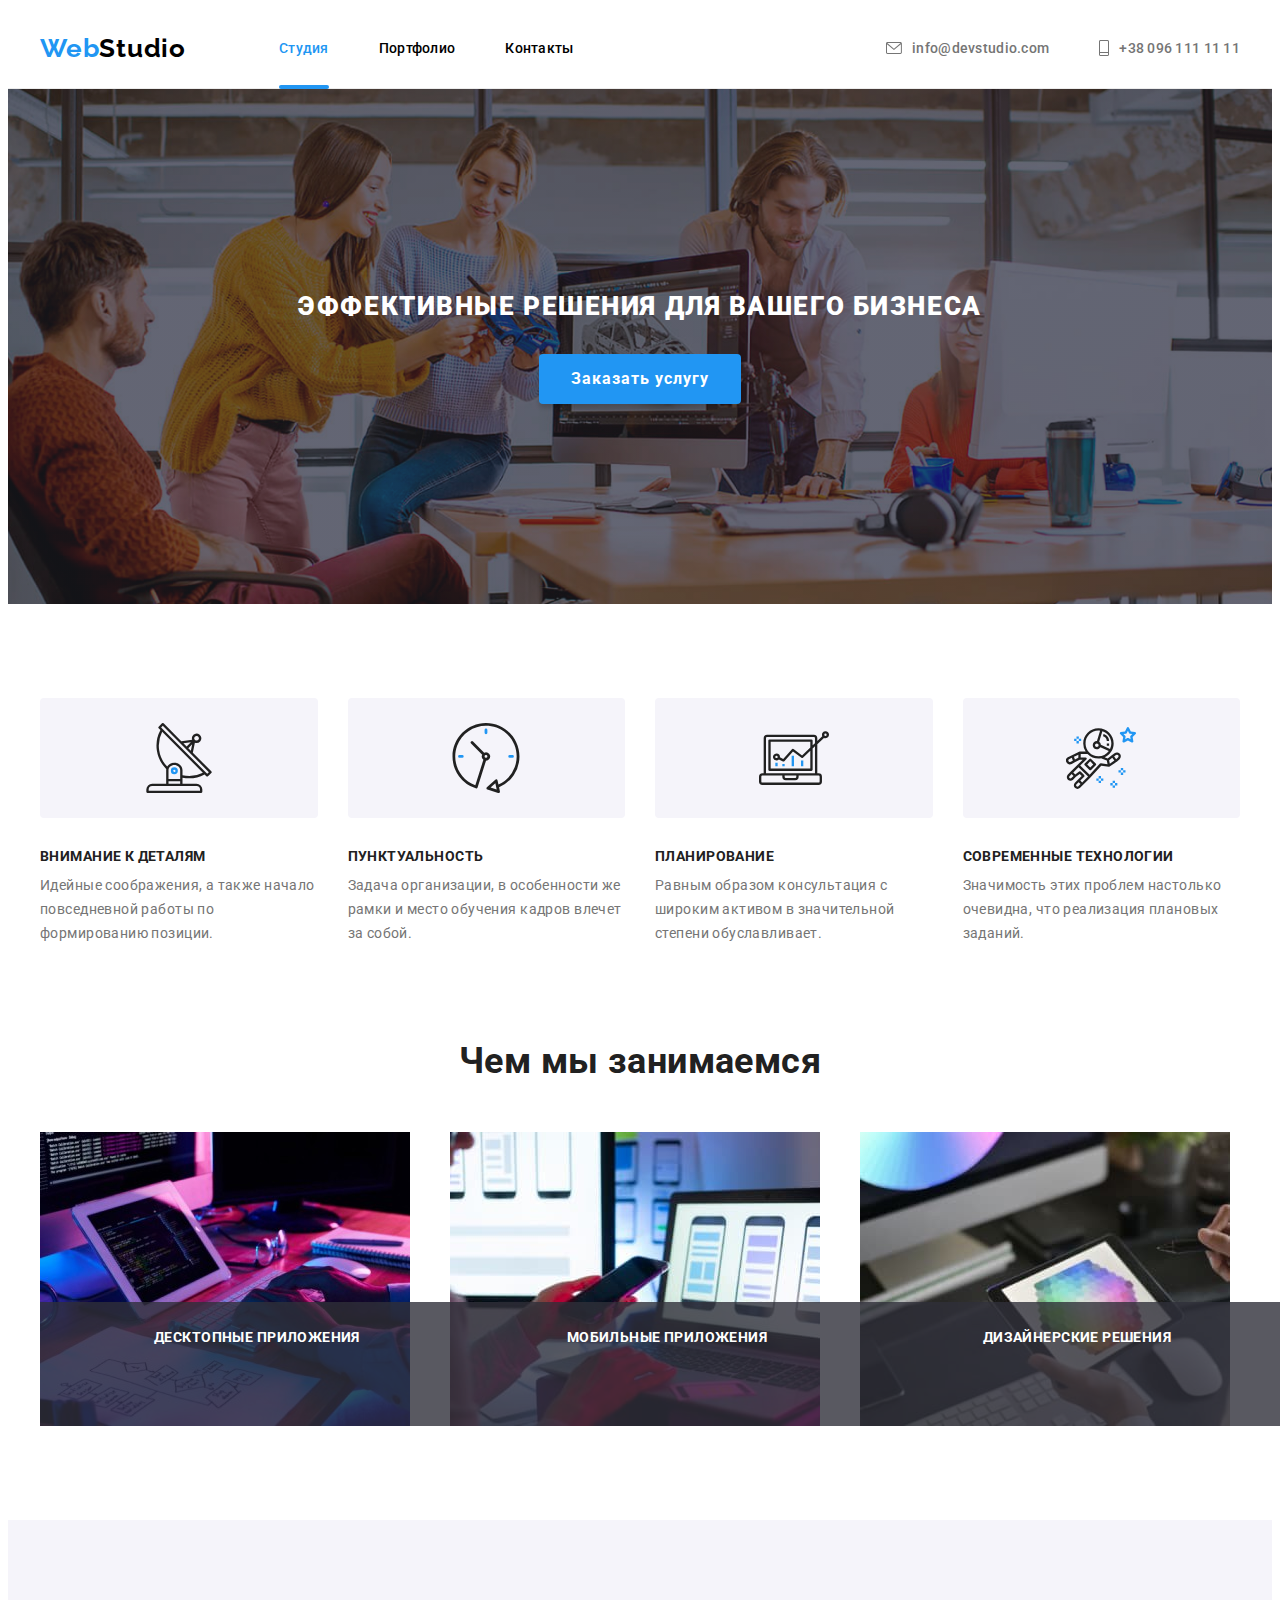
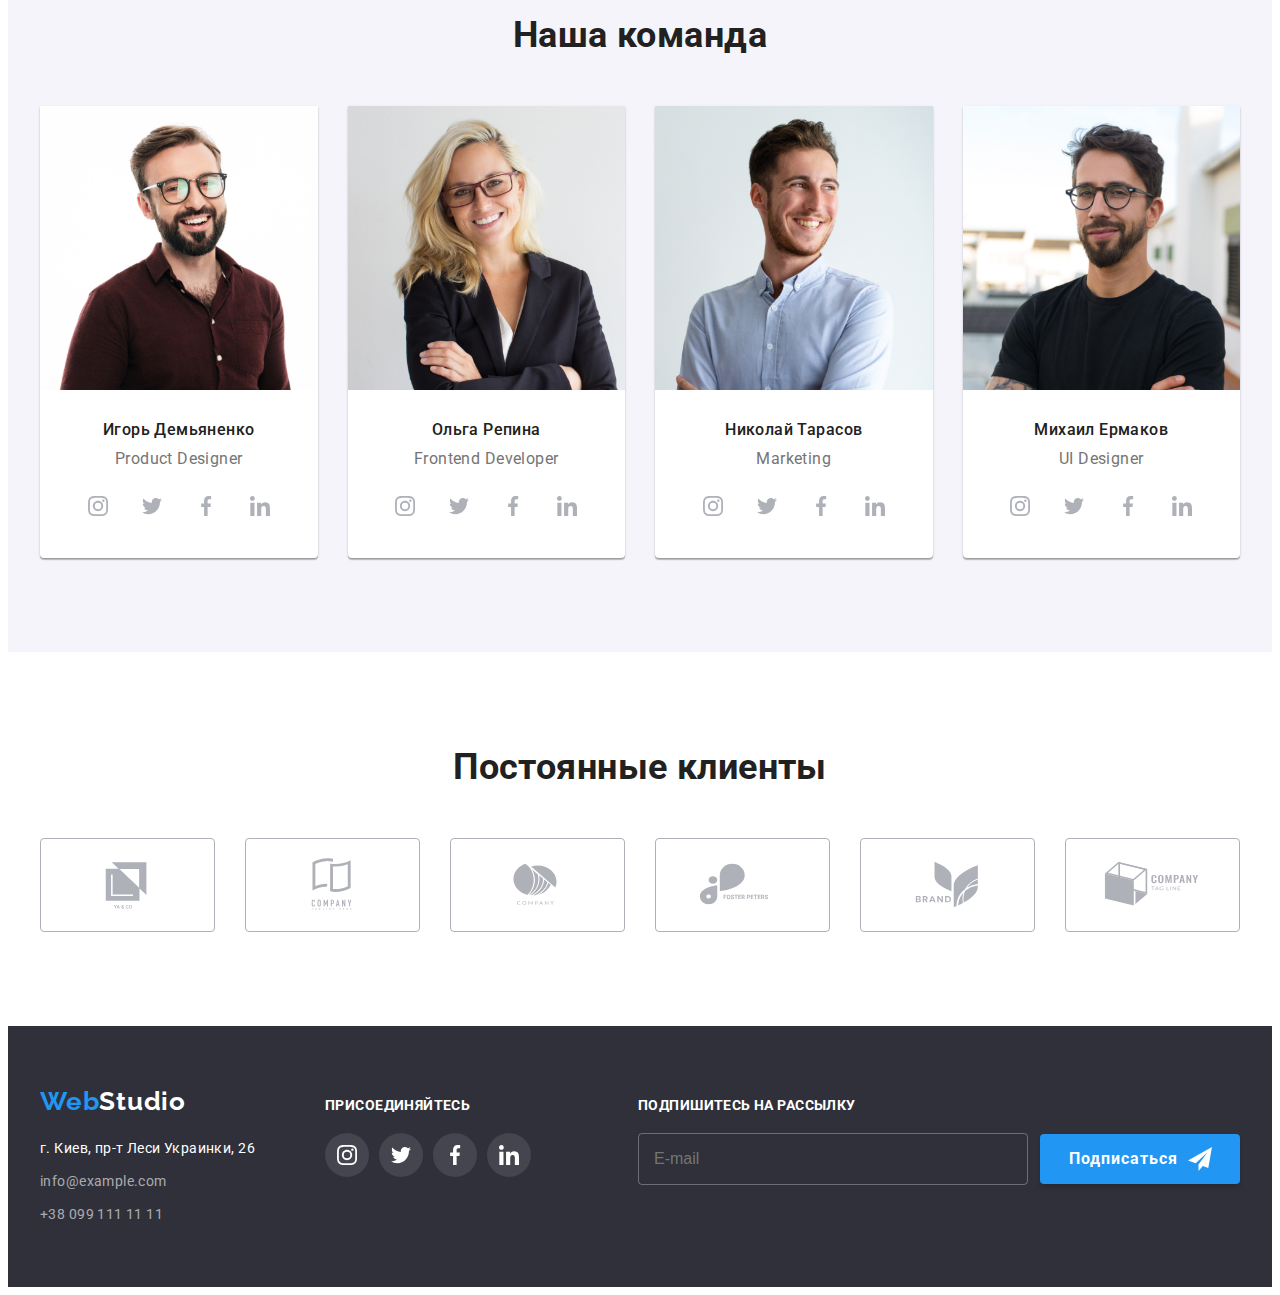
==== index.html @ b5dd94e5 "Update" ====
<!DOCTYPE html>
<html lang="ru">

<head>
  <meta charset="UTF-8" />
  <meta http-equiv="X-UA-Compatible" content="IE=edge" />
  <meta name="viewport" content="width=device-width, initial-scale=1.0" />
  <title>Document</title>
  <link rel="preconnect" href="https://fonts.googleapis.com" />
  <link rel="preconnect" href="https://fonts.gstatic.com" crossorigin />
  <link href="https://fonts.googleapis.com/css2?family=Raleway:wght@700&family=Roboto:wght@400;500;700;900&display=swap"
    rel="stylesheet" />
  <link rel="stylesheet" href="https://cdnjs.cloudflare.com/ajax/libs/modern-normalize/1.1.0/modern-normalize.min.css"
    integrity="sha512-wpPYUAdjBVSE4KJnH1VR1HeZfpl1ub8YT/NKx4PuQ5NmX2tKuGu6U/JRp5y+Y8XG2tV+wKQpNHVUX03MfMFn9Q=="
    crossorigin="anonymous" referrerpolicy="no-referrer" />
  <link rel="stylesheet" href="./css/mail.min.css" />
  <link rel="stylesheet" href="./css/styles.css" />
</head>

<body class="data-page">
  <header class="header">
    <div class="container header__container">
      <a class="logo header__logo" href="/" lang="en">Web<span class="header__logo--part">Studio</span></a>
      <button class="menu-btn" type="button" data-menu-open>
        <svg class="menu-btn__icon" width="40" height="40" aria-label="menu-btn">
          <use href="./images/symbol-defs.svg#icon-menu_40px"></use>
        </svg>
      </button>

      <nav class="nav">
        <ul class="list nav__list">
          <li class="nav__item">
            <a class="link nav__link nav__link--current" href="index.html">Студия</a>
          </li>
          <li class="nav__item"><a class="link nav__link" href="portfolio.html">Портфолио</a></li>
          <li class="nav__item"><a class="link nav__link" href="">Контакты</a></li>
        </ul>
      </nav>
      <ul class="list header__contact">
        <li class="header__item-contact">
          <a class="link header__link-contact" href="mailto:info@devstudio.com">
            <svg class="header__icon" width="16" height="12">
              <use href="./images/symbol-defs.svg#icon-envelope"></use>
            </svg>info@devstudio.com
          </a>
        </li>
        <li class="header__item-contact">
          <a class="link header__link-contact" href="tel:++380961111111">
            <svg class="header__icon" width="10" height="16">
              <use href="./images/symbol-defs.svg#icon-Vector"></use>
            </svg>+38 096 111 11 11
          </a>
        </li>
      </ul>
    </div>
  </header>
  <main>
    <section class="hero">
      <div class="container">
        <h1 class="hero__title">Эффективные решения для вашего бизнеса</h1>
        <button class="button" type="button" data-modal-open>Заказать услугу</button>
      </div>
    </section>
    <section class="about section">
      <div class="container about-container">
        <h2 class="visually-hidden">Принципы работы</h2>
        <ul class="list grid">
          <li class="grid__cards">
            <div class="about__group">
              <svg class="about__icon" width="70" height="70">
                <use href="./images/symbol-defs.svg#icon-antenna"></use>
              </svg>
            </div>
            <h3 class="about__title">Внимание к деталям</h3>
            <p class="about__text">
              Идейные соображения, а также начало повседневной работы по формированию позиции.
            </p>
          </li>
          <li class="grid__cards">
            <div class="about__group">
              <svg class="about__icon" width="70" height="70">
                <use href="./images/symbol-defs.svg#icon-clock"></use>
              </svg>
            </div>
            <h3 class="about__title">Пунктуальность</h3>
            <p class="about__text">
              Задача организации, в особенности же рамки и место обучения кадров влечет за собой.
            </p>
          </li>
          <li class="grid__cards">
            <div class="about__group">
              <svg class="about__icon" width="70" height="70">
                <use href="./images/symbol-defs.svg#icon-diagram"></use>
              </svg>
            </div>
            <h3 class="about__title">Планирование</h3>
            <p class="about__text">
              Равным образом консультация с широким активом в значительной степени обуславливает.
            </p>
          </li>
          <li class="grid__cards">
            <div class="about__group">
              <svg class="about__icon" width="70" height="70">
                <use href="./images/symbol-defs.svg#icon-astronaut"></use>
              </svg>
            </div>
            <h3 class="about__title">Современные технологии</h3>
            <p class="about__text">
              Значимость этих проблем настолько очевидна, что реализация плановых заданий.
            </p>
          </li>
        </ul>
      </div>
    </section>
    <section class="work section">
      <div class="container">
        <h2 class="title">Чем мы занимаемся</h2>
        <ul class="list grid">
          <li class="grid__cards work__list">
            <img class="work__img" srcset="./images\about\img@1-lg.jpg, ./images\about\img@2-lg.jpg" src="./images\about\img@1-lg.jpg" alt="Создания кода" width="370" height="294" />
            <div class="work__wrap">
              <h3 class="work__text">Десктопные приложения</h3>
            </div>
          </li>
          <li class="grid__cards work__list">
            <img class="work__img" srcset="./images\about\img@1-lg-1.jpg, ./images\about\img@2-lg-1.jpg" src="./images\about\img@1-lg-1.jpg" alt="Мобильные приложения" width="370" height="294" />
            <div class="work__wrap">
              <h3 class="work__text">Мобильные приложения</h3>
            </div>
          </li>
          <li class="grid__cards work__list">
            <img class="work__img" srcset="./images\about\img@1-lg-2.jpg, ./images\about\img@2-lg-2.jpg" src="./images\about\img@1-lg-2.jpg" alt="Графические решения" width="370" height="294" />
            <div class="work__wrap">
              <h3 class="work__text">Дизайнерские решения</h3>
            </div>
          </li>
        </ul>
      </div>
    </section>
    <section class="team section">
      <div class="container">
        <h2 class="title">Наша команда</h2>
        <ul class="list grid">
          <li class="team__card grid__cards">
            <picture>
              <source media="(min-width: 1200px)" srcset="./images\team\img@1x_lg.jpg, ./images\team\img@2x_lg.jpg" />

              <source media="(min-width: 768px)" srcset="./images\team\img@1x_md.jpg, ./images\team\img@2x_md.jpg" />

              <source media="(max-width: 767px)" srcset="./images\team\img@1x_s.jpg, ./images\team\img@2x_s.jpg" />
            </picture>
            <img src="./images/team/img@1x_s.jpg" alt="Игорь Демьяненко" width="450" height="460" />
            <div class="team__wrapper">
              <h3 class="team__name">Игорь Демьяненко</h3>
              <p class="team__proffesion" lang="en">Product Designer</p>
              <ul class="list social">
                <li class="social__item">
                  <a class="link social__link" href="" target="_blank" rel="noopener noreferrer"
                    aria-label="instagram"><svg class="social__icon" width="20" height="20">
                      <use href="./images/symbol-defs.svg#icon-instagram"></use>
                    </svg>
                  </a>
                </li>
                <li class="social__item">
                  <a class="link social__link" href="" target="_blank" rel="noopener noreferrer"
                    aria-label="twitter"><svg class="social__icon" width="20" height="20">
                      <use href="./images/symbol-defs.svg#icon-twitter"></use>
                    </svg>
                  </a>
                </li>
                <li class="social__item">
                  <a class="link social__link" href="" target="_blank" rel="noopener noreferrer"
                    aria-label="facebook"><svg class="social__icon" width="20" height="20">
                      <use href="./images/symbol-defs.svg#icon-facebook"></use>
                    </svg>
                  </a>
                </li>
                <li class="social__item">
                  <a class="link social__link" href="" target="_blank" rel="noopener noreferrer"
                    aria-label="linkedin"><svg class="social__icon" width="20" height="20">
                      <use href="./images/symbol-defs.svg#icon-linkedin"></use>
                    </svg>
                  </a>
                </li>
              </ul>
            </div>
          </li>
          <li class="team__card grid__cards">
            <picture>
              <source media="(min-width: 1200px)"

                srcset="./images\team\img@1x_lg-1.jpg, ./images\team\img@2x_lg-1.jpg" />

              <source media="(min-width: 768px)" srcset="./images\team\img@1x_md-1.jpg, ./images\team\img@2x_md-1.jpg" />

              <source media="(max-width: 767px)" srcset="./images\team\img@1x_s-1.jpg, ./images\team\img@2x_s-1.jpg" />
            </picture>
            <img src="./images/team/img@1x_s-1.jpg" alt="Ольга Репина" width="450" height="460" />
            <div class="team__wrapper">
              <h3 class="team__name">Ольга Репина</h3>
              <p class="team__proffesion" lang="en">Frontend Developer</p>
              <ul class="list social">
                <li class="social__item">
                  <a class="link social__link" href="" target="_blank" rel="noopener noreferrer"
                    aria-label="instagram"><svg class="social__icon" width="20" height="20">
                      <use href="./images/symbol-defs.svg#icon-instagram"></use>
                    </svg>
                  </a>
                </li>
                <li class="social__item">
                  <a class="link social__link" href="" target="_blank" rel="noopener noreferrer"
                    aria-label="twitter"><svg class="social__icon" width="20" height="20">
                      <use href="./images/symbol-defs.svg#icon-twitter"></use>
                    </svg>
                  </a>
                </li>
                <li class="social__item">
                  <a class="link social__link" href="" target="_blank" rel="noopener noreferrer"
                    aria-label="facebook"><svg class="social__icon" width="20" height="20">
                      <use href="./images/symbol-defs.svg#icon-facebook"></use>
                    </svg>
                  </a>
                </li>
                <li class="social__item">
                  <a class="link social__link" href="" target="_blank" rel="noopener noreferrer"
                    aria-label="linkedin"><svg class="social__icon" width="20" height="20">
                      <use href="./images/symbol-defs.svg#icon-linkedin"></use>
                    </svg>
                  </a>
                </li>
              </ul>
            </div>
          </li>
          <li class="team__card grid__cards">
            <picture>
              <source media="(min-width: 1200px)"
                srcset="./images\team\img@1x_lg-2.jpg, ./images\team\img@2x_lg-2.jpg" />

              <source media="(min-width: 768px)" srcset="./images\team\img@1x_md-2.jpg, ./images\team\img@2x_md-2.jpg" />

              <source media="(max-width: 767px)" srcset="./images\team\img@1x_s-2.jpg, ./images\team\img@2x_s-2.jpg" />
            </picture>
            <img src="./images/team/img@1x_s-2.jpg" alt="Николай Тарасов" width="450" height="460" />
            <div class="team__wrapper">
              <h3 class="team__name">Николай Тарасов</h3>
              <p class="team__proffesion" lang="en">Marketing</p>
              <ul class="list social">
                <li class="social__item">
                  <a class="link social__link" href="" target="_blank" rel="noopener noreferrer"
                    aria-label="instagram"><svg class="social__icon" width="20" height="20">
                      <use href="./images/symbol-defs.svg#icon-instagram"></use>
                    </svg>
                  </a>
                </li>
                <li class="social__item">
                  <a class="link social__link" href="" target="_blank" rel="noopener noreferrer"
                    aria-label="twitter"><svg class="social__icon" width="20" height="20">
                      <use href="./images/symbol-defs.svg#icon-twitter"></use>
                    </svg>
                  </a>
                </li>
                <li class="social__item">
                  <a class="link social__link" href="" target="_blank" rel="noopener noreferrer"
                    aria-label="facebook"><svg class="social__icon" width="20" height="20">
                      <use href="./images/symbol-defs.svg#icon-facebook"></use>
                    </svg>
                  </a>
                </li>
                <li class="social__item">
                  <a class="link social__link" href="" target="_blank" rel="noopener noreferrer"
                    aria-label="linkedin"><svg class="social__icon" width="20" height="20">
                      <use href="./images/symbol-defs.svg#icon-linkedin"></use>
                    </svg>
                  </a>
                </li>
              </ul>
            </div>
          </li>
          <li class="team__card grid__cards">
            <picture>
              <source media="(min-width: 1200px)"
                srcset="./images\team\img@1x_lg-3.jpg, ./images\team\img@2x_lg-3.jpg" />

              <source media="(min-width: 768px)" srcset="./images\team\img@1x_md-3.jpg, ./images\team\img@2x_md-3.jpg" />

              <source media="(max-width: 767px)" srcset="./images\team\img@1x_s-3.jpg, ./images\team\img@2x_s-3.jpg" />
            </picture>
            <img src="./images/team/img@1x_s-3.jpg" alt="Михаил Ермаков" width="450" height="460" />
            <div class="team__wrapper">
              <h3 class="team__name">Михаил Ермаков</h3>
              <p class="team__proffesion" lang="en">UI Designer</p>
              <ul class="list social">
                <li class="social__item">
                  <a class="link social__link" href="" target="_blank" rel="noopener noreferrer"
                    aria-label="instagram"><svg class="social__icon" width="20" height="20">
                      <use href="./images/symbol-defs.svg#icon-instagram"></use>
                    </svg>
                  </a>
                </li>
                <li class="social__item">
                  <a class="link social__link" href="" target="_blank" rel="noopener noreferrer"
                    aria-label="twitter"><svg class="social__icon" width="20" height="20">
                      <use href="./images/symbol-defs.svg#icon-twitter"></use>
                    </svg>
                  </a>
                </li>
                <li class="social__item">
                  <a class="link social__link" href="" target="_blank" rel="noopener noreferrer"
                    aria-label="facebook"><svg class="social__icon" width="20" height="20">
                      <use href="./images/symbol-defs.svg#icon-facebook"></use>
                    </svg>
                  </a>
                </li>
                <li class="social__item">
                  <a class="link social__link" href="" target="_blank" rel="noopener noreferrer"
                    aria-label="linkedin"><svg class="social__icon" width="20" height="20">
                      <use href="./images/symbol-defs.svg#icon-linkedin"></use>
                    </svg>
                  </a>
                </li>
              </ul>
            </div>
          </li>
        </ul>
      </div>
    </section>
    <section class="client section">
      <div class="container">
        <h2 class="title">Постоянные клиенты</h2>
        <ul class="list grid">
          <li class="grid__cards client__list">
            <a class="client__logo" href="" target="_blank" rel="noopener noreferrer" aria-label="client logo">
              <svg class="client__icon" width="106" height="60">
                <use href="./images/symbol-defs.svg#icon-logo-1"></use>
              </svg>
            </a>
          </li>
          <li class="grid__cards client__list">
            <a class="client__logo" href="" target="_blank" rel="noopener noreferrer" aria-label="client logo">
              <svg class="client__icon" width="106" height="60">
                <use href="./images/symbol-defs.svg#icon-logo-2"></use>
              </svg>
            </a>
          </li>
          <li class="grid__cards client__list">
            <a class="client__logo" href="" target="_blank" rel="noopener noreferrer" aria-label="client logo">
              <svg class="client__icon" width="106" height="60">
                <use href="./images/symbol-defs.svg#icon-logo-3"></use>
              </svg>
            </a>
          </li>
          <li class="grid__cards client__list">
            <a class="client__logo" href="" target="_blank" rel="noopener noreferrer" aria-label="client logo">
              <svg class="client__icon" width="106" height="60">
                <use href="./images/symbol-defs.svg#icon-logo-4"></use>
              </svg>
            </a>
          </li>
          <li class="grid__cards client__list">
            <a class="client__logo" href="" target="_blank" rel="noopener noreferrer" aria-label="client logo">
              <svg class="client__icon" width="106" height="60">
                <use href="./images/symbol-defs.svg#icon-logo-5"></use>
              </svg>
            </a>
          </li>
          <li class="grid__cards client__list">
            <a class="client__logo" href="" target="_blank" rel="noopener noreferrer" aria-label="client logo">
              <svg class="client__icon" width="106" height="60">
                <use href="./images/symbol-defs.svg#icon-logo-6"></use>
              </svg>
            </a>
          </li>
        </ul>
      </div>
    </section>
  </main>
  <footer class="footer">
    <div class="container footer-container">
      <div class="footer__part">
        <a class="logo footer__logo" href="/" lang="en">Web<span class="footer__logo--part">Studio</span></a>
        <address class="footer__contacts">
          <ul class="list footer__list">
            <li class="footer__item">
              <a class="link footer__addres" href="https://goo.gl/maps/phjNTahfktrUzCqq9" target="_blank"
                rel="noreferrer noopener">г. Киев, пр-т Леси Украинки, 26</a>
            </li>
            <li class="footer__item">
              <a class="link footer__contact" href="mailto:info@example.com">info@example.com</a>
            </li>
            <li class="footer__item">
              <a class="link footer__contact" href="tel:++380991111111">+38 099 111 11 11</a>
            </li>
          </ul>
        </address>
      </div>
      <div class="footer__part">
        <h3 class="footer__title">Присоединяйтесь</h3>
        <ul class="list social">
          <li>
            <a class="link social__link" href="" target="_blank" rel="noopener noreferrer" aria-label="instagram"><svg
                class="social__icon" width="20" height="20">
                <use href="./images/symbol-defs.svg#icon-instagram"></use>
              </svg>
            </a>
          </li>
          <li>
            <a class="link social__link" href="" target="_blank" rel="noopener noreferrer" aria-label="twitter"><svg
                class="social__icon" width="20" height="20">
                <use href="./images/symbol-defs.svg#icon-twitter"></use>
              </svg>
            </a>
          </li>
          <li>
            <a class="link social__link" href="" target="_blank" rel="noopener noreferrer" aria-label="facebook"><svg
                class="social__icon" width="20" height="20">
                <use href="./images/symbol-defs.svg#icon-facebook"></use>
              </svg>
            </a>
          </li>
          <li>
            <a class="link social__link" href="" target="_blank" rel="noopener noreferrer" aria-label="linkedin"><svg
                class="social__icon" width="20" height="20">
                <use href="./images/symbol-defs.svg#icon-linkedin"></use>
              </svg>
            </a>
          </li>
        </ul>
      </div>
      <div class="footer__subscribing">
        <h3 class="footer__title">Подпишитесь на рассылку</h3>
        <form name="subscribing" class="footer__subscribing-form">
          <label>
            <input class="footer__input" type="email" name="email" placeholder="E-mail" />
          </label>
          <button class="button footer__btn" type="submit">
            Подписаться
            <svg class="footer__icon" width="24" height="24">
              <use href="./images/symbol-defs.svg#icon-send"></use>
            </svg>
          </button>
        </form>
      </div>
    </div>
  </footer>
  <div class="backdrop is-hidden" data-modal>
    <div class="modal">
      <button class="modal__btn" data-modal-close>
        <svg class="modal-btn-icon" width="18" height="18">
          <use href="./images/symbol-defs.svg#icon-close"></use>
        </svg>
      </button>
      <form class="form" name="modal-form" autocomplete="off">
        <strong class="form__title">Оставьте свои данные, мы вам перезвоним</strong>
        <div class="form__group">
          <label class="form__components">
            <span class="form__text">Имя</span>
            <span class="form__wrap">
              <input class="form__input" type="text" name="name" />
              <svg class="form__icon" width="18" height="18">
                <use href="./images/symbol-defs.svg#icon-person-black"></use>
              </svg>
            </span>
          </label>
          <label class="form__components">
            <span class="form__text">Телефон</span>
            <span class="form__wrap">
              <input class="form__input" type="tel" name="tel" />
              <svg class="form__icon" width="18" height="18">
                <use href="./images/symbol-defs.svg#icon-phone-black"></use>
              </svg>
            </span>
          </label>
          <label class="form__components">
            <span class="form__text">Почта</span>
            <span class="form__wrap">
              <input class="form__input" type="email" name="email" />
              <svg class="form__icon" width="18" height="18">
                <use href="./images/symbol-defs.svg#icon-email-black"></use>
              </svg>
            </span>
          </label>
          <label class="form__components">
            <span class="form__text">Комментарий</span>
            <textarea class="form__comment" name="comment" rows="5" placeholder="Введите текст"></textarea>
          </label>
        </div>
        <label class="form__agreement">
          <input class="form__checkbox visually-hidden" type="checkbox" name="agreement" />
          <svg class="form__agreement-icon" width="16" height="15">
            <use class="form__agreement-uncheck" href="./images/symbol-defs.svg#icon-uncheck"></use>
            <use class="form__agreement-check" href="./images/symbol-defs.svg#icon-check"></use>
          </svg>
          <span class="form__agreement-text">Соглашаюсь с рассылкой и принимаю
            <a class="form__agreement-link" href="">Условия договора</a>
          </span>
        </label>
        <button class="button" type="submit">Отправить</button>
      </form>
    </div>
  </div>

  <div class="mobile is-hidden" data-menu>
    <div class="mobile-menu is-open">
      <button class="menu__btn" type="button" data-menu-close>
        <svg class="menu__close" width="40" height="40" aria-label="close">
          <use class="menu__close-icon" href="./images/symbol-defs.svg#icon-close_40px"></use>
        </svg>
      </button>
      <ul class="list menu__list">
        <li class="menu__item">
          <a class="menu__link menu__link--current link" href="index.html">Студия</a>
        </li>
        <li class="menu__item">
          <a class="menu__link link" href="portfolio.html">Портфолио</a>
        </li>
        <li class="menu__item">
          <a class="menu__link link" href="">Контакты</a>
        </li>
      </ul>
      <div class="menu__contact">
        <ul class="list">
          <li class="menu__item">
            <a class="link menu__phone" href="+380961111111">+38 096 111 11 11</a>
          </li>
          <li class="menu__item">
            <a class="link menu__mail" href="mailto:info@devstudio.com">info@devstudio.com</a>
          </li>
        </ul>
      </div>
      <ul class="list  menu__socials">
        <li class="menu__social-item"><a class="link menu__social-link" href="" target="_blank" rel="noopener noreferrer" aria-label="Instagram">Instagram</a></li>
        <li class="menu__social-item"><a class="link menu__social-link" href="" target="_blank" rel="noopener noreferrer" aria-label="Twitter">Twitter</a></li>
        <li class="menu__social-item"><a class="link menu__social-link" href="" target="_blank" rel="noopener noreferrer" aria-label="Facebook">Facebook</a></li>
        <li class="menu__social-item"><a class="link menu__social-link" href="" target="_blank" rel="noopener noreferrer" aria-label="LinkedIn">LinkedIn</a></li>
      </ul>
    </div>
  </div>
  <script src="./js/model.js"></script>
  <script src="./js/mobile-menu.js"></script>
</body>

</html>
---- css/mail.min.css ----
:root{--main-text-cl: #757575;--title-text-cl: #212121;--accent-text-cl: #2196f3;--nav-text-cl: #000000;--second-bg-cl: #2f303a;--second-text-cl: #ffffff;--third-bg-cl: #f5f4fa;--btn-accent-cl: #188ce8;--link-contact-cl: rgba(255, 255, 255, 0.6);--border-header: #ececec;--indent-grid: 30px;--item: 4;--card-text: #eeeeee;--icon: #afb1b8;--anime-basic: 250ms cubic-bezier(0.4, 0, 0.2, 1)}.visually-hidden{position:absolute;width:1px;height:1px;margin:-1px;border:0;padding:0;white-space:nowrap;-webkit-clip-path:inset(100%);clip-path:inset(100%);clip:rect(0 0 0 0);overflow:hidden}body{font-family:"Roboto",sans-serif;font-size:14px;color:var(--main-text-cl);letter-spacing:.03em;line-height:1.71}h1,h2,h3,h4,h5,h6,p{margin:0}img{display:block;max-width:100%;height:auto;-o-object-fit:cover;object-fit:cover;-o-object-position:center;object-position:center}.list{list-style:none;padding:0;margin:0}.link{text-decoration:none;color:currentColor}.container{padding-left:15px;padding-right:15px;margin-right:auto;margin-left:auto}@media screen and (min-width: 480px){.container{width:480px}}@media screen and (min-width: 768px){.container{width:768px}}@media screen and (min-width: 1200px){.container{width:1200px}}.section{padding-top:60px;padding-bottom:60px}@media screen and (min-width: 1200px){.section{padding-top:94px;padding-bottom:94px}}.grid{display:-webkit-box;display:-ms-flexbox;display:flex;-ms-flex-wrap:wrap;flex-wrap:wrap;gap:30px}@media screen and (min-width: 768px){.grid__cards{-ms-flex-preferred-size:calc((100% - var(--indent-grid)*(var(--item) - 1))/var(--item));flex-basis:calc((100% - var(--indent-grid)*(var(--item) - 1))/var(--item))}}.logo{text-decoration:none;font-family:"Raleway";font-weight:700;font-size:26px;line-height:1.1923076923;letter-spacing:.03em;color:var(--accent-text-cl)}.button{font-family:"Roboto";background-color:var(--accent-text-cl);color:var(--second-text-cl);font-size:16px;-webkit-box-shadow:0px 4px 4px rgba(0,0,0,.15);box-shadow:0px 4px 4px rgba(0,0,0,.15);border-radius:4px;font-weight:700;line-height:1.875;letter-spacing:.06em;cursor:pointer;display:-webkit-box;display:-ms-flexbox;display:flex;-webkit-box-align:center;-ms-flex-align:center;align-items:center;-webkit-box-pack:center;-ms-flex-pack:center;justify-content:center;margin-right:auto;margin-left:auto;padding:10px 32px;border:none;min-width:200px;-webkit-transition:background-color 550ms cubic-bezier(0.4, 0, 0.2, 1);transition:background-color 550ms cubic-bezier(0.4, 0, 0.2, 1)}.button:focus,.button:hover{background-color:var(--btn-accent-cl)}.title{text-align:center;margin-bottom:30px;font-weight:700;font-size:28px;line-height:1.1785714286;color:var(--title-text-cl)}@media screen and (min-width: 1200px){.title{margin-bottom:50px;font-size:36px;line-height:1.1666666667}}.social{display:-webkit-box;display:-ms-flexbox;display:flex;-webkit-box-align:center;-ms-flex-align:center;align-items:center;-webkit-box-pack:center;-ms-flex-pack:center;justify-content:center;gap:10px}.social__link{display:-webkit-box;display:-ms-flexbox;display:flex;-webkit-box-align:center;-ms-flex-align:center;align-items:center;-webkit-box-pack:center;-ms-flex-pack:center;justify-content:center;width:44px;height:44px;border-radius:50%;color:var(--icon);-webkit-transition:color var(--anime-basic),background-color var(--anime-basic);transition:color var(--anime-basic),background-color var(--anime-basic)}.footer .social__link{background-color:rgba(255,255,255,.1);color:var(--second-text-cl)}.social__link:hover,.social__link:focus{color:var(--second-text-cl);background-color:var(--accent-text-cl)}.social__icon{fill:currentColor}.backdrop{position:fixed;top:0;left:0;width:100%;height:100%;background-color:rgba(0,0,0,.2);display:-webkit-box;display:-ms-flexbox;display:flex;-webkit-box-align:center;-ms-flex-align:center;align-items:center;-webkit-box-pack:center;-ms-flex-pack:center;justify-content:center;-webkit-transition:opacity var(--anime-basic),visibility var(--anime-basic);transition:opacity var(--anime-basic),visibility var(--anime-basic)}.backdrop.is-hidden{opacity:0;visibility:hidden;pointer-events:none}.modal{position:absolute;top:50%;left:50%;width:450px;height:609px;padding:40px;-webkit-transform:translate(-50%, -50%) scale(1) rotate(360deg);transform:translate(-50%, -50%) scale(1) rotate(360deg);-webkit-transition:-webkit-transform var(--anime-basic);transition:-webkit-transform var(--anime-basic);transition:transform var(--anime-basic);transition:transform var(--anime-basic), -webkit-transform var(--anime-basic);background-color:var(--second-text-cl);border-radius:4px}.backdrop.is-hidden .modal{-webkit-transform:translate(-50%, -50%) scale(0.1) rotate(180deg);transform:translate(-50%, -50%) scale(0.1) rotate(180deg)}@media screen and (min-width: 1200px){.modal{width:528px;height:581px}}.modal__btn{position:absolute;top:8px;right:8px;display:-webkit-box;display:-ms-flexbox;display:flex;-webkit-box-align:center;-ms-flex-align:center;align-items:center;-webkit-box-pack:center;-ms-flex-pack:center;justify-content:center;width:30px;height:30px;padding:0;background:var(--second-text-cl);border-radius:50%;border:1px solid rgba(0,0,0,.1);cursor:pointer;-webkit-transition:fill var(--anime-basic);transition:fill var(--anime-basic)}.modal__btn:hover,.modal__btn:focus{fill:var(--accent-text-cl)}.form{text-align:center}.form__title{display:block;margin-bottom:12px;font-weight:700;font-size:20px;line-height:1.5;text-align:center;letter-spacing:.03em;color:var(--title-text-cl)}@media screen and (min-width: 1200px){.form__title{line-height:1.15}}.form__group{margin-bottom:20px}.form__components{display:-webkit-box;display:-ms-flexbox;display:flex;-webkit-box-orient:vertical;-webkit-box-direction:normal;-ms-flex-direction:column;flex-direction:column;margin-bottom:10px}.form__components:last-child{margin-bottom:0}.form__group{margin-bottom:20px}.form__text{text-align:left;font-weight:400;font-size:12px;line-height:1.1666666667;letter-spacing:.01em;margin-bottom:4px}.form__wrap{position:relative}.form__input{width:100%;height:40px;border:1px solid rgba(33,33,33,.2);border-radius:4px;padding:11px;padding-left:40px;cursor:pointer;-webkit-transition:border-color var(--anime-basic);transition:border-color var(--anime-basic)}.form__input:focus-within,.form__input:hover{border-color:var(--accent-text-cl);outline:var(--accent-text-cl)}.form__input:focus-within:hover+.form__icon,.form__input:focus-within:focus-within+.form__icon,.form__input:hover:hover+.form__icon,.form__input:hover:focus-within+.form__icon{fill:var(--accent-text-cl)}.form__comment{width:100%;height:120px;border:1px solid rgba(33,33,33,.2);border-radius:4px;padding:12px 16px;resize:none;cursor:pointer;-webkit-transition:border-color var(--anime-basic);transition:border-color var(--anime-basic)}.form__comment:focus,.form__comment:hover{border-color:var(--accent-text-cl);outline:var(--accent-text-cl)}.form__comment::-webkit-input-placeholder{font-style:normal;font-weight:400;font-size:14px;line-height:1.1428571429;letter-spacing:.01em;color:rgba(117,117,117,.5)}.form__comment::-moz-placeholder{font-style:normal;font-weight:400;font-size:14px;line-height:1.1428571429;letter-spacing:.01em;color:rgba(117,117,117,.5)}.form__comment:-ms-input-placeholder{font-style:normal;font-weight:400;font-size:14px;line-height:1.1428571429;letter-spacing:.01em;color:rgba(117,117,117,.5)}.form__comment::-ms-input-placeholder{font-style:normal;font-weight:400;font-size:14px;line-height:1.1428571429;letter-spacing:.01em;color:rgba(117,117,117,.5)}.form__comment::placeholder{font-style:normal;font-weight:400;font-size:14px;line-height:1.1428571429;letter-spacing:.01em;color:rgba(117,117,117,.5)}.form__icon{position:absolute;top:50%;-webkit-transform:translateY(-50%);transform:translateY(-50%);left:12px;-webkit-transition:fill var(--anime-basic);transition:fill var(--anime-basic)}.form__agreement{display:-webkit-box;display:-ms-flexbox;display:flex;-webkit-box-align:center;-ms-flex-align:center;align-items:center;-webkit-box-pack:center;-ms-flex-pack:center;justify-content:center;gap:8px;cursor:pointer;margin-bottom:30px}.form__checkbox:hover+.form__agreement-icon .form__agreement-uncheck,.form__checkbox:focus+.form__agreement-icon .form__agreement-uncheck{fill:var(--accent-text-cl)}.form__agreement-check{opacity:0}.form__checkbox:checked+.form__agreement-icon .form__agreement-check{opacity:1}.form__agreement-text{font-weight:400;font-size:12px;line-height:1.1666666667;letter-spacing:.03em;-webkit-user-select:none;-moz-user-select:none;-ms-user-select:none;user-select:none;text-underline-position:under}@media screen and (min-width: 1200px){.form__agreement-text{font-size:14px;line-height:1.7142857143}}.form__agreement-link{color:var(--accent-text-cl)}.menu__btn{position:absolute;top:10px;right:15px;display:-webkit-box;display:-ms-flexbox;display:flex;-webkit-box-pack:center;-ms-flex-pack:center;justify-content:center;-webkit-box-align:center;-ms-flex-align:center;align-items:center;border:none;background-color:rgba(0,0,0,0);margin:0;padding:0;width:40px;height:40px;cursor:pointer;-webkit-transition:fill var(--anime-basic);transition:fill var(--anime-basic)}.menu__btn:hover,.menu__btn:focus{fill:var(--accent-text-cl)}@media screen and (min-width: 768px){.menu__btn{display:none}}.mobile{position:fixed;top:0;right:0;width:100%;height:100%;background:#fff;-webkit-transition:opacity 250ms cubic-bezier(0.4, 0, 0.2, 1),visibility 250ms cubic-bezier(0.4, 0, 0.2, 1);transition:opacity 250ms cubic-bezier(0.4, 0, 0.2, 1),visibility 250ms cubic-bezier(0.4, 0, 0.2, 1)}.mobile.is-hidden{opacity:0;visibility:hidden;pointer-events:none}.mobile.is-open{opacity:1;pointer-events:initial;visibility:visible;-webkit-transition:opacity 250ms cubic-bezier(0.4, 0, 0.2, 1),visibility 250ms cubic-bezier(0.4, 0, 0.2, 1);transition:opacity 250ms cubic-bezier(0.4, 0, 0.2, 1),visibility 250ms cubic-bezier(0.4, 0, 0.2, 1)}.mobile-menu{display:-webkit-box;display:-ms-flexbox;display:flex;-webkit-box-pack:start;-ms-flex-pack:start;justify-content:flex-start;-webkit-box-orient:vertical;-webkit-box-direction:normal;-ms-flex-direction:column;flex-direction:column;min-width:480px;padding-top:48px;padding-right:40px;padding-bottom:48px;padding-left:40px;-webkit-transform:translateY(-100%);transform:translateY(-100%);-webkit-transition:-webkit-transform 250ms cubic-bezier(0.4, 0, 0.2, 1);transition:-webkit-transform 250ms cubic-bezier(0.4, 0, 0.2, 1);transition:transform 250ms cubic-bezier(0.4, 0, 0.2, 1);transition:transform 250ms cubic-bezier(0.4, 0, 0.2, 1), -webkit-transform 250ms cubic-bezier(0.4, 0, 0.2, 1)}.mobile.is-open .mobile-menu{-webkit-transform:translateY(0);transform:translateY(0);-webkit-transition:-webkit-transform 250ms cubic-bezier(0.4, 0, 0.2, 1);transition:-webkit-transform 250ms cubic-bezier(0.4, 0, 0.2, 1);transition:transform 250ms cubic-bezier(0.4, 0, 0.2, 1);transition:transform 250ms cubic-bezier(0.4, 0, 0.2, 1), -webkit-transform 250ms cubic-bezier(0.4, 0, 0.2, 1)}.menu__item:not(:last-child){margin-bottom:32px}.menu__list{margin-bottom:306px}.menu__link{font-weight:500;font-size:40px;line-height:1.175;letter-spacing:.02em;color:var(--title-text-cl)}.menu__link:hover,.menu__link:focus{color:var(--accent-text-cl)}.menu__link--current{color:var(--accent-text-cl)}.menu__contact{margin-bottom:64px}.menu__phone{font-weight:500;font-size:34px;line-height:1.1764705882;letter-spacing:.02em;color:var(--accent-text-cl)}.menu__mail{font-weight:500;font-size:24px;line-height:1.1666666667;letter-spacing:.02em}.menu__socials{display:-webkit-box;display:-ms-flexbox;display:flex;-ms-flex-wrap:wrap;flex-wrap:wrap;gap:10px}.menu__social-link{display:-webkit-box;display:-ms-flexbox;display:flex;font-weight:500;font-size:18px;line-height:1.2222222222;letter-spacing:.02em;color:var(--accent-text-cl)}.menu__social-item:not(:last-child) .menu__social-link::after{display:-webkit-box;display:-ms-flexbox;display:flex;margin-left:10px;border:1px solid;color:rgba(33,33,33,.2);content:""}.header{font-weight:500;line-height:1.1428571429;letter-spacing:.02em;border-bottom:1px solid var(--border-header)}.header__container{display:-webkit-box;display:-ms-flexbox;display:flex;-webkit-box-align:center;-ms-flex-align:center;align-items:center}.header__logo{padding-top:16px;padding-bottom:16px;font-size:24px;line-height:calc 1.1666666667}@media screen and (min-width: 768px){.header__logo{padding-top:0;padding-bottom:0;margin-right:88px}}@media screen and (min-width: 1200px){.header__logo{margin-right:93px;font-size:26px;line-height:calc 1.1923076923}}.header__logo--part{color:var(--nav-text-cl)}.header__contact{display:none}@media screen and (min-width: 768px){.header__contact{display:block;gap:10px}}@media screen and (min-width: 1200px){.header__contact{display:-webkit-box;display:-ms-flexbox;display:flex;-webkit-box-align:center;-ms-flex-align:center;align-items:center;gap:50px}}@media screen and (min-width: 768px){.header__link-contact{display:block;font-size:12px;line-height:calc 1.1666666667;-webkit-box-align:center;-ms-flex-align:center;align-items:center;-webkit-transition:color var(--anime-basic);transition:color var(--anime-basic)}}@media screen and (min-width: 1200px){.header__link-contact{margin-bottom:0;display:-webkit-box;display:-ms-flexbox;display:flex;-webkit-box-align:center;-ms-flex-align:center;align-items:center;font-size:14px;line-height:calc 1.1428571429;padding-top:32px;padding-bottom:32px;-webkit-transition:color var(--anime-basic);transition:color var(--anime-basic)}}.header__link-contact:focus,.header__link-contact:hover{color:var(--accent-text-cl)}@media screen and (min-width: 768px){.header__icon{margin-right:8px;fill:currentColor}}@media screen and (min-width: 1200px){.header__icon{margin-right:10px;fill:currentColor}}.menu-btn{position:absolute;border:none;background-color:rgba(0,0,0,0);top:10px;right:15px;cursor:pointer}.menu-btn:hover,.menu-btn:focus{fill:var(--accent-text-cl)}@media screen and (min-width: 768px){.menu-btn{display:none}}.hero{background-color:var(--second-bg-cl);padding-top:118px;padding-bottom:118px;text-align:center;background-image:-webkit-gradient(linear, left top, right top, from(rgba(47, 48, 58, 0.4)), to(rgba(47, 48, 58, 0.4))),url(../../images/hero/img@1x_s.png);background-image:linear-gradient(to right, rgba(47, 48, 58, 0.4), rgba(47, 48, 58, 0.4)),url(../../images/hero/img@1x_s.png);background-repeat:no-repeat;background-size:cover;background-position:center;max-width:480px;margin-right:auto;margin-left:auto}@media(min-device-pixel-ratio: 2),(-webkit-min-device-pixel-ratio: 2),(min-resolution: 192dpi),(min-resolution: 2dppx){.hero{background-image:-webkit-gradient(linear, left top, right top, from(rgba(47, 48, 58, 0.4)), to(rgba(47, 48, 58, 0.4))),url(../../images/hero/img@2x_s.png);background-image:linear-gradient(to right, rgba(47, 48, 58, 0.4), rgba(47, 48, 58, 0.4)),url(../../images/hero/img@2x_s.png)}}@media screen and (min-width: 768px){.hero{background-image:-webkit-gradient(linear, left top, right top, from(rgba(47, 48, 58, 0.4)), to(rgba(47, 48, 58, 0.4))),url(../../images/hero/img@1x_m.png);background-image:linear-gradient(to right, rgba(47, 48, 58, 0.4), rgba(47, 48, 58, 0.4)),url(../../images/hero/img@1x_m.png);max-width:768px}}@media screen and (min-width: 768px)and (min-device-pixel-ratio: 2),screen and (min-width: 768px)and (-webkit-min-device-pixel-ratio: 2),screen and (min-width: 768px)and (min-resolution: 192dpi),screen and (min-width: 768px)and (min-resolution: 2dppx){.hero{background-image:-webkit-gradient(linear, left top, right top, from(rgba(47, 48, 58, 0.4)), to(rgba(47, 48, 58, 0.4))),url(../../images/hero/img@2x_m.png);background-image:linear-gradient(to right, rgba(47, 48, 58, 0.4), rgba(47, 48, 58, 0.4)),url(../../images/hero/img@2x_m.png)}}@media screen and (min-width: 1200px){.hero{background-image:-webkit-gradient(linear, left top, right top, from(rgba(47, 48, 58, 0.4)), to(rgba(47, 48, 58, 0.4))),url(../../images/hero/img@1x_lg.png);background-image:linear-gradient(to right, rgba(47, 48, 58, 0.4), rgba(47, 48, 58, 0.4)),url(../../images/hero/img@1x_lg.png);padding-top:200px;padding-bottom:200px;max-width:1600px}}@media screen and (min-width: 1200px)and (min-device-pixel-ratio: 2),screen and (min-width: 1200px)and (-webkit-min-device-pixel-ratio: 2),screen and (min-width: 1200px)and (min-resolution: 192dpi),screen and (min-width: 1200px)and (min-resolution: 2dppx){.hero{background-image:url(../../images/hero/img@2x_lg.png)}}.hero__title{font-weight:900;font-size:26px;line-height:1.6153846154;letter-spacing:.06em;color:var(--second-text-cl);text-transform:uppercase;width:360px;margin-left:auto;margin-right:auto;margin-bottom:30px}@media screen and (min-width: 1200px){.hero__title{line-height:1.3636363636;width:696px}}.nav{display:none}@media screen and (min-width: 768px){.nav{display:block;color:var(--nav-text-cl);margin-right:auto}}.nav__list{display:-webkit-box;display:-ms-flexbox;display:flex;-webkit-box-align:center;-ms-flex-align:center;align-items:center;gap:50px}.nav__link{display:-webkit-box;display:-ms-flexbox;display:flex;-webkit-box-align:center;-ms-flex-align:center;align-items:center;padding-top:32px;padding-bottom:32px;-webkit-transition:color var(--anime-basic);transition:color var(--anime-basic)}.nav__link:focus,.nav__link:hover{color:var(--accent-text-cl)}.nav__link--current{position:relative;color:var(--accent-text-cl)}.nav__link--current::after{content:"";position:absolute;bottom:-1px;left:0;display:block;width:100%;height:4px;background-color:var(--accent-text-cl);border-radius:2px}.about__group{display:-webkit-box;display:-ms-flexbox;display:flex;height:120px;-webkit-box-align:center;-ms-flex-align:center;align-items:center;-webkit-box-pack:center;-ms-flex-pack:center;justify-content:center;background:var(--third-bg-cl);border-radius:4px;margin-bottom:30px}@media screen and (min-width: 768px){.about__group{min-width:354px}}@media screen and (min-width: 1200px){.about__group{min-width:270px}}.about__title{font-weight:700;font-size:14px;line-height:1.1428571429;text-align:center;text-transform:uppercase;color:var(--title-text-cl);margin-bottom:10px}@media screen and (min-width: 768px){.about__title{text-align:left}}.about__text{width:100%}.work{display:none}@media screen and (min-width: 1200px){.work{padding-top:0;display:block}}.work__list{--item: 3;position:relative}.work__wrap{position:absolute;min-height:70px;width:100%;bottom:0;left:0;padding:27px;background-color:rgba(47,48,58,.8)}.work__text{font-weight:700;font-size:14px;font-style:normal;line-height:1.1428571429;text-align:center;text-transform:uppercase;color:var(--second-text-cl)}.client__list{--item: 2}@media screen and (min-width: 768px){.client__list{--item: 3}}@media screen and (min-width: 1200px){.client__list{--item: 6}}.client__logo{display:-webkit-box;display:-ms-flexbox;display:flex;-webkit-box-align:center;-ms-flex-align:center;align-items:center;-webkit-box-pack:center;-ms-flex-pack:center;justify-content:center;height:92px;min-width:210px;border:1px solid currentColor;border-radius:4px;color:var(--icon);-webkit-transition:color var(--anime-basic);transition:color var(--anime-basic)}@media screen and (min-width: 768px){.client__logo{min-width:226px}}@media screen and (min-width: 1200px){.client__logo{min-width:170px}}.client__logo:focus,.client__logo:hover{color:var(--accent-text-cl)}.client__icon{fill:currentColor}.team{background-color:var(--third-bg-cl)}.team__card{background-color:var(--second-text-cl);-webkit-box-shadow:0px 1px 3px rgba(0,0,0,.12),0px 1px 1px rgba(0,0,0,.14),0px 2px 1px rgba(0,0,0,.2);box-shadow:0px 1px 3px rgba(0,0,0,.12),0px 1px 1px rgba(0,0,0,.14),0px 2px 1px rgba(0,0,0,.2);border-radius:0px 0px 4px 4px}@media screen and (min-width: 768px){.team__card{--item: 2}}@media screen and (min-width: 1200px){.team__card{--item: 4}}.team__wrapper{padding-top:30px;padding-bottom:24px;text-align:center}@media screen and (min-width: 1200px){.team__wrapper{padding:30px}}.team__name{font-weight:500;font-size:16px;line-height:1.1875;color:var(--title-text-cl);margin-bottom:10px}.team__proffesion{font-size:16px;line-height:1.1875;margin-bottom:16px}.footer{background-color:var(--second-bg-cl);padding-top:60px;padding-bottom:60px}.footer-container{display:block;text-align:center}@media screen and (min-width: 768px){.footer-container{display:-webkit-box;display:-ms-flexbox;display:flex;-ms-flex-wrap:wrap;flex-wrap:wrap;-ms-flex-pack:distribute;justify-content:space-around;-webkit-box-align:baseline;-ms-flex-align:baseline;align-items:baseline;gap:70px}}@media screen and (min-width: 1200px){.footer-container{display:-webkit-box;display:-ms-flexbox;display:flex;text-align:left;-webkit-box-align:baseline;-ms-flex-align:baseline;align-items:baseline;gap:70px}}.footer__part{margin-bottom:60px}@media screen and (min-width: 768px){.footer__part{margin-bottom:0}}.footer__logo{display:inline-block;margin-bottom:20px}.footer__logo--part{color:var(--second-text-cl)}.footer__contacts{font-style:normal}.footer__item:not(:last-child){margin-bottom:8px}@media screen and (min-width: 1200px){.footer__item:not(:last-child){margin-bottom:9px}}.footer__contact{color:var(--link-contact-cl);-webkit-transition:color var(--anime-basic);transition:color var(--anime-basic)}.footer__contact:focus,.footer__contact:hover{color:var(--accent-text-cl)}.footer__addres{font-style:normal;color:var(--second-text-cl)}.footer__title{font-weight:700;font-size:14px;line-height:1.1428571429;text-transform:uppercase;color:var(--second-text-cl);margin-bottom:20px}@media screen and (min-width: 768px){.footer__subscribing{display:-webkit-box;display:-ms-flexbox;display:flex;-webkit-box-orient:vertical;-webkit-box-direction:normal;-ms-flex-direction:column;flex-direction:column;-webkit-box-align:center;-ms-flex-align:center;align-items:center;-webkit-box-pack:center;-ms-flex-pack:center;justify-content:center;gap:20px}}@media screen and (min-width: 1200px){.footer__subscribing{display:block;margin-left:auto}}.footer__subscribing-form{display:block}@media screen and (min-width: 768px){.footer__subscribing-form{display:block;-webkit-box-align:center;-ms-flex-align:center;align-items:center;-webkit-box-pack:center;-ms-flex-pack:center;justify-content:center;gap:12px}}@media screen and (min-width: 1200px){.footer__subscribing-form{display:-webkit-box;display:-ms-flexbox;display:flex;-webkit-box-align:center;-ms-flex-align:center;align-items:center;-webkit-box-pack:center;-ms-flex-pack:center;justify-content:center;gap:12px}}.footer__input{width:100%;padding:15px;font-weight:400;font-size:16px;line-height:1.25;display:-webkit-inline-box;display:-ms-inline-flexbox;display:inline-flex;-webkit-box-align:center;-ms-flex-align:center;align-items:center;border:1px solid rgba(255,255,255,.3);border-radius:4px;background-color:rgba(0,0,0,0);color:var(--second-text-cl);margin-bottom:20px}@media screen and (min-width: 768px){.footer__input{width:450px}}@media screen and (min-width: 1200px){.footer__input{margin-bottom:0;width:358px}}.footer__btn{gap:10px;padding-top:10px;padding-right:28px;padding-bottom:10px;padding-left:29px}.project__filter{display:-webkit-box;display:-ms-flexbox;display:flex;-ms-flex-wrap:wrap;flex-wrap:wrap;gap:8px;-webkit-box-pack:start;-ms-flex-pack:start;justify-content:flex-start;margin-bottom:40px}@media screen and (min-width: 768px){.project__filter{display:-webkit-box;display:-ms-flexbox;display:flex;-webkit-box-pack:center;-ms-flex-pack:center;justify-content:center}}@media screen and (min-width: 1200px){.project__filter{display:-webkit-box;display:-ms-flexbox;display:flex;gap:8px;-webkit-box-pack:center;-ms-flex-pack:center;justify-content:center;margin-bottom:34px}}.project__btn{font-family:inherit;background-color:var(--third-bg-cl);border-radius:4px;font-weight:500;font-size:16px;line-height:1.625;letter-spacing:.03em;text-align:center;color:var(--title-text-cl);cursor:pointer;border:none;padding:6px 22px;-webkit-transition:color var(--anime-basic),background-color var(--anime-basic),-webkit-box-shadow var(--anime-basic);transition:color var(--anime-basic),background-color var(--anime-basic),-webkit-box-shadow var(--anime-basic);transition:color var(--anime-basic),background-color var(--anime-basic),box-shadow var(--anime-basic);transition:color var(--anime-basic),background-color var(--anime-basic),box-shadow var(--anime-basic),-webkit-box-shadow var(--anime-basic)}.project__btn:hover,.project__btn:focus{color:var(--second-text-cl);background-color:var(--accent-text-cl);-webkit-box-shadow:0px 3px 1px rgba(0,0,0,.1),0px 1px 2px rgba(0,0,0,.08),0px 2px 2px rgba(0,0,0,.12);box-shadow:0px 3px 1px rgba(0,0,0,.1),0px 1px 2px rgba(0,0,0,.08),0px 2px 2px rgba(0,0,0,.12)}.project__item{--item: 1}@media screen and (min-width: 768px){.project__item{--item: 2}}@media screen and (min-width: 1200px){.project__item{--item: 3}}.project__link{display:-webkit-box;display:-ms-flexbox;display:flex;-webkit-box-orient:vertical;-webkit-box-direction:normal;-ms-flex-direction:column;flex-direction:column;-webkit-transition:-webkit-box-shadow var(--anime-basic);transition:-webkit-box-shadow var(--anime-basic);transition:box-shadow var(--anime-basic);transition:box-shadow var(--anime-basic), -webkit-box-shadow var(--anime-basic);height:100%}.project__link:focus,.project__link:hover{-webkit-box-shadow:0px 1px 1px rgba(0,0,0,.12),0px 4px 4px rgba(0,0,0,.06),1px 4px 6px rgba(0,0,0,.16);box-shadow:0px 1px 1px rgba(0,0,0,.12),0px 4px 4px rgba(0,0,0,.06),1px 4px 6px rgba(0,0,0,.16)}.project__card{position:relative;overflow:hidden}.project__overlay{position:absolute;left:0;bottom:0;height:100%;width:100%;padding:63px 24px;background-color:rgba(33,150,243,.9);-webkit-transform:translateY(100%);transform:translateY(100%);-webkit-transition:-webkit-transform var(--anime-basic);transition:-webkit-transform var(--anime-basic);transition:transform var(--anime-basic);transition:transform var(--anime-basic), -webkit-transform var(--anime-basic)}.project__link:hover .project__overlay,.project__link:focus .project__overlay{-webkit-transform:translateY(0);transform:translateY(0)}.project__overlay-text{font-style:normal;font-weight:400;font-size:18px;line-height:1.5555555556;color:var(--second-text-cl)}.project__name{border:1px solid var(--card-text);border-top:none;padding-top:20px;padding-right:24px;padding-bottom:20px;padding-left:24px}@media screen and (min-width: 768px){.project__name{-webkit-box-flex:1;-ms-flex-positive:1;flex-grow:1}}.project__title{font-weight:700;font-size:18px;line-height:2;letter-spacing:.06em;color:var(--title-text-cl);margin-bottom:4px}.project__text{font-size:16px;line-height:1.875}/*# sourceMappingURL=mail.min.css.map */
---- css/styles.css ----
/* :root {
  --main-text-cl: #757575;
  --title-text-cl: #212121;
  --accent-text-cl: #2196f3;
  --nav-text-cl: #000000;
  --second-bg-cl: #2f303a;
  --second-text-cl: #ffffff;
  --third-bg-cl: #f5f4fa;
  --btn-accent-cl: #188ce8;
  --link-contact-cl: rgba(255, 255, 255, 0.6);
  --border-header: #ececec;
  --indent-grid: 30px;
  --item: 4;
  --card-text: #eeeeee;
  --icon: #afb1b8;
  --anime-basic: 250ms cubic-bezier(0.4, 0, 0.2, 1);
} */

/* body {
  font-family: 'Roboto', sans-serif;
  font-size: 14px;
  color: var(--main-text-cl);
  letter-spacing: 0.03em;
  line-height: 1.71;
} */

/* h1,
h2,
h3,
h4,
h5,
h6,
p {
  margin: 0;
}

img {
  display: block;
  max-width: 100%;
  height: auto;
}

.list {
  list-style: none;
  padding: 0;
  margin: 0;
}

.link {
  text-decoration: none;
  color: currentColor;
} */

/* .container {
  width: 1200px;
  padding-left: 15px;
  padding-right: 15px;
  margin-right: auto;
  margin-left: auto;
} */

/* .section {
  padding-top: 94px;
  padding-bottom: 94px;
} */

/* .grid {
  display: flex;
  flex-wrap: wrap;
  gap: var(--indent-grid);
}

.grid__cards {
  flex-basis: calc((100% - var(--indent-grid) * (var(--item) - 1)) / var(--item));
} */

/* Навигация */

/* .header {
  font-weight: 500;
  line-height: calc(16 / 14);
  letter-spacing: 0.02em;
  border-bottom: 1px solid var(--border-header);
}

.header__container {
  display: flex;
  align-items: center;
} */

/* .logo {
  text-decoration: none;
  font-family: 'Raleway';
  font-weight: 700;
  font-size: 26px;
  line-height: calc(31 / 26);
  letter-spacing: 0.03em;
  color: var(--accent-text-cl);
} */

/* .header__logo {
  margin-right: 93px;
}

.header__logo--part {
  color: var(--nav-text-cl);
} */

/* .nav {
  color: var(--nav-text-cl);
  margin-right: auto;
}

.nav__list {
  display: flex;
  align-items: center;
  gap: 50px;
} */

/* .header__link-contact:focus,
.header__link-contact:hover, */
/* .nav__link:focus,
.nav__link:hover, */
/* .nav__link--current {
  color: var(--accent-text-cl);
} */

/* .header__contact {
  display: flex;
  align-items: center;
  gap: 50px;
} */

/* .nav__link, */
/* .header__link-contact {
  display: flex;
  align-items: center;
  padding-top: 32px;
  padding-bottom: 32px;
  transition: color var(--anime-basic);
} */

/* .header__icon {
  margin-right: 10px;
  fill: currentColor;
} */

/* .nav__link--current {
  position: relative;
} */

/* .nav__link--current::after {
  content: '';
  position: absolute;
  bottom: -1px;
  left: 0;
  display: block;
  width: 100%;
  height: 4px;
  background-color: var(--accent-text-cl);
  border-radius: 2px;
} */

/* Шапка */

/* .hero {
  background-color: var(--second-bg-cl);
  padding-top: 200px;
  padding-bottom: 200px;
  text-align: center;
  background-image: linear-gradient(to right, rgba(47, 48, 58, 0.4), rgba(47, 48, 58, 0.4)),
    url(../images/img17.jpg);
  background-repeat: no-repeat;
  background-size: cover;
  background-position: center;
  max-width: 1600px;
  margin-right: auto;
  margin-left: auto;
}

.hero__title {
  font-weight: 900;
  font-size: 44px;
  line-height: calc(60 / 44);
  letter-spacing: 0.06em;
  color: var(--second-text-cl);
  text-transform: uppercase;
  width: 696px;
  margin-left: auto;
  margin-right: auto;
  margin-bottom: 30px;
} */

/* .button {
  font-family: 'Roboto';
  background-color: var(--accent-text-cl);
  color: var(--second-text-cl);
  font-size: 16px;
  box-shadow: 0px 4px 4px rgba(0, 0, 0, 0.15);
  border-radius: 4px;
  font-weight: 700;
  line-height: calc(30 / 16);
  letter-spacing: 0.06em;
  cursor: pointer;
  display: flex;
  align-items: center;
  justify-content: center;
  margin-right: auto;
  margin-left: auto;
  padding: 10px 32px;
  border: none;
  min-width: 200px;
  transition: background-color 550ms cubic-bezier(0.4, 0, 0.2, 1);
} */

/* .button:focus,
.button:hover {
  background-color: var(--btn-accent-cl);
} */

/* Принципы работы */

/* .visually-hidden {
  position: absolute;
  width: 1px;
  height: 1px;
  margin: -1px;
  border: 0;
  padding: 0;

  white-space: nowrap;
  clip-path: inset(100%);
  clip: rect(0 0 0 0);
  overflow: hidden;
} */

/* .about__group {
  display: flex;
  height: 120px;
  align-items: center;
  justify-content: center;
  background: var(--third-bg-cl);
  border-radius: 4px;
  margin-bottom: 30px;
} */

/* .about__title {
  font-weight: 700;
  font-size: 14px;
  line-height: calc(16 / 14);
  text-transform: uppercase;
  color: var(--title-text-cl);
  margin-bottom: 10px;
} */

/* Чем занимаемся */

/* .work {
  padding-top: 0;
} */

/* .title {
  text-align: center;
  margin-bottom: 50px;
  font-weight: 700;
  font-size: 36px;
  line-height: calc(42 / 36);
  color: var(--title-text-cl);
} */

/* .work__list {
  --item: 3;
  position: relative;
} */

/* .work__wrap {
  position: absolute;
  min-height: 70px;
  width: 100%;
  bottom: 0;
  left: 0;
  padding: 27px;
  background-color: rgba(47, 48, 58, 0.8);
} */

/* .work__text {
  font-weight: 700;
  font-size: 14px;
  font-style: normal;
  line-height: calc(16 / 14);
  text-align: center;
  text-transform: uppercase;

  color: var(--second-text-cl);
} */

/* Наша команда */

/* .team {
  background-color: var(--third-bg-cl);
} */

/* .team__card {
  background-color: var(--second-text-cl);
  box-shadow: 0px 1px 3px rgba(0, 0, 0, 0.12), 0px 1px 1px rgba(0, 0, 0, 0.14),
    0px 2px 1px rgba(0, 0, 0, 0.2);
  border-radius: 0px 0px 4px 4px;
} */

/* .team__wrapper {
  padding: 30px;
  text-align: center;
} */

/* .team__name {
  font-weight: 500;
  font-size: 16px;
  line-height: calc(19 / 16);
  color: var(--title-text-cl);
  margin-bottom: 10px;
} */

/* .team__proffesion {
  font-size: 16px;
  line-height: calc(19 / 16);
  margin-bottom: 16px;
} */

/* Постоянные клиента */

/* .client__list {
  --item: 6;
} */

/* .client__logo {
  display: flex;
  align-items: center;
  justify-content: center;
  height: 92px;
  border: 1px solid currentColor;
  border-radius: 4px;
  color: var(--icon);
  transition: color var(--anime-basic);
} */

/* .client__logo:focus,
.client__logo:hover {
  color: var(--accent-text-cl);
} */

/* .client__icon {
  fill: currentColor;
} */

/* Футер */

/* .footer {
  background-color: var(--second-bg-cl);
  padding-top: 60px;
  padding-bottom: 60px;
} */

/* .footer-container {
  display: flex;
  align-items: baseline;
  gap: 70px;
} */

/* .footer__logo {
  display: inline-block;
  margin-bottom: 20px;
} */

/* .footer__logo--part {
  color: var(--second-text-cl);
} */

/* .footer__contacts {
  font-style: normal;
} */

/* .footer__item:not(:last-child) {
  margin-bottom: 9px;
} */

/* .footer__contact {
  color: var(--link-contact-cl);
  transition: color var(--anime-basic);
} */

/* .footer__contact:focus,
.footer__contact:hover {
  color: var(--accent-text-cl);
} */

/* .footer__addres {
  font-style: normal;
  color: var(--second-text-cl);
} */

/* .footer__title {
  font-weight: 700;
  font-size: 14px;
  line-height: calc(16 / 14);
  text-transform: uppercase;
  color: var(--second-text-cl);
  margin-bottom: 20px;
} */

/* .footer__subscribing {
 margin-left: auto;
} */

/* .footer__subscribing-form {
  display: flex;
  align-items: center;
  justify-content: center;
  gap: 12px;
} */

/* .footer__input {
  width: 358px;
  padding: 15px;
  font-weight: 400;
  font-size: 16px;
  line-height: calc(20 / 16);
  display: inline-flex;
  align-items: center;
  border: 1px solid rgba(255, 255, 255, 0.3);
  border-radius: 4px;
  background-color: transparent;
  color: var(--second-text-cl);
} */

/* .footer__btn {
  gap: 10px;
  padding-top: 10px;
  padding-right: 28px;
  padding-bottom: 10px;
  padding-left: 29px;
} */

/* портфоліо */

/* .project__filter {
  display: flex;
  gap: 8px;
  justify-content: center;
  margin-bottom: 34px;
} */

/* .project__btn {
  font-family: inherit;
  background-color: var(--third-bg-cl);
  border-radius: 4px;
  font-weight: 500;
  font-size: 16px;
  line-height: calc(26 / 16);
  letter-spacing: 0.03em;
  text-align: center;
  color: var(--title-text-cl);
  cursor: pointer;
  border: none;
  padding: 6px 22px;
  transition: color var(--anime-basic), background-color var(--anime-basic),
    box-shadow var(--anime-basic);
} */

/* .project__btn:hover,
.project__btn:focus {
  color: var(--second-text-cl);
  background-color: var(--accent-text-cl);
  box-shadow: 0px 3px 1px rgba(0, 0, 0, 0.1), 0px 1px 2px rgba(0, 0, 0, 0.08),
    0px 2px 2px rgba(0, 0, 0, 0.12);
} */

/* .project__item {
  --item: 3;
} */

/* .project__link {
  display: flex;
  flex-direction: column;
  transition: box-shadow var(--anime-basic);
} */

/* .project__link:focus,
.project__link:hover {
  box-shadow: 0px 1px 1px rgba(0, 0, 0, 0.12), 0px 4px 4px rgba(0, 0, 0, 0.06),
    1px 4px 6px rgba(0, 0, 0, 0.16);
} */

/* .project__card {
  position: relative;
  overflow: hidden;
} */

/* .project__overlay {
  position: absolute;
  left: 0;
  bottom: 0;
  height: 100%;
  width: 100%;
  padding: 63px 24px;
  background-color: rgba(33, 150, 243, 0.9);
  transform: translateY(100%);
  transition: transform var(--anime-basic);
} */

/* .project__overlay-text {
  font-style: normal;
  font-weight: 400;
  font-size: 18px;
  line-height: calc(28 / 18);
  color: var(--second-text-cl);
} */

/* .project__link:hover .project__overlay,
.project__link:focus .project__overlay {
  transform: translateY(0);
} */

/* .project__name {
  border: 1px solid var(--card-text);
  border-top: none;
  padding-top: 20px;
  padding-right: 24px;
  padding-bottom: 20px;
  padding-left: 24px;
} */

/* .project__title {
  font-weight: 700;
  font-size: 18px;
  line-height: calc(36 / 18);
  letter-spacing: 0.06em;
  color: var(--title-text-cl);
  margin-bottom: 4px;
} */

/* .project__text {
  font-size: 16px;
  line-height: calc(30 / 16);
} */

/* Соціальні картинка */

/* .social {
  display: flex;
  align-items: center;
  justify-content: center;
  gap: 10px;
} */

/* .social__link {
  display: flex;
  align-items: center;
  justify-content: center;
  width: 44px;
  height: 44px;
  border-radius: 50%;
  color: var(--icon);
  transition: color var(--anime-basic), background-color var(--anime-basic);
} */

/* .social__icon {
  fill: currentColor;
} */

/* .footer .social__link {
  background-color: rgba(255, 255, 255, 0.1);
  color: var(--second-text-cl);
}  */

/* .social__link:hover,
.social__link:focus {
  color: var(--second-text-cl);
  background-color: var(--accent-text-cl);
}  */

/* Модальне вікно */

/* .backdrop {
  position: fixed;
  top: 0;
  left: 0;
  width: 100%;
  height: 100%;
  background-color: rgba(0, 0, 0, 0.2);

  display: flex;
  align-items: center;
  justify-content: center;
  transition: opacity var(--anime-basic), visibility var(--anime-basic);
} */

/* .backdrop.is-hidden {
  opacity: 0;
  visibility: hidden;
  pointer-events: none;
} */

/* .modal {
  position: absolute;
  top: 50%;
  left: 50%;
  width: 528px;
  height: 581px;
  padding: 40px;
  transform: translate(-50%, -50%) scale(1) rotate(360deg);
  transition: transform var(--anime-basic);
  background-color: var(--second-text-cl);
  border-radius: 4px;
} */

/* .modal__btn {
  position: absolute;
  top: 8px;
  right: 8px;
  display: flex;
  align-items: center;
  justify-content: center;
  width: 30px;
  height: 30px;
  padding: 0;
  background: var(--second-text-cl);
  border-radius: 50%;
  border: 1px solid rgba(0, 0, 0, 0.1);
  cursor: pointer;
  transition: fill var(--anime-basic);
} */

/* .modal__btn:hover,
.modal__btn:focus {
  fill: var(--accent-text-cl);
} */


/* .backdrop.is-hidden .modal {
  transform: translate(-50%, -50%) scale(0.1) rotate(180deg);
} */

/* .form {
  text-align: center;
} */

/* .form__title {
  display: block;
  margin-bottom: 12px;
  font-weight: 700;
  font-size: 20px;
  line-height: calc(23 / 20);
  text-align: center;
  letter-spacing: 0.03em;
  color: var(--title-text-cl);
} */

/* .form__group {
  margin-bottom: 20px;
} */

/* .form__components {
  display: flex;
  flex-direction: column;
  margin-bottom: 10px;
} */

/* .form__components:last-child {
  margin-bottom: 0;
} */

/* .form__group {
  margin-bottom: 20px;
} */

/* .form__text {
  text-align: left;
  font-weight: 400;
  font-size: 12px;
  line-height: calc(14 / 12);
  letter-spacing: 0.01em;
  margin-bottom: 4px;
} */

/* .form__wrap {
  position: relative;
} */

/* .form__input {
  width: 100%;
  height: 40px;
  border: 1px solid rgba(33, 33, 33, 0.2);
  border-radius: 4px;
  padding: 11px;
  padding-left: 40px;
  cursor: pointer;
  transition: border-color var(--anime-basic);
} */

/* .form__input:hover + .form__icon,
.form__input:focus-within + .form__icon {
  fill: var(--accent-text-cl);
} */

/* .form__comment:focus,
.form__comment:hover,
.form__input:hover,
.form__input:focus-within {
  border-color: var(--accent-text-cl);
  outline: var(--accent-text-cl);
} */

/* .form__comment {
  width: 100%;
  height: 120px;
  border: 1px solid rgba(33, 33, 33, 0.2);
  border-radius: 4px;
  padding: 12px 16px;
  resize: none;
  cursor: pointer;
  transition: border-color var(--anime-basic);
} */

/* textarea::placeholder {
  font-style: normal;
  font-weight: 400;
  font-size: 14px;
  line-height: calc(16 / 14);
  letter-spacing: 0.01em;
  color: rgba(117, 117, 117, 0.5);
} */

/* .form__icon {
  position: absolute;
  top: 50%;
  transform: translateY(-50%);
  left: 12px;
  transition: fill var(--anime-basic);
} */

/* .form__agreement {
  display: flex;
  align-items: center;
  justify-content: center;
  gap: 8px;
  cursor: pointer;
  margin-bottom: 30px;
} */

/* .form__checkbox:hover + .form__agreement-icon .form__agreement-uncheck,
.form__checkbox:focus + .form__agreement-icon .form__agreement-uncheck {
  fill: var(--accent-text-cl);
} */

/* .form__agreement-check {
  opacity: 0;
} */

/* .form__checkbox:checked + .form__agreement-icon .form__agreement-check {
  opacity: 1;
} */

/* .form__agreement-text {
  font-weight: 400;
  font-size: 14px;
  line-height: calc(24 / 14);
  letter-spacing: 0.03em;
  user-select: none;
  text-underline-position: under;
} */

/* .form__agreement-link {
  color: var(--accent-text-cl);
} */
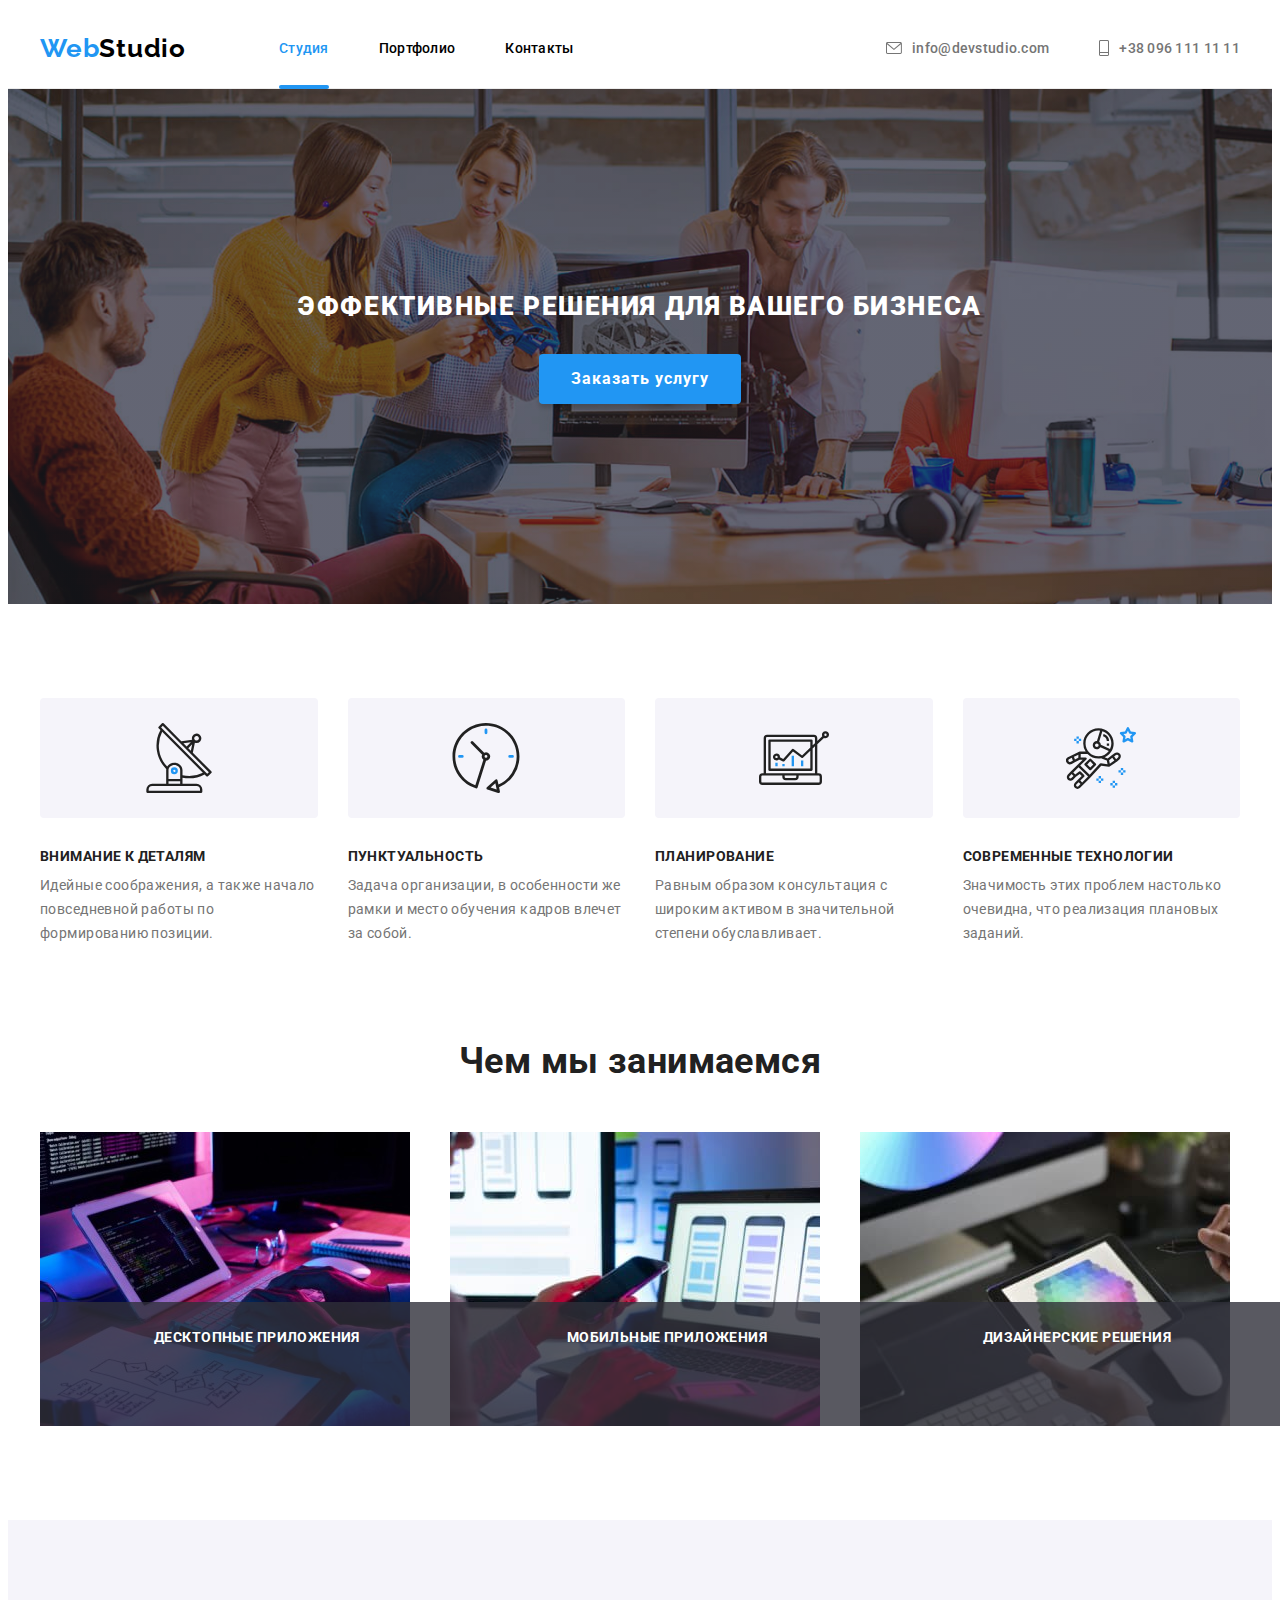
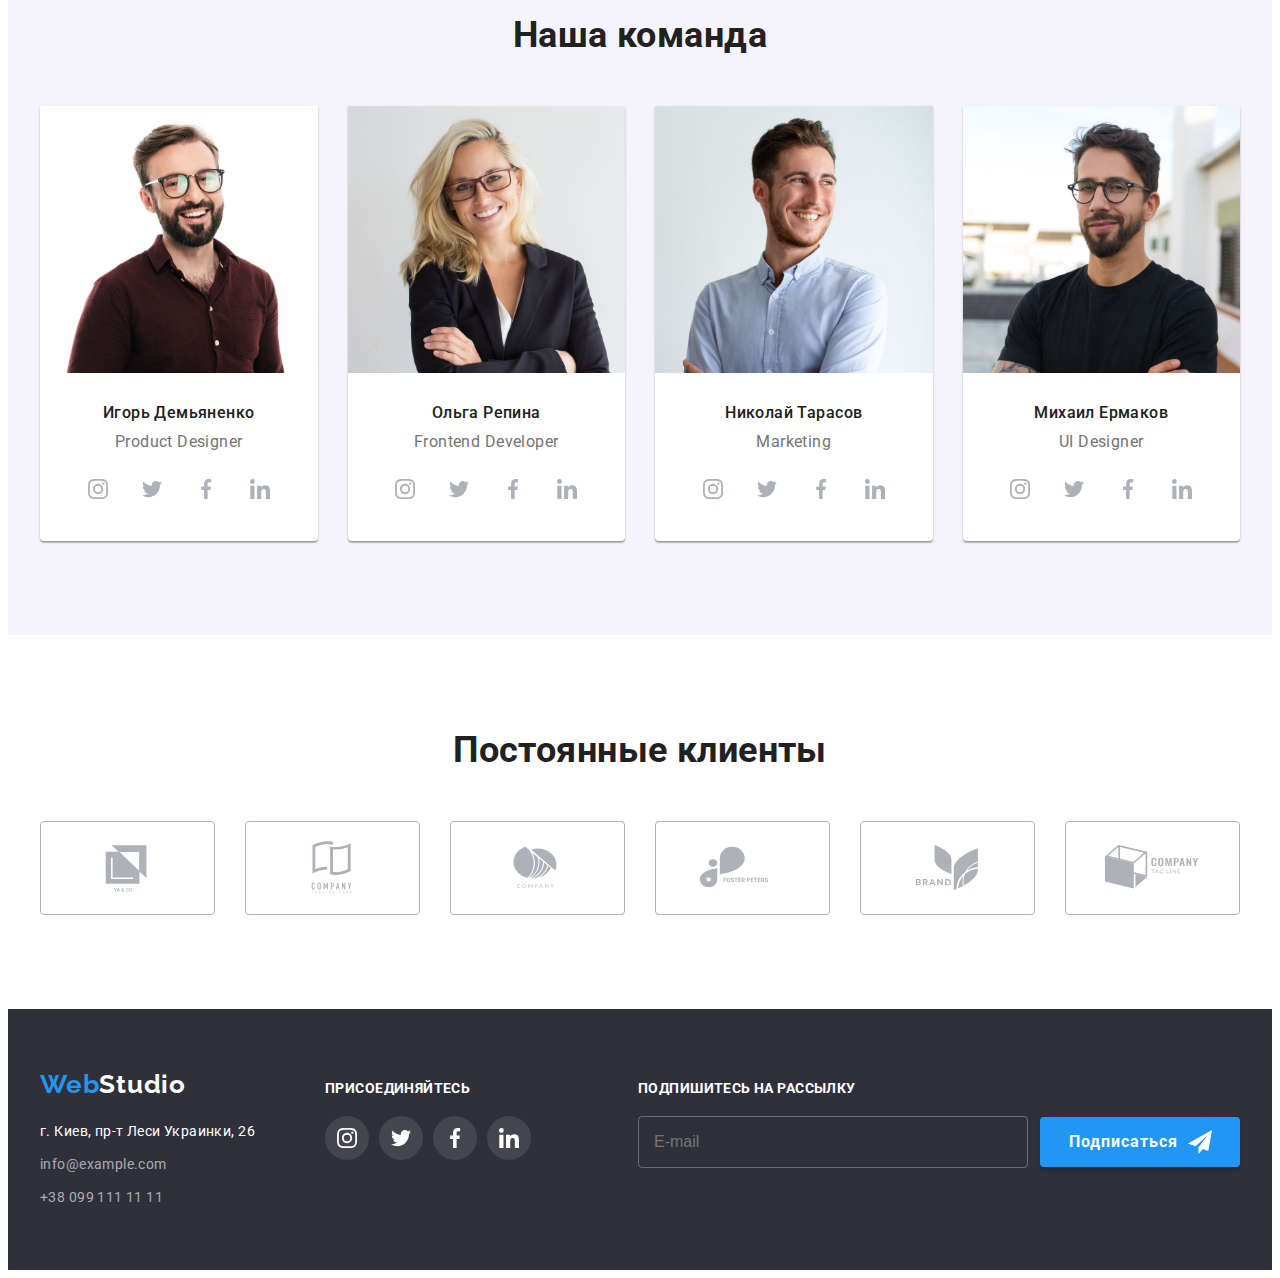
==== commit fe6eca63: "update" ====
--- a/index.html
+++ b/index.html
@@ -26,7 +26,6 @@
           <use href="./images/symbol-defs.svg#icon-menu_40px"></use>
         </svg>
       </button>
-
       <nav class="nav">
         <ul class="list nav__list">
           <li class="nav__item">
@@ -117,19 +116,19 @@
         <h2 class="title">Чем мы занимаемся</h2>
         <ul class="list grid">
           <li class="grid__cards work__list">
-            <img class="work__img" srcset="./images\about\img@1-lg.jpg, ./images\about\img@2-lg.jpg" src="./images\about\img@1-lg.jpg" alt="Создания кода" width="370" height="294" />
+            <img class="work__img" srcset="./images/about/img@1-lg.jpg, ./images/about/img@2-lg.jpg" src="./images/about/img@1-lg.jpg" alt="Создания кода" width="370" height="294" />
             <div class="work__wrap">
               <h3 class="work__text">Десктопные приложения</h3>
             </div>
           </li>
           <li class="grid__cards work__list">
-            <img class="work__img" srcset="./images\about\img@1-lg-1.jpg, ./images\about\img@2-lg-1.jpg" src="./images\about\img@1-lg-1.jpg" alt="Мобильные приложения" width="370" height="294" />
+            <img class="work__img" srcset="./images/about/img@1-lg-1.jpg, ./images/about/img@2-lg-1.jpg" src="./images/about/img@1-lg-1.jpg" alt="Мобильные приложения" width="370" height="294" />
             <div class="work__wrap">
               <h3 class="work__text">Мобильные приложения</h3>
             </div>
           </li>
           <li class="grid__cards work__list">
-            <img class="work__img" srcset="./images\about\img@1-lg-2.jpg, ./images\about\img@2-lg-2.jpg" src="./images\about\img@1-lg-2.jpg" alt="Графические решения" width="370" height="294" />
+            <img class="work__img" srcset="./images/about/img@1-lg-2.jpg, ./images/about/img@2-lg-2.jpg" src="./images/about/img@1-lg-2.jpg" alt="Графические решения" width="370" height="294" />
             <div class="work__wrap">
               <h3 class="work__text">Дизайнерские решения</h3>
             </div>
@@ -143,13 +142,13 @@
         <ul class="list grid">
           <li class="team__card grid__cards">
             <picture>
-              <source media="(min-width: 1200px)" srcset="./images\team\img@1x_lg.jpg, ./images\team\img@2x_lg.jpg" />
-
-              <source media="(min-width: 768px)" srcset="./images\team\img@1x_md.jpg, ./images\team\img@2x_md.jpg" />
-
-              <source media="(max-width: 767px)" srcset="./images\team\img@1x_s.jpg, ./images\team\img@2x_s.jpg" />
-            </picture>
-            <img src="./images/team/img@1x_s.jpg" alt="Игорь Демьяненко" width="450" height="460" />
+              <source media="(min-width: 1200px)" srcset="./images/team/img@1x_lg.jpg, ./images/team/img@2x_lg.jpg" />
+
+              <source media="(min-width: 768px)" srcset="./images/team/img@1x_md.jpg, ./images/team/img@2x_md.jpg" />
+
+              <source media="(max-width: 767px)" srcset="./images/team/img@1x_s.jpg, ./images/team/img@2x_s.jpg" />
+              <img src="./images/team/img@1x_s.jpg" alt="Игорь Демьяненко" width="450" height="460" />
+              </picture>
             <div class="team__wrapper">
               <h3 class="team__name">Игорь Демьяненко</h3>
               <p class="team__proffesion" lang="en">Product Designer</p>
@@ -189,13 +188,13 @@
             <picture>
               <source media="(min-width: 1200px)"
 
-                srcset="./images\team\img@1x_lg-1.jpg, ./images\team\img@2x_lg-1.jpg" />
-
-              <source media="(min-width: 768px)" srcset="./images\team\img@1x_md-1.jpg, ./images\team\img@2x_md-1.jpg" />
-
-              <source media="(max-width: 767px)" srcset="./images\team\img@1x_s-1.jpg, ./images\team\img@2x_s-1.jpg" />
+                srcset="./images/team/img@1x_lg-1.jpg, ./images/team/img@2x_lg-1.jpg" />
+
+              <source media="(min-width: 768px)" srcset="./images/team/img@1x_md-1.jpg, ./images/team/img@2x_md-1.jpg" />
+
+              <source media="(max-width: 767px)" srcset="./images/team/img@1x_s-1.jpg, ./images/team/img@2x_s-1.jpg" />
+           <img src="./images/team/img@1x_s-1.jpg" alt="Ольга Репина" width="450" height="460" />
             </picture>
-            <img src="./images/team/img@1x_s-1.jpg" alt="Ольга Репина" width="450" height="460" />
             <div class="team__wrapper">
               <h3 class="team__name">Ольга Репина</h3>
               <p class="team__proffesion" lang="en">Frontend Developer</p>
@@ -234,13 +233,13 @@
           <li class="team__card grid__cards">
             <picture>
               <source media="(min-width: 1200px)"
-                srcset="./images\team\img@1x_lg-2.jpg, ./images\team\img@2x_lg-2.jpg" />
-
-              <source media="(min-width: 768px)" srcset="./images\team\img@1x_md-2.jpg, ./images\team\img@2x_md-2.jpg" />
-
-              <source media="(max-width: 767px)" srcset="./images\team\img@1x_s-2.jpg, ./images\team\img@2x_s-2.jpg" />
-            </picture>
-            <img src="./images/team/img@1x_s-2.jpg" alt="Николай Тарасов" width="450" height="460" />
+                srcset="./images/team/img@1x_lg-2.jpg, ./images/team/img@2x_lg-2.jpg" />
+
+              <source media="(min-width: 768px)" srcset="./images/team/img@1x_md-2.jpg, ./images/team/img@2x_md-2.jpg" />
+
+              <source media="(max-width: 767px)" srcset="./images/team/img@1x_s-2.jpg, ./images/team/img@2x_s-2.jpg" />
+              <img src="./images/team/img@1x_s-2.jpg" alt="Николай Тарасов" width="450" height="460" />
+              </picture>
             <div class="team__wrapper">
               <h3 class="team__name">Николай Тарасов</h3>
               <p class="team__proffesion" lang="en">Marketing</p>
@@ -279,13 +278,13 @@
           <li class="team__card grid__cards">
             <picture>
               <source media="(min-width: 1200px)"
-                srcset="./images\team\img@1x_lg-3.jpg, ./images\team\img@2x_lg-3.jpg" />
-
-              <source media="(min-width: 768px)" srcset="./images\team\img@1x_md-3.jpg, ./images\team\img@2x_md-3.jpg" />
-
-              <source media="(max-width: 767px)" srcset="./images\team\img@1x_s-3.jpg, ./images\team\img@2x_s-3.jpg" />
-            </picture>
-            <img src="./images/team/img@1x_s-3.jpg" alt="Михаил Ермаков" width="450" height="460" />
+                srcset="./images/team/img@1x_lg-3.jpg, ./images/team/img@2x_lg-3.jpg" />
+
+              <source media="(min-width: 768px)" srcset="./images/team/img@1x_md-3.jpg, ./images/team/img@2x_md-3.jpg" />
+
+              <source media="(max-width: 767px)" srcset="./images/team/img@1x_s-3.jpg, ./images/team/img@2x_s-3.jpg" />
+              <img src="./images/team/img@1x_s-3.jpg" alt="Михаил Ермаков" width="450" height="460" />
+              </picture>
             <div class="team__wrapper">
               <h3 class="team__name">Михаил Ермаков</h3>
               <p class="team__proffesion" lang="en">UI Designer</p>
--- a/css/mail.min.css
+++ b/css/mail.min.css
@@ -1 +1 @@
-:root{--main-text-cl: #757575;--title-text-cl: #212121;--accent-text-cl: #2196f3;--nav-text-cl: #000000;--second-bg-cl: #2f303a;--second-text-cl: #ffffff;--third-bg-cl: #f5f4fa;--btn-accent-cl: #188ce8;--link-contact-cl: rgba(255, 255, 255, 0.6);--border-header: #ececec;--indent-grid: 30px;--item: 4;--card-text: #eeeeee;--icon: #afb1b8;--anime-basic: 250ms cubic-bezier(0.4, 0, 0.2, 1)}.visually-hidden{position:absolute;width:1px;height:1px;margin:-1px;border:0;padding:0;white-space:nowrap;-webkit-clip-path:inset(100%);clip-path:inset(100%);clip:rect(0 0 0 0);overflow:hidden}body{font-family:"Roboto",sans-serif;font-size:14px;color:var(--main-text-cl);letter-spacing:.03em;line-height:1.71}h1,h2,h3,h4,h5,h6,p{margin:0}img{display:block;max-width:100%;height:auto;-o-object-fit:cover;object-fit:cover;-o-object-position:center;object-position:center}.list{list-style:none;padding:0;margin:0}.link{text-decoration:none;color:currentColor}.container{padding-left:15px;padding-right:15px;margin-right:auto;margin-left:auto}@media screen and (min-width: 480px){.container{width:480px}}@media screen and (min-width: 768px){.container{width:768px}}@media screen and (min-width: 1200px){.container{width:1200px}}.section{padding-top:60px;padding-bottom:60px}@media screen and (min-width: 1200px){.section{padding-top:94px;padding-bottom:94px}}.grid{display:-webkit-box;display:-ms-flexbox;display:flex;-ms-flex-wrap:wrap;flex-wrap:wrap;gap:30px}@media screen and (min-width: 768px){.grid__cards{-ms-flex-preferred-size:calc((100% - var(--indent-grid)*(var(--item) - 1))/var(--item));flex-basis:calc((100% - var(--indent-grid)*(var(--item) - 1))/var(--item))}}.logo{text-decoration:none;font-family:"Raleway";font-weight:700;font-size:26px;line-height:1.1923076923;letter-spacing:.03em;color:var(--accent-text-cl)}.button{font-family:"Roboto";background-color:var(--accent-text-cl);color:var(--second-text-cl);font-size:16px;-webkit-box-shadow:0px 4px 4px rgba(0,0,0,.15);box-shadow:0px 4px 4px rgba(0,0,0,.15);border-radius:4px;font-weight:700;line-height:1.875;letter-spacing:.06em;cursor:pointer;display:-webkit-box;display:-ms-flexbox;display:flex;-webkit-box-align:center;-ms-flex-align:center;align-items:center;-webkit-box-pack:center;-ms-flex-pack:center;justify-content:center;margin-right:auto;margin-left:auto;padding:10px 32px;border:none;min-width:200px;-webkit-transition:background-color 550ms cubic-bezier(0.4, 0, 0.2, 1);transition:background-color 550ms cubic-bezier(0.4, 0, 0.2, 1)}.button:focus,.button:hover{background-color:var(--btn-accent-cl)}.title{text-align:center;margin-bottom:30px;font-weight:700;font-size:28px;line-height:1.1785714286;color:var(--title-text-cl)}@media screen and (min-width: 1200px){.title{margin-bottom:50px;font-size:36px;line-height:1.1666666667}}.social{display:-webkit-box;display:-ms-flexbox;display:flex;-webkit-box-align:center;-ms-flex-align:center;align-items:center;-webkit-box-pack:center;-ms-flex-pack:center;justify-content:center;gap:10px}.social__link{display:-webkit-box;display:-ms-flexbox;display:flex;-webkit-box-align:center;-ms-flex-align:center;align-items:center;-webkit-box-pack:center;-ms-flex-pack:center;justify-content:center;width:44px;height:44px;border-radius:50%;color:var(--icon);-webkit-transition:color var(--anime-basic),background-color var(--anime-basic);transition:color var(--anime-basic),background-color var(--anime-basic)}.footer .social__link{background-color:rgba(255,255,255,.1);color:var(--second-text-cl)}.social__link:hover,.social__link:focus{color:var(--second-text-cl);background-color:var(--accent-text-cl)}.social__icon{fill:currentColor}.backdrop{position:fixed;top:0;left:0;width:100%;height:100%;background-color:rgba(0,0,0,.2);display:-webkit-box;display:-ms-flexbox;display:flex;-webkit-box-align:center;-ms-flex-align:center;align-items:center;-webkit-box-pack:center;-ms-flex-pack:center;justify-content:center;-webkit-transition:opacity var(--anime-basic),visibility var(--anime-basic);transition:opacity var(--anime-basic),visibility var(--anime-basic)}.backdrop.is-hidden{opacity:0;visibility:hidden;pointer-events:none}.modal{position:absolute;top:50%;left:50%;width:450px;height:609px;padding:40px;-webkit-transform:translate(-50%, -50%) scale(1) rotate(360deg);transform:translate(-50%, -50%) scale(1) rotate(360deg);-webkit-transition:-webkit-transform var(--anime-basic);transition:-webkit-transform var(--anime-basic);transition:transform var(--anime-basic);transition:transform var(--anime-basic), -webkit-transform var(--anime-basic);background-color:var(--second-text-cl);border-radius:4px}.backdrop.is-hidden .modal{-webkit-transform:translate(-50%, -50%) scale(0.1) rotate(180deg);transform:translate(-50%, -50%) scale(0.1) rotate(180deg)}@media screen and (min-width: 1200px){.modal{width:528px;height:581px}}.modal__btn{position:absolute;top:8px;right:8px;display:-webkit-box;display:-ms-flexbox;display:flex;-webkit-box-align:center;-ms-flex-align:center;align-items:center;-webkit-box-pack:center;-ms-flex-pack:center;justify-content:center;width:30px;height:30px;padding:0;background:var(--second-text-cl);border-radius:50%;border:1px solid rgba(0,0,0,.1);cursor:pointer;-webkit-transition:fill var(--anime-basic);transition:fill var(--anime-basic)}.modal__btn:hover,.modal__btn:focus{fill:var(--accent-text-cl)}.form{text-align:center}.form__title{display:block;margin-bottom:12px;font-weight:700;font-size:20px;line-height:1.5;text-align:center;letter-spacing:.03em;color:var(--title-text-cl)}@media screen and (min-width: 1200px){.form__title{line-height:1.15}}.form__group{margin-bottom:20px}.form__components{display:-webkit-box;display:-ms-flexbox;display:flex;-webkit-box-orient:vertical;-webkit-box-direction:normal;-ms-flex-direction:column;flex-direction:column;margin-bottom:10px}.form__components:last-child{margin-bottom:0}.form__group{margin-bottom:20px}.form__text{text-align:left;font-weight:400;font-size:12px;line-height:1.1666666667;letter-spacing:.01em;margin-bottom:4px}.form__wrap{position:relative}.form__input{width:100%;height:40px;border:1px solid rgba(33,33,33,.2);border-radius:4px;padding:11px;padding-left:40px;cursor:pointer;-webkit-transition:border-color var(--anime-basic);transition:border-color var(--anime-basic)}.form__input:focus-within,.form__input:hover{border-color:var(--accent-text-cl);outline:var(--accent-text-cl)}.form__input:focus-within:hover+.form__icon,.form__input:focus-within:focus-within+.form__icon,.form__input:hover:hover+.form__icon,.form__input:hover:focus-within+.form__icon{fill:var(--accent-text-cl)}.form__comment{width:100%;height:120px;border:1px solid rgba(33,33,33,.2);border-radius:4px;padding:12px 16px;resize:none;cursor:pointer;-webkit-transition:border-color var(--anime-basic);transition:border-color var(--anime-basic)}.form__comment:focus,.form__comment:hover{border-color:var(--accent-text-cl);outline:var(--accent-text-cl)}.form__comment::-webkit-input-placeholder{font-style:normal;font-weight:400;font-size:14px;line-height:1.1428571429;letter-spacing:.01em;color:rgba(117,117,117,.5)}.form__comment::-moz-placeholder{font-style:normal;font-weight:400;font-size:14px;line-height:1.1428571429;letter-spacing:.01em;color:rgba(117,117,117,.5)}.form__comment:-ms-input-placeholder{font-style:normal;font-weight:400;font-size:14px;line-height:1.1428571429;letter-spacing:.01em;color:rgba(117,117,117,.5)}.form__comment::-ms-input-placeholder{font-style:normal;font-weight:400;font-size:14px;line-height:1.1428571429;letter-spacing:.01em;color:rgba(117,117,117,.5)}.form__comment::placeholder{font-style:normal;font-weight:400;font-size:14px;line-height:1.1428571429;letter-spacing:.01em;color:rgba(117,117,117,.5)}.form__icon{position:absolute;top:50%;-webkit-transform:translateY(-50%);transform:translateY(-50%);left:12px;-webkit-transition:fill var(--anime-basic);transition:fill var(--anime-basic)}.form__agreement{display:-webkit-box;display:-ms-flexbox;display:flex;-webkit-box-align:center;-ms-flex-align:center;align-items:center;-webkit-box-pack:center;-ms-flex-pack:center;justify-content:center;gap:8px;cursor:pointer;margin-bottom:30px}.form__checkbox:hover+.form__agreement-icon .form__agreement-uncheck,.form__checkbox:focus+.form__agreement-icon .form__agreement-uncheck{fill:var(--accent-text-cl)}.form__agreement-check{opacity:0}.form__checkbox:checked+.form__agreement-icon .form__agreement-check{opacity:1}.form__agreement-text{font-weight:400;font-size:12px;line-height:1.1666666667;letter-spacing:.03em;-webkit-user-select:none;-moz-user-select:none;-ms-user-select:none;user-select:none;text-underline-position:under}@media screen and (min-width: 1200px){.form__agreement-text{font-size:14px;line-height:1.7142857143}}.form__agreement-link{color:var(--accent-text-cl)}.menu__btn{position:absolute;top:10px;right:15px;display:-webkit-box;display:-ms-flexbox;display:flex;-webkit-box-pack:center;-ms-flex-pack:center;justify-content:center;-webkit-box-align:center;-ms-flex-align:center;align-items:center;border:none;background-color:rgba(0,0,0,0);margin:0;padding:0;width:40px;height:40px;cursor:pointer;-webkit-transition:fill var(--anime-basic);transition:fill var(--anime-basic)}.menu__btn:hover,.menu__btn:focus{fill:var(--accent-text-cl)}@media screen and (min-width: 768px){.menu__btn{display:none}}.mobile{position:fixed;top:0;right:0;width:100%;height:100%;background:#fff;-webkit-transition:opacity 250ms cubic-bezier(0.4, 0, 0.2, 1),visibility 250ms cubic-bezier(0.4, 0, 0.2, 1);transition:opacity 250ms cubic-bezier(0.4, 0, 0.2, 1),visibility 250ms cubic-bezier(0.4, 0, 0.2, 1)}.mobile.is-hidden{opacity:0;visibility:hidden;pointer-events:none}.mobile.is-open{opacity:1;pointer-events:initial;visibility:visible;-webkit-transition:opacity 250ms cubic-bezier(0.4, 0, 0.2, 1),visibility 250ms cubic-bezier(0.4, 0, 0.2, 1);transition:opacity 250ms cubic-bezier(0.4, 0, 0.2, 1),visibility 250ms cubic-bezier(0.4, 0, 0.2, 1)}.mobile-menu{display:-webkit-box;display:-ms-flexbox;display:flex;-webkit-box-pack:start;-ms-flex-pack:start;justify-content:flex-start;-webkit-box-orient:vertical;-webkit-box-direction:normal;-ms-flex-direction:column;flex-direction:column;min-width:480px;padding-top:48px;padding-right:40px;padding-bottom:48px;padding-left:40px;-webkit-transform:translateY(-100%);transform:translateY(-100%);-webkit-transition:-webkit-transform 250ms cubic-bezier(0.4, 0, 0.2, 1);transition:-webkit-transform 250ms cubic-bezier(0.4, 0, 0.2, 1);transition:transform 250ms cubic-bezier(0.4, 0, 0.2, 1);transition:transform 250ms cubic-bezier(0.4, 0, 0.2, 1), -webkit-transform 250ms cubic-bezier(0.4, 0, 0.2, 1)}.mobile.is-open .mobile-menu{-webkit-transform:translateY(0);transform:translateY(0);-webkit-transition:-webkit-transform 250ms cubic-bezier(0.4, 0, 0.2, 1);transition:-webkit-transform 250ms cubic-bezier(0.4, 0, 0.2, 1);transition:transform 250ms cubic-bezier(0.4, 0, 0.2, 1);transition:transform 250ms cubic-bezier(0.4, 0, 0.2, 1), -webkit-transform 250ms cubic-bezier(0.4, 0, 0.2, 1)}.menu__item:not(:last-child){margin-bottom:32px}.menu__list{margin-bottom:306px}.menu__link{font-weight:500;font-size:40px;line-height:1.175;letter-spacing:.02em;color:var(--title-text-cl)}.menu__link:hover,.menu__link:focus{color:var(--accent-text-cl)}.menu__link--current{color:var(--accent-text-cl)}.menu__contact{margin-bottom:64px}.menu__phone{font-weight:500;font-size:34px;line-height:1.1764705882;letter-spacing:.02em;color:var(--accent-text-cl)}.menu__mail{font-weight:500;font-size:24px;line-height:1.1666666667;letter-spacing:.02em}.menu__socials{display:-webkit-box;display:-ms-flexbox;display:flex;-ms-flex-wrap:wrap;flex-wrap:wrap;gap:10px}.menu__social-link{display:-webkit-box;display:-ms-flexbox;display:flex;font-weight:500;font-size:18px;line-height:1.2222222222;letter-spacing:.02em;color:var(--accent-text-cl)}.menu__social-item:not(:last-child) .menu__social-link::after{display:-webkit-box;display:-ms-flexbox;display:flex;margin-left:10px;border:1px solid;color:rgba(33,33,33,.2);content:""}.header{font-weight:500;line-height:1.1428571429;letter-spacing:.02em;border-bottom:1px solid var(--border-header)}.header__container{display:-webkit-box;display:-ms-flexbox;display:flex;-webkit-box-align:center;-ms-flex-align:center;align-items:center}.header__logo{padding-top:16px;padding-bottom:16px;font-size:24px;line-height:calc 1.1666666667}@media screen and (min-width: 768px){.header__logo{padding-top:0;padding-bottom:0;margin-right:88px}}@media screen and (min-width: 1200px){.header__logo{margin-right:93px;font-size:26px;line-height:calc 1.1923076923}}.header__logo--part{color:var(--nav-text-cl)}.header__contact{display:none}@media screen and (min-width: 768px){.header__contact{display:block;gap:10px}}@media screen and (min-width: 1200px){.header__contact{display:-webkit-box;display:-ms-flexbox;display:flex;-webkit-box-align:center;-ms-flex-align:center;align-items:center;gap:50px}}@media screen and (min-width: 768px){.header__link-contact{display:block;font-size:12px;line-height:calc 1.1666666667;-webkit-box-align:center;-ms-flex-align:center;align-items:center;-webkit-transition:color var(--anime-basic);transition:color var(--anime-basic)}}@media screen and (min-width: 1200px){.header__link-contact{margin-bottom:0;display:-webkit-box;display:-ms-flexbox;display:flex;-webkit-box-align:center;-ms-flex-align:center;align-items:center;font-size:14px;line-height:calc 1.1428571429;padding-top:32px;padding-bottom:32px;-webkit-transition:color var(--anime-basic);transition:color var(--anime-basic)}}.header__link-contact:focus,.header__link-contact:hover{color:var(--accent-text-cl)}@media screen and (min-width: 768px){.header__icon{margin-right:8px;fill:currentColor}}@media screen and (min-width: 1200px){.header__icon{margin-right:10px;fill:currentColor}}.menu-btn{position:absolute;border:none;background-color:rgba(0,0,0,0);top:10px;right:15px;cursor:pointer}.menu-btn:hover,.menu-btn:focus{fill:var(--accent-text-cl)}@media screen and (min-width: 768px){.menu-btn{display:none}}.hero{background-color:var(--second-bg-cl);padding-top:118px;padding-bottom:118px;text-align:center;background-image:-webkit-gradient(linear, left top, right top, from(rgba(47, 48, 58, 0.4)), to(rgba(47, 48, 58, 0.4))),url(../../images/hero/img@1x_s.png);background-image:linear-gradient(to right, rgba(47, 48, 58, 0.4), rgba(47, 48, 58, 0.4)),url(../../images/hero/img@1x_s.png);background-repeat:no-repeat;background-size:cover;background-position:center;max-width:480px;margin-right:auto;margin-left:auto}@media(min-device-pixel-ratio: 2),(-webkit-min-device-pixel-ratio: 2),(min-resolution: 192dpi),(min-resolution: 2dppx){.hero{background-image:-webkit-gradient(linear, left top, right top, from(rgba(47, 48, 58, 0.4)), to(rgba(47, 48, 58, 0.4))),url(../../images/hero/img@2x_s.png);background-image:linear-gradient(to right, rgba(47, 48, 58, 0.4), rgba(47, 48, 58, 0.4)),url(../../images/hero/img@2x_s.png)}}@media screen and (min-width: 768px){.hero{background-image:-webkit-gradient(linear, left top, right top, from(rgba(47, 48, 58, 0.4)), to(rgba(47, 48, 58, 0.4))),url(../../images/hero/img@1x_m.png);background-image:linear-gradient(to right, rgba(47, 48, 58, 0.4), rgba(47, 48, 58, 0.4)),url(../../images/hero/img@1x_m.png);max-width:768px}}@media screen and (min-width: 768px)and (min-device-pixel-ratio: 2),screen and (min-width: 768px)and (-webkit-min-device-pixel-ratio: 2),screen and (min-width: 768px)and (min-resolution: 192dpi),screen and (min-width: 768px)and (min-resolution: 2dppx){.hero{background-image:-webkit-gradient(linear, left top, right top, from(rgba(47, 48, 58, 0.4)), to(rgba(47, 48, 58, 0.4))),url(../../images/hero/img@2x_m.png);background-image:linear-gradient(to right, rgba(47, 48, 58, 0.4), rgba(47, 48, 58, 0.4)),url(../../images/hero/img@2x_m.png)}}@media screen and (min-width: 1200px){.hero{background-image:-webkit-gradient(linear, left top, right top, from(rgba(47, 48, 58, 0.4)), to(rgba(47, 48, 58, 0.4))),url(../../images/hero/img@1x_lg.png);background-image:linear-gradient(to right, rgba(47, 48, 58, 0.4), rgba(47, 48, 58, 0.4)),url(../../images/hero/img@1x_lg.png);padding-top:200px;padding-bottom:200px;max-width:1600px}}@media screen and (min-width: 1200px)and (min-device-pixel-ratio: 2),screen and (min-width: 1200px)and (-webkit-min-device-pixel-ratio: 2),screen and (min-width: 1200px)and (min-resolution: 192dpi),screen and (min-width: 1200px)and (min-resolution: 2dppx){.hero{background-image:url(../../images/hero/img@2x_lg.png)}}.hero__title{font-weight:900;font-size:26px;line-height:1.6153846154;letter-spacing:.06em;color:var(--second-text-cl);text-transform:uppercase;width:360px;margin-left:auto;margin-right:auto;margin-bottom:30px}@media screen and (min-width: 1200px){.hero__title{line-height:1.3636363636;width:696px}}.nav{display:none}@media screen and (min-width: 768px){.nav{display:block;color:var(--nav-text-cl);margin-right:auto}}.nav__list{display:-webkit-box;display:-ms-flexbox;display:flex;-webkit-box-align:center;-ms-flex-align:center;align-items:center;gap:50px}.nav__link{display:-webkit-box;display:-ms-flexbox;display:flex;-webkit-box-align:center;-ms-flex-align:center;align-items:center;padding-top:32px;padding-bottom:32px;-webkit-transition:color var(--anime-basic);transition:color var(--anime-basic)}.nav__link:focus,.nav__link:hover{color:var(--accent-text-cl)}.nav__link--current{position:relative;color:var(--accent-text-cl)}.nav__link--current::after{content:"";position:absolute;bottom:-1px;left:0;display:block;width:100%;height:4px;background-color:var(--accent-text-cl);border-radius:2px}.about__group{display:-webkit-box;display:-ms-flexbox;display:flex;height:120px;-webkit-box-align:center;-ms-flex-align:center;align-items:center;-webkit-box-pack:center;-ms-flex-pack:center;justify-content:center;background:var(--third-bg-cl);border-radius:4px;margin-bottom:30px}@media screen and (min-width: 768px){.about__group{min-width:354px}}@media screen and (min-width: 1200px){.about__group{min-width:270px}}.about__title{font-weight:700;font-size:14px;line-height:1.1428571429;text-align:center;text-transform:uppercase;color:var(--title-text-cl);margin-bottom:10px}@media screen and (min-width: 768px){.about__title{text-align:left}}.about__text{width:100%}.work{display:none}@media screen and (min-width: 1200px){.work{padding-top:0;display:block}}.work__list{--item: 3;position:relative}.work__wrap{position:absolute;min-height:70px;width:100%;bottom:0;left:0;padding:27px;background-color:rgba(47,48,58,.8)}.work__text{font-weight:700;font-size:14px;font-style:normal;line-height:1.1428571429;text-align:center;text-transform:uppercase;color:var(--second-text-cl)}.client__list{--item: 2}@media screen and (min-width: 768px){.client__list{--item: 3}}@media screen and (min-width: 1200px){.client__list{--item: 6}}.client__logo{display:-webkit-box;display:-ms-flexbox;display:flex;-webkit-box-align:center;-ms-flex-align:center;align-items:center;-webkit-box-pack:center;-ms-flex-pack:center;justify-content:center;height:92px;min-width:210px;border:1px solid currentColor;border-radius:4px;color:var(--icon);-webkit-transition:color var(--anime-basic);transition:color var(--anime-basic)}@media screen and (min-width: 768px){.client__logo{min-width:226px}}@media screen and (min-width: 1200px){.client__logo{min-width:170px}}.client__logo:focus,.client__logo:hover{color:var(--accent-text-cl)}.client__icon{fill:currentColor}.team{background-color:var(--third-bg-cl)}.team__card{background-color:var(--second-text-cl);-webkit-box-shadow:0px 1px 3px rgba(0,0,0,.12),0px 1px 1px rgba(0,0,0,.14),0px 2px 1px rgba(0,0,0,.2);box-shadow:0px 1px 3px rgba(0,0,0,.12),0px 1px 1px rgba(0,0,0,.14),0px 2px 1px rgba(0,0,0,.2);border-radius:0px 0px 4px 4px}@media screen and (min-width: 768px){.team__card{--item: 2}}@media screen and (min-width: 1200px){.team__card{--item: 4}}.team__wrapper{padding-top:30px;padding-bottom:24px;text-align:center}@media screen and (min-width: 1200px){.team__wrapper{padding:30px}}.team__name{font-weight:500;font-size:16px;line-height:1.1875;color:var(--title-text-cl);margin-bottom:10px}.team__proffesion{font-size:16px;line-height:1.1875;margin-bottom:16px}.footer{background-color:var(--second-bg-cl);padding-top:60px;padding-bottom:60px}.footer-container{display:block;text-align:center}@media screen and (min-width: 768px){.footer-container{display:-webkit-box;display:-ms-flexbox;display:flex;-ms-flex-wrap:wrap;flex-wrap:wrap;-ms-flex-pack:distribute;justify-content:space-around;-webkit-box-align:baseline;-ms-flex-align:baseline;align-items:baseline;gap:70px}}@media screen and (min-width: 1200px){.footer-container{display:-webkit-box;display:-ms-flexbox;display:flex;text-align:left;-webkit-box-align:baseline;-ms-flex-align:baseline;align-items:baseline;gap:70px}}.footer__part{margin-bottom:60px}@media screen and (min-width: 768px){.footer__part{margin-bottom:0}}.footer__logo{display:inline-block;margin-bottom:20px}.footer__logo--part{color:var(--second-text-cl)}.footer__contacts{font-style:normal}.footer__item:not(:last-child){margin-bottom:8px}@media screen and (min-width: 1200px){.footer__item:not(:last-child){margin-bottom:9px}}.footer__contact{color:var(--link-contact-cl);-webkit-transition:color var(--anime-basic);transition:color var(--anime-basic)}.footer__contact:focus,.footer__contact:hover{color:var(--accent-text-cl)}.footer__addres{font-style:normal;color:var(--second-text-cl)}.footer__title{font-weight:700;font-size:14px;line-height:1.1428571429;text-transform:uppercase;color:var(--second-text-cl);margin-bottom:20px}@media screen and (min-width: 768px){.footer__subscribing{display:-webkit-box;display:-ms-flexbox;display:flex;-webkit-box-orient:vertical;-webkit-box-direction:normal;-ms-flex-direction:column;flex-direction:column;-webkit-box-align:center;-ms-flex-align:center;align-items:center;-webkit-box-pack:center;-ms-flex-pack:center;justify-content:center;gap:20px}}@media screen and (min-width: 1200px){.footer__subscribing{display:block;margin-left:auto}}.footer__subscribing-form{display:block}@media screen and (min-width: 768px){.footer__subscribing-form{display:block;-webkit-box-align:center;-ms-flex-align:center;align-items:center;-webkit-box-pack:center;-ms-flex-pack:center;justify-content:center;gap:12px}}@media screen and (min-width: 1200px){.footer__subscribing-form{display:-webkit-box;display:-ms-flexbox;display:flex;-webkit-box-align:center;-ms-flex-align:center;align-items:center;-webkit-box-pack:center;-ms-flex-pack:center;justify-content:center;gap:12px}}.footer__input{width:100%;padding:15px;font-weight:400;font-size:16px;line-height:1.25;display:-webkit-inline-box;display:-ms-inline-flexbox;display:inline-flex;-webkit-box-align:center;-ms-flex-align:center;align-items:center;border:1px solid rgba(255,255,255,.3);border-radius:4px;background-color:rgba(0,0,0,0);color:var(--second-text-cl);margin-bottom:20px}@media screen and (min-width: 768px){.footer__input{width:450px}}@media screen and (min-width: 1200px){.footer__input{margin-bottom:0;width:358px}}.footer__btn{gap:10px;padding-top:10px;padding-right:28px;padding-bottom:10px;padding-left:29px}.project__filter{display:-webkit-box;display:-ms-flexbox;display:flex;-ms-flex-wrap:wrap;flex-wrap:wrap;gap:8px;-webkit-box-pack:start;-ms-flex-pack:start;justify-content:flex-start;margin-bottom:40px}@media screen and (min-width: 768px){.project__filter{display:-webkit-box;display:-ms-flexbox;display:flex;-webkit-box-pack:center;-ms-flex-pack:center;justify-content:center}}@media screen and (min-width: 1200px){.project__filter{display:-webkit-box;display:-ms-flexbox;display:flex;gap:8px;-webkit-box-pack:center;-ms-flex-pack:center;justify-content:center;margin-bottom:34px}}.project__btn{font-family:inherit;background-color:var(--third-bg-cl);border-radius:4px;font-weight:500;font-size:16px;line-height:1.625;letter-spacing:.03em;text-align:center;color:var(--title-text-cl);cursor:pointer;border:none;padding:6px 22px;-webkit-transition:color var(--anime-basic),background-color var(--anime-basic),-webkit-box-shadow var(--anime-basic);transition:color var(--anime-basic),background-color var(--anime-basic),-webkit-box-shadow var(--anime-basic);transition:color var(--anime-basic),background-color var(--anime-basic),box-shadow var(--anime-basic);transition:color var(--anime-basic),background-color var(--anime-basic),box-shadow var(--anime-basic),-webkit-box-shadow var(--anime-basic)}.project__btn:hover,.project__btn:focus{color:var(--second-text-cl);background-color:var(--accent-text-cl);-webkit-box-shadow:0px 3px 1px rgba(0,0,0,.1),0px 1px 2px rgba(0,0,0,.08),0px 2px 2px rgba(0,0,0,.12);box-shadow:0px 3px 1px rgba(0,0,0,.1),0px 1px 2px rgba(0,0,0,.08),0px 2px 2px rgba(0,0,0,.12)}.project__item{--item: 1}@media screen and (min-width: 768px){.project__item{--item: 2}}@media screen and (min-width: 1200px){.project__item{--item: 3}}.project__link{display:-webkit-box;display:-ms-flexbox;display:flex;-webkit-box-orient:vertical;-webkit-box-direction:normal;-ms-flex-direction:column;flex-direction:column;-webkit-transition:-webkit-box-shadow var(--anime-basic);transition:-webkit-box-shadow var(--anime-basic);transition:box-shadow var(--anime-basic);transition:box-shadow var(--anime-basic), -webkit-box-shadow var(--anime-basic);height:100%}.project__link:focus,.project__link:hover{-webkit-box-shadow:0px 1px 1px rgba(0,0,0,.12),0px 4px 4px rgba(0,0,0,.06),1px 4px 6px rgba(0,0,0,.16);box-shadow:0px 1px 1px rgba(0,0,0,.12),0px 4px 4px rgba(0,0,0,.06),1px 4px 6px rgba(0,0,0,.16)}.project__card{position:relative;overflow:hidden}.project__overlay{position:absolute;left:0;bottom:0;height:100%;width:100%;padding:63px 24px;background-color:rgba(33,150,243,.9);-webkit-transform:translateY(100%);transform:translateY(100%);-webkit-transition:-webkit-transform var(--anime-basic);transition:-webkit-transform var(--anime-basic);transition:transform var(--anime-basic);transition:transform var(--anime-basic), -webkit-transform var(--anime-basic)}.project__link:hover .project__overlay,.project__link:focus .project__overlay{-webkit-transform:translateY(0);transform:translateY(0)}.project__overlay-text{font-style:normal;font-weight:400;font-size:18px;line-height:1.5555555556;color:var(--second-text-cl)}.project__name{border:1px solid var(--card-text);border-top:none;padding-top:20px;padding-right:24px;padding-bottom:20px;padding-left:24px}@media screen and (min-width: 768px){.project__name{-webkit-box-flex:1;-ms-flex-positive:1;flex-grow:1}}.project__title{font-weight:700;font-size:18px;line-height:2;letter-spacing:.06em;color:var(--title-text-cl);margin-bottom:4px}.project__text{font-size:16px;line-height:1.875}/*# sourceMappingURL=mail.min.css.map */+:root{--main-text-cl: #757575;--title-text-cl: #212121;--accent-text-cl: #2196f3;--nav-text-cl: #000000;--second-bg-cl: #2f303a;--second-text-cl: #ffffff;--third-bg-cl: #f5f4fa;--btn-accent-cl: #188ce8;--link-contact-cl: rgba(255, 255, 255, 0.6);--border-header: #ececec;--indent-grid: 30px;--item: 4;--card-text: #eeeeee;--icon: #afb1b8;--anime-basic: 250ms cubic-bezier(0.4, 0, 0.2, 1)}.visually-hidden{position:absolute;width:1px;height:1px;margin:-1px;border:0;padding:0;white-space:nowrap;-webkit-clip-path:inset(100%);clip-path:inset(100%);clip:rect(0 0 0 0);overflow:hidden}body{font-family:"Roboto",sans-serif;font-size:14px;color:var(--main-text-cl);letter-spacing:.03em;line-height:1.71}h1,h2,h3,h4,h5,h6,p{margin:0}img{display:block;max-width:100%;height:auto;-o-object-fit:cover;object-fit:cover;-o-object-position:center;object-position:center}.list{list-style:none;padding:0;margin:0}.link{text-decoration:none;color:currentColor}.container{padding-left:15px;padding-right:15px;margin-right:auto;margin-left:auto}@media screen and (min-width: 480px){.container{width:480px}}@media screen and (min-width: 768px){.container{width:768px}}@media screen and (min-width: 1200px){.container{width:1200px}}.section{padding-top:60px;padding-bottom:60px}@media screen and (min-width: 1200px){.section{padding-top:94px;padding-bottom:94px}}.grid{display:-webkit-box;display:-ms-flexbox;display:flex;-ms-flex-wrap:wrap;flex-wrap:wrap;gap:30px}@media screen and (min-width: 768px){.grid__cards{-ms-flex-preferred-size:calc((100% - var(--indent-grid)*(var(--item) - 1))/var(--item));flex-basis:calc((100% - var(--indent-grid)*(var(--item) - 1))/var(--item))}}.logo{text-decoration:none;font-family:"Raleway";font-weight:700;font-size:26px;line-height:1.1923076923;letter-spacing:.03em;color:var(--accent-text-cl)}.button{font-family:"Roboto";background-color:var(--accent-text-cl);color:var(--second-text-cl);font-size:16px;-webkit-box-shadow:0px 4px 4px rgba(0,0,0,.15);box-shadow:0px 4px 4px rgba(0,0,0,.15);border-radius:4px;font-weight:700;line-height:1.875;letter-spacing:.06em;cursor:pointer;display:-webkit-box;display:-ms-flexbox;display:flex;-webkit-box-align:center;-ms-flex-align:center;align-items:center;-webkit-box-pack:center;-ms-flex-pack:center;justify-content:center;margin-right:auto;margin-left:auto;padding:10px 32px;border:none;min-width:200px;-webkit-transition:background-color 550ms cubic-bezier(0.4, 0, 0.2, 1);transition:background-color 550ms cubic-bezier(0.4, 0, 0.2, 1)}.button:focus,.button:hover{background-color:var(--btn-accent-cl)}.title{text-align:center;margin-bottom:30px;font-weight:700;font-size:28px;line-height:1.1785714286;color:var(--title-text-cl)}@media screen and (min-width: 1200px){.title{margin-bottom:50px;font-size:36px;line-height:1.1666666667}}.social{display:-webkit-box;display:-ms-flexbox;display:flex;-webkit-box-align:center;-ms-flex-align:center;align-items:center;-webkit-box-pack:center;-ms-flex-pack:center;justify-content:center;gap:10px}.social__link{display:-webkit-box;display:-ms-flexbox;display:flex;-webkit-box-align:center;-ms-flex-align:center;align-items:center;-webkit-box-pack:center;-ms-flex-pack:center;justify-content:center;width:44px;height:44px;border-radius:50%;color:var(--icon);-webkit-transition:color var(--anime-basic),background-color var(--anime-basic);transition:color var(--anime-basic),background-color var(--anime-basic)}.footer .social__link{background-color:rgba(255,255,255,.1);color:var(--second-text-cl)}.social__link:hover,.social__link:focus{color:var(--second-text-cl);background-color:var(--accent-text-cl)}.social__icon{fill:currentColor}.backdrop{position:fixed;top:0;left:0;width:100%;height:100%;background-color:rgba(0,0,0,.2);display:-webkit-box;display:-ms-flexbox;display:flex;-webkit-box-align:center;-ms-flex-align:center;align-items:center;-webkit-box-pack:center;-ms-flex-pack:center;justify-content:center;-webkit-transition:opacity var(--anime-basic),visibility var(--anime-basic);transition:opacity var(--anime-basic),visibility var(--anime-basic)}.backdrop.is-hidden{opacity:0;visibility:hidden;pointer-events:none}.modal{position:absolute;top:50%;left:50%;width:450px;height:609px;padding:40px;-webkit-transform:translate(-50%, -50%) scale(1) rotate(360deg);transform:translate(-50%, -50%) scale(1) rotate(360deg);-webkit-transition:-webkit-transform var(--anime-basic);transition:-webkit-transform var(--anime-basic);transition:transform var(--anime-basic);transition:transform var(--anime-basic), -webkit-transform var(--anime-basic);background-color:var(--second-text-cl);border-radius:4px}.backdrop.is-hidden .modal{-webkit-transform:translate(-50%, -50%) scale(0.1) rotate(180deg);transform:translate(-50%, -50%) scale(0.1) rotate(180deg)}@media screen and (min-width: 1200px){.modal{width:528px;height:581px}}.modal__btn{position:absolute;top:8px;right:8px;display:-webkit-box;display:-ms-flexbox;display:flex;-webkit-box-align:center;-ms-flex-align:center;align-items:center;-webkit-box-pack:center;-ms-flex-pack:center;justify-content:center;width:30px;height:30px;padding:0;background:var(--second-text-cl);border-radius:50%;border:1px solid rgba(0,0,0,.1);cursor:pointer;-webkit-transition:fill var(--anime-basic);transition:fill var(--anime-basic)}.modal__btn:hover,.modal__btn:focus{fill:var(--accent-text-cl)}.form{text-align:center}.form__title{display:block;margin-bottom:12px;font-weight:700;font-size:20px;line-height:1.5;text-align:center;letter-spacing:.03em;color:var(--title-text-cl)}@media screen and (min-width: 1200px){.form__title{line-height:1.15}}.form__group{margin-bottom:20px}.form__components{display:-webkit-box;display:-ms-flexbox;display:flex;-webkit-box-orient:vertical;-webkit-box-direction:normal;-ms-flex-direction:column;flex-direction:column;margin-bottom:10px}.form__components:last-child{margin-bottom:0}.form__group{margin-bottom:20px}.form__text{text-align:left;font-weight:400;font-size:12px;line-height:1.1666666667;letter-spacing:.01em;margin-bottom:4px}.form__wrap{position:relative}.form__input{width:100%;height:40px;border:1px solid rgba(33,33,33,.2);border-radius:4px;padding:11px;padding-left:40px;cursor:pointer;-webkit-transition:border-color var(--anime-basic);transition:border-color var(--anime-basic)}.form__input:focus-within,.form__input:hover{border-color:var(--accent-text-cl);outline:var(--accent-text-cl)}.form__input:focus-within:hover+.form__icon,.form__input:focus-within:focus-within+.form__icon,.form__input:hover:hover+.form__icon,.form__input:hover:focus-within+.form__icon{fill:var(--accent-text-cl)}.form__comment{width:100%;height:120px;border:1px solid rgba(33,33,33,.2);border-radius:4px;padding:12px 16px;resize:none;cursor:pointer;-webkit-transition:border-color var(--anime-basic);transition:border-color var(--anime-basic)}.form__comment:focus,.form__comment:hover{border-color:var(--accent-text-cl);outline:var(--accent-text-cl)}.form__comment::-webkit-input-placeholder{font-style:normal;font-weight:400;font-size:14px;line-height:1.1428571429;letter-spacing:.01em;color:rgba(117,117,117,.5)}.form__comment::-moz-placeholder{font-style:normal;font-weight:400;font-size:14px;line-height:1.1428571429;letter-spacing:.01em;color:rgba(117,117,117,.5)}.form__comment:-ms-input-placeholder{font-style:normal;font-weight:400;font-size:14px;line-height:1.1428571429;letter-spacing:.01em;color:rgba(117,117,117,.5)}.form__comment::-ms-input-placeholder{font-style:normal;font-weight:400;font-size:14px;line-height:1.1428571429;letter-spacing:.01em;color:rgba(117,117,117,.5)}.form__comment::placeholder{font-style:normal;font-weight:400;font-size:14px;line-height:1.1428571429;letter-spacing:.01em;color:rgba(117,117,117,.5)}.form__icon{position:absolute;top:50%;-webkit-transform:translateY(-50%);transform:translateY(-50%);left:12px;-webkit-transition:fill var(--anime-basic);transition:fill var(--anime-basic)}.form__agreement{display:-webkit-box;display:-ms-flexbox;display:flex;-webkit-box-align:center;-ms-flex-align:center;align-items:center;-webkit-box-pack:center;-ms-flex-pack:center;justify-content:center;gap:8px;cursor:pointer;margin-bottom:30px}.form__checkbox:hover+.form__agreement-icon .form__agreement-uncheck,.form__checkbox:focus+.form__agreement-icon .form__agreement-uncheck{fill:var(--accent-text-cl)}.form__agreement-check{opacity:0}.form__checkbox:checked+.form__agreement-icon .form__agreement-check{opacity:1}.form__agreement-text{font-weight:400;font-size:12px;line-height:1.1666666667;letter-spacing:.03em;-webkit-user-select:none;-moz-user-select:none;-ms-user-select:none;user-select:none;text-underline-position:under}@media screen and (min-width: 1200px){.form__agreement-text{font-size:14px;line-height:1.7142857143}}.form__agreement-link{color:var(--accent-text-cl)}.menu__btn{position:absolute;top:10px;right:15px;display:-webkit-box;display:-ms-flexbox;display:flex;-webkit-box-pack:center;-ms-flex-pack:center;justify-content:center;-webkit-box-align:center;-ms-flex-align:center;align-items:center;border:none;background-color:rgba(0,0,0,0);margin:0;padding:0;width:40px;height:40px;cursor:pointer;-webkit-transition:fill var(--anime-basic);transition:fill var(--anime-basic)}.menu__btn:hover,.menu__btn:focus{fill:var(--accent-text-cl)}@media screen and (min-width: 768px){.menu__btn{display:none}}.mobile{position:fixed;top:0;right:0;width:100%;height:100%;background:#fff;-webkit-transition:opacity 250ms cubic-bezier(0.4, 0, 0.2, 1),visibility 250ms cubic-bezier(0.4, 0, 0.2, 1);transition:opacity 250ms cubic-bezier(0.4, 0, 0.2, 1),visibility 250ms cubic-bezier(0.4, 0, 0.2, 1)}.mobile.is-hidden{opacity:0;visibility:hidden;pointer-events:none}.mobile.is-open{opacity:1;pointer-events:initial;visibility:visible;-webkit-transition:opacity 250ms cubic-bezier(0.4, 0, 0.2, 1),visibility 250ms cubic-bezier(0.4, 0, 0.2, 1);transition:opacity 250ms cubic-bezier(0.4, 0, 0.2, 1),visibility 250ms cubic-bezier(0.4, 0, 0.2, 1)}.mobile-menu{display:-webkit-box;display:-ms-flexbox;display:flex;-webkit-box-pack:start;-ms-flex-pack:start;justify-content:flex-start;-webkit-box-orient:vertical;-webkit-box-direction:normal;-ms-flex-direction:column;flex-direction:column;min-width:480px;padding-top:48px;padding-right:40px;padding-bottom:48px;padding-left:40px;-webkit-transform:translateY(-100%);transform:translateY(-100%);-webkit-transition:-webkit-transform 250ms cubic-bezier(0.4, 0, 0.2, 1);transition:-webkit-transform 250ms cubic-bezier(0.4, 0, 0.2, 1);transition:transform 250ms cubic-bezier(0.4, 0, 0.2, 1);transition:transform 250ms cubic-bezier(0.4, 0, 0.2, 1), -webkit-transform 250ms cubic-bezier(0.4, 0, 0.2, 1)}.mobile.is-open .mobile-menu{-webkit-transform:translateY(0);transform:translateY(0);-webkit-transition:-webkit-transform 250ms cubic-bezier(0.4, 0, 0.2, 1);transition:-webkit-transform 250ms cubic-bezier(0.4, 0, 0.2, 1);transition:transform 250ms cubic-bezier(0.4, 0, 0.2, 1);transition:transform 250ms cubic-bezier(0.4, 0, 0.2, 1), -webkit-transform 250ms cubic-bezier(0.4, 0, 0.2, 1)}.menu__item:not(:last-child){margin-bottom:32px}.menu__list{margin-bottom:306px}.menu__link{font-weight:500;font-size:40px;line-height:1.175;letter-spacing:.02em;color:var(--title-text-cl)}.menu__link:hover,.menu__link:focus{color:var(--accent-text-cl)}.menu__link--current{color:var(--accent-text-cl)}.menu__contact{margin-bottom:64px}.menu__phone{font-weight:500;font-size:34px;line-height:1.1764705882;letter-spacing:.02em;color:var(--accent-text-cl)}.menu__mail{font-weight:500;font-size:24px;line-height:1.1666666667;letter-spacing:.02em}.menu__socials{display:-webkit-box;display:-ms-flexbox;display:flex;-ms-flex-wrap:wrap;flex-wrap:wrap;gap:10px}.menu__social-link{display:-webkit-box;display:-ms-flexbox;display:flex;font-weight:500;font-size:18px;line-height:1.2222222222;letter-spacing:.02em;color:var(--accent-text-cl)}.menu__social-item:not(:last-child) .menu__social-link::after{display:-webkit-box;display:-ms-flexbox;display:flex;margin-left:10px;border:1px solid;color:rgba(33,33,33,.2);content:""}.header{font-weight:500;line-height:1.1428571429;letter-spacing:.02em;border-bottom:1px solid var(--border-header)}.header__container{display:-webkit-box;display:-ms-flexbox;display:flex;-webkit-box-align:center;-ms-flex-align:center;align-items:center}.header__logo{padding-top:16px;padding-bottom:16px;font-size:24px;line-height:calc 1.1666666667}@media screen and (min-width: 768px){.header__logo{padding-top:0;padding-bottom:0;margin-right:88px}}@media screen and (min-width: 1200px){.header__logo{margin-right:93px;font-size:26px;line-height:calc 1.1923076923}}.header__logo--part{color:var(--nav-text-cl)}.header__contact{display:none}@media screen and (min-width: 768px){.header__contact{display:block;gap:10px}}@media screen and (min-width: 1200px){.header__contact{display:-webkit-box;display:-ms-flexbox;display:flex;-webkit-box-align:center;-ms-flex-align:center;align-items:center;gap:50px}}@media screen and (min-width: 768px){.header__link-contact{display:block;font-size:12px;line-height:calc 1.1666666667;-webkit-box-align:center;-ms-flex-align:center;align-items:center;-webkit-transition:color var(--anime-basic);transition:color var(--anime-basic)}}@media screen and (min-width: 1200px){.header__link-contact{margin-bottom:0;display:-webkit-box;display:-ms-flexbox;display:flex;-webkit-box-align:center;-ms-flex-align:center;align-items:center;font-size:14px;line-height:calc 1.1428571429;padding-top:32px;padding-bottom:32px;-webkit-transition:color var(--anime-basic);transition:color var(--anime-basic)}}.header__link-contact:focus,.header__link-contact:hover{color:var(--accent-text-cl)}@media screen and (min-width: 768px){.header__icon{margin-right:8px;fill:currentColor}}@media screen and (min-width: 1200px){.header__icon{margin-right:10px;fill:currentColor}}.menu-btn{position:absolute;border:none;background-color:rgba(0,0,0,0);top:10px;right:15px;cursor:pointer}.menu-btn:hover,.menu-btn:focus{fill:var(--accent-text-cl)}@media screen and (min-width: 768px){.menu-btn{display:none}}.hero{background-color:var(--second-bg-cl);padding-top:118px;padding-bottom:118px;text-align:center;background-repeat:no-repeat;background-size:cover;background-position:center;max-width:480px;margin-right:auto;margin-left:auto;background-image:-webkit-gradient(linear, left top, right top, from(rgba(47, 48, 58, 0.4)), to(rgba(47, 48, 58, 0.4))),url(../images/hero/img@1x_s.png);background-image:linear-gradient(to right, rgba(47, 48, 58, 0.4), rgba(47, 48, 58, 0.4)),url(../images/hero/img@1x_s.png)}@media(min-device-pixel-ratio: 2),(-webkit-min-device-pixel-ratio: 2),(min-resolution: 192dpi),(min-resolution: 2dppx){.hero{background-image:-webkit-gradient(linear, left top, right top, from(rgba(47, 48, 58, 0.4)), to(rgba(47, 48, 58, 0.4))),url(../images/hero/img@2x_s.png);background-image:linear-gradient(to right, rgba(47, 48, 58, 0.4), rgba(47, 48, 58, 0.4)),url(../images/hero/img@2x_s.png)}}@media screen and (min-width: 768px){.hero{background-image:-webkit-gradient(linear, left top, right top, from(rgba(47, 48, 58, 0.4)), to(rgba(47, 48, 58, 0.4))),url(../images/hero/img@1x_m.png);background-image:linear-gradient(to right, rgba(47, 48, 58, 0.4), rgba(47, 48, 58, 0.4)),url(../images/hero/img@1x_m.png);max-width:768px}}@media screen and (min-width: 768px)and (min-device-pixel-ratio: 2),screen and (min-width: 768px)and (-webkit-min-device-pixel-ratio: 2),screen and (min-width: 768px)and (min-resolution: 192dpi),screen and (min-width: 768px)and (min-resolution: 2dppx){.hero{background-image:-webkit-gradient(linear, left top, right top, from(rgba(47, 48, 58, 0.4)), to(rgba(47, 48, 58, 0.4))),url(../mages/hero/img@2x_m.png);background-image:linear-gradient(to right, rgba(47, 48, 58, 0.4), rgba(47, 48, 58, 0.4)),url(../mages/hero/img@2x_m.png)}}@media screen and (min-width: 1200px){.hero{background-image:-webkit-gradient(linear, left top, right top, from(rgba(47, 48, 58, 0.4)), to(rgba(47, 48, 58, 0.4))),url(../images/hero/img@1x_lg.png);background-image:linear-gradient(to right, rgba(47, 48, 58, 0.4), rgba(47, 48, 58, 0.4)),url(../images/hero/img@1x_lg.png);padding-top:200px;padding-bottom:200px;max-width:1600px}}@media screen and (min-width: 1200px)and (min-device-pixel-ratio: 2),screen and (min-width: 1200px)and (-webkit-min-device-pixel-ratio: 2),screen and (min-width: 1200px)and (min-resolution: 192dpi),screen and (min-width: 1200px)and (min-resolution: 2dppx){.hero{background-image:url(../images/hero/img@2x_lg.png)}}.hero__title{font-weight:900;font-size:26px;line-height:1.6153846154;letter-spacing:.06em;color:var(--second-text-cl);text-transform:uppercase;width:360px;margin-left:auto;margin-right:auto;margin-bottom:30px}@media screen and (min-width: 1200px){.hero__title{line-height:1.3636363636;width:696px}}.nav{display:none}@media screen and (min-width: 768px){.nav{display:block;color:var(--nav-text-cl);margin-right:auto}}.nav__list{display:-webkit-box;display:-ms-flexbox;display:flex;-webkit-box-align:center;-ms-flex-align:center;align-items:center;gap:50px}.nav__link{display:-webkit-box;display:-ms-flexbox;display:flex;-webkit-box-align:center;-ms-flex-align:center;align-items:center;padding-top:32px;padding-bottom:32px;-webkit-transition:color var(--anime-basic);transition:color var(--anime-basic)}.nav__link:focus,.nav__link:hover{color:var(--accent-text-cl)}.nav__link--current{position:relative;color:var(--accent-text-cl)}.nav__link--current::after{content:"";position:absolute;bottom:-1px;left:0;display:block;width:100%;height:4px;background-color:var(--accent-text-cl);border-radius:2px}.about__group{display:-webkit-box;display:-ms-flexbox;display:flex;height:120px;-webkit-box-align:center;-ms-flex-align:center;align-items:center;-webkit-box-pack:center;-ms-flex-pack:center;justify-content:center;background:var(--third-bg-cl);border-radius:4px;margin-bottom:30px}@media screen and (min-width: 768px){.about__group{min-width:354px}}@media screen and (min-width: 1200px){.about__group{min-width:270px}}.about__title{font-weight:700;font-size:14px;line-height:1.1428571429;text-align:center;text-transform:uppercase;color:var(--title-text-cl);margin-bottom:10px}@media screen and (min-width: 768px){.about__title{text-align:left}}.about__text{width:100%}.work{display:none}@media screen and (min-width: 1200px){.work{padding-top:0;display:block}}.work__list{--item: 3;position:relative}.work__wrap{position:absolute;min-height:70px;width:100%;bottom:0;left:0;padding:27px;background-color:rgba(47,48,58,.8)}.work__text{font-weight:700;font-size:14px;font-style:normal;line-height:1.1428571429;text-align:center;text-transform:uppercase;color:var(--second-text-cl)}.client__list{--item: 2}@media screen and (min-width: 768px){.client__list{--item: 3}}@media screen and (min-width: 1200px){.client__list{--item: 6}}.client__logo{display:-webkit-box;display:-ms-flexbox;display:flex;-webkit-box-align:center;-ms-flex-align:center;align-items:center;-webkit-box-pack:center;-ms-flex-pack:center;justify-content:center;height:92px;min-width:210px;border:1px solid currentColor;border-radius:4px;color:var(--icon);-webkit-transition:color var(--anime-basic);transition:color var(--anime-basic)}@media screen and (min-width: 768px){.client__logo{min-width:226px}}@media screen and (min-width: 1200px){.client__logo{min-width:170px}}.client__logo:focus,.client__logo:hover{color:var(--accent-text-cl)}.client__icon{fill:currentColor}.team{background-color:var(--third-bg-cl)}.team__card{background-color:var(--second-text-cl);-webkit-box-shadow:0px 1px 3px rgba(0,0,0,.12),0px 1px 1px rgba(0,0,0,.14),0px 2px 1px rgba(0,0,0,.2);box-shadow:0px 1px 3px rgba(0,0,0,.12),0px 1px 1px rgba(0,0,0,.14),0px 2px 1px rgba(0,0,0,.2);border-radius:0px 0px 4px 4px}@media screen and (min-width: 768px){.team__card{--item: 2}}@media screen and (min-width: 1200px){.team__card{--item: 4}}.team__wrapper{padding-top:30px;padding-bottom:24px;text-align:center}@media screen and (min-width: 1200px){.team__wrapper{padding:30px}}.team__name{font-weight:500;font-size:16px;line-height:1.1875;color:var(--title-text-cl);margin-bottom:10px}.team__proffesion{font-size:16px;line-height:1.1875;margin-bottom:16px}.footer{background-color:var(--second-bg-cl);padding-top:60px;padding-bottom:60px}.footer-container{display:block;text-align:center}@media screen and (min-width: 768px){.footer-container{display:-webkit-box;display:-ms-flexbox;display:flex;-ms-flex-wrap:wrap;flex-wrap:wrap;-ms-flex-pack:distribute;justify-content:space-around;-webkit-box-align:baseline;-ms-flex-align:baseline;align-items:baseline;gap:70px}}@media screen and (min-width: 1200px){.footer-container{display:-webkit-box;display:-ms-flexbox;display:flex;text-align:left;-webkit-box-align:baseline;-ms-flex-align:baseline;align-items:baseline;gap:70px}}.footer__part{margin-bottom:60px}@media screen and (min-width: 768px){.footer__part{margin-bottom:0}}.footer__logo{display:inline-block;margin-bottom:20px}.footer__logo--part{color:var(--second-text-cl)}.footer__contacts{font-style:normal}.footer__item:not(:last-child){margin-bottom:8px}@media screen and (min-width: 1200px){.footer__item:not(:last-child){margin-bottom:9px}}.footer__contact{color:var(--link-contact-cl);-webkit-transition:color var(--anime-basic);transition:color var(--anime-basic)}.footer__contact:focus,.footer__contact:hover{color:var(--accent-text-cl)}.footer__addres{font-style:normal;color:var(--second-text-cl)}.footer__title{font-weight:700;font-size:14px;line-height:1.1428571429;text-transform:uppercase;color:var(--second-text-cl);margin-bottom:20px}@media screen and (min-width: 768px){.footer__subscribing{display:-webkit-box;display:-ms-flexbox;display:flex;-webkit-box-orient:vertical;-webkit-box-direction:normal;-ms-flex-direction:column;flex-direction:column;-webkit-box-align:center;-ms-flex-align:center;align-items:center;-webkit-box-pack:center;-ms-flex-pack:center;justify-content:center;gap:20px}}@media screen and (min-width: 1200px){.footer__subscribing{display:block;margin-left:auto}}.footer__subscribing-form{display:block}@media screen and (min-width: 768px){.footer__subscribing-form{display:block;-webkit-box-align:center;-ms-flex-align:center;align-items:center;-webkit-box-pack:center;-ms-flex-pack:center;justify-content:center;gap:12px}}@media screen and (min-width: 1200px){.footer__subscribing-form{display:-webkit-box;display:-ms-flexbox;display:flex;-webkit-box-align:center;-ms-flex-align:center;align-items:center;-webkit-box-pack:center;-ms-flex-pack:center;justify-content:center;gap:12px}}.footer__input{width:100%;padding:15px;font-weight:400;font-size:16px;line-height:1.25;display:-webkit-inline-box;display:-ms-inline-flexbox;display:inline-flex;-webkit-box-align:center;-ms-flex-align:center;align-items:center;border:1px solid rgba(255,255,255,.3);border-radius:4px;background-color:rgba(0,0,0,0);color:var(--second-text-cl);margin-bottom:20px}@media screen and (min-width: 768px){.footer__input{width:450px}}@media screen and (min-width: 1200px){.footer__input{margin-bottom:0;width:358px}}.footer__btn{gap:10px;padding-top:10px;padding-right:28px;padding-bottom:10px;padding-left:29px}.project__filter{display:-webkit-box;display:-ms-flexbox;display:flex;-ms-flex-wrap:wrap;flex-wrap:wrap;gap:8px;-webkit-box-pack:start;-ms-flex-pack:start;justify-content:flex-start;margin-bottom:40px}@media screen and (min-width: 768px){.project__filter{display:-webkit-box;display:-ms-flexbox;display:flex;-webkit-box-pack:center;-ms-flex-pack:center;justify-content:center}}@media screen and (min-width: 1200px){.project__filter{display:-webkit-box;display:-ms-flexbox;display:flex;gap:8px;-webkit-box-pack:center;-ms-flex-pack:center;justify-content:center;margin-bottom:34px}}.project__btn{font-family:inherit;background-color:var(--third-bg-cl);border-radius:4px;font-weight:500;font-size:16px;line-height:1.625;letter-spacing:.03em;text-align:center;color:var(--title-text-cl);cursor:pointer;border:none;padding:6px 22px;-webkit-transition:color var(--anime-basic),background-color var(--anime-basic),-webkit-box-shadow var(--anime-basic);transition:color var(--anime-basic),background-color var(--anime-basic),-webkit-box-shadow var(--anime-basic);transition:color var(--anime-basic),background-color var(--anime-basic),box-shadow var(--anime-basic);transition:color var(--anime-basic),background-color var(--anime-basic),box-shadow var(--anime-basic),-webkit-box-shadow var(--anime-basic)}.project__btn:hover,.project__btn:focus{color:var(--second-text-cl);background-color:var(--accent-text-cl);-webkit-box-shadow:0px 3px 1px rgba(0,0,0,.1),0px 1px 2px rgba(0,0,0,.08),0px 2px 2px rgba(0,0,0,.12);box-shadow:0px 3px 1px rgba(0,0,0,.1),0px 1px 2px rgba(0,0,0,.08),0px 2px 2px rgba(0,0,0,.12)}.project__item{--item: 1}@media screen and (min-width: 768px){.project__item{--item: 2}}@media screen and (min-width: 1200px){.project__item{--item: 3}}.project__link{display:-webkit-box;display:-ms-flexbox;display:flex;-webkit-box-orient:vertical;-webkit-box-direction:normal;-ms-flex-direction:column;flex-direction:column;-webkit-transition:-webkit-box-shadow var(--anime-basic);transition:-webkit-box-shadow var(--anime-basic);transition:box-shadow var(--anime-basic);transition:box-shadow var(--anime-basic), -webkit-box-shadow var(--anime-basic);height:100%}.project__link:focus,.project__link:hover{-webkit-box-shadow:0px 1px 1px rgba(0,0,0,.12),0px 4px 4px rgba(0,0,0,.06),1px 4px 6px rgba(0,0,0,.16);box-shadow:0px 1px 1px rgba(0,0,0,.12),0px 4px 4px rgba(0,0,0,.06),1px 4px 6px rgba(0,0,0,.16)}.project__card{position:relative;overflow:hidden}.project__overlay{position:absolute;left:0;bottom:0;height:100%;width:100%;padding:63px 24px;background-color:rgba(33,150,243,.9);-webkit-transform:translateY(100%);transform:translateY(100%);-webkit-transition:-webkit-transform var(--anime-basic);transition:-webkit-transform var(--anime-basic);transition:transform var(--anime-basic);transition:transform var(--anime-basic), -webkit-transform var(--anime-basic)}.project__link:hover .project__overlay,.project__link:focus .project__overlay{-webkit-transform:translateY(0);transform:translateY(0)}.project__overlay-text{font-style:normal;font-weight:400;font-size:18px;line-height:1.5555555556;color:var(--second-text-cl)}.project__name{border:1px solid var(--card-text);border-top:none;padding-top:20px;padding-right:24px;padding-bottom:20px;padding-left:24px}@media screen and (min-width: 768px){.project__name{-webkit-box-flex:1;-ms-flex-positive:1;flex-grow:1}}.project__title{font-weight:700;font-size:18px;line-height:2;letter-spacing:.06em;color:var(--title-text-cl);margin-bottom:4px}.project__text{font-size:16px;line-height:1.875}/*# sourceMappingURL=mail.min.css.map */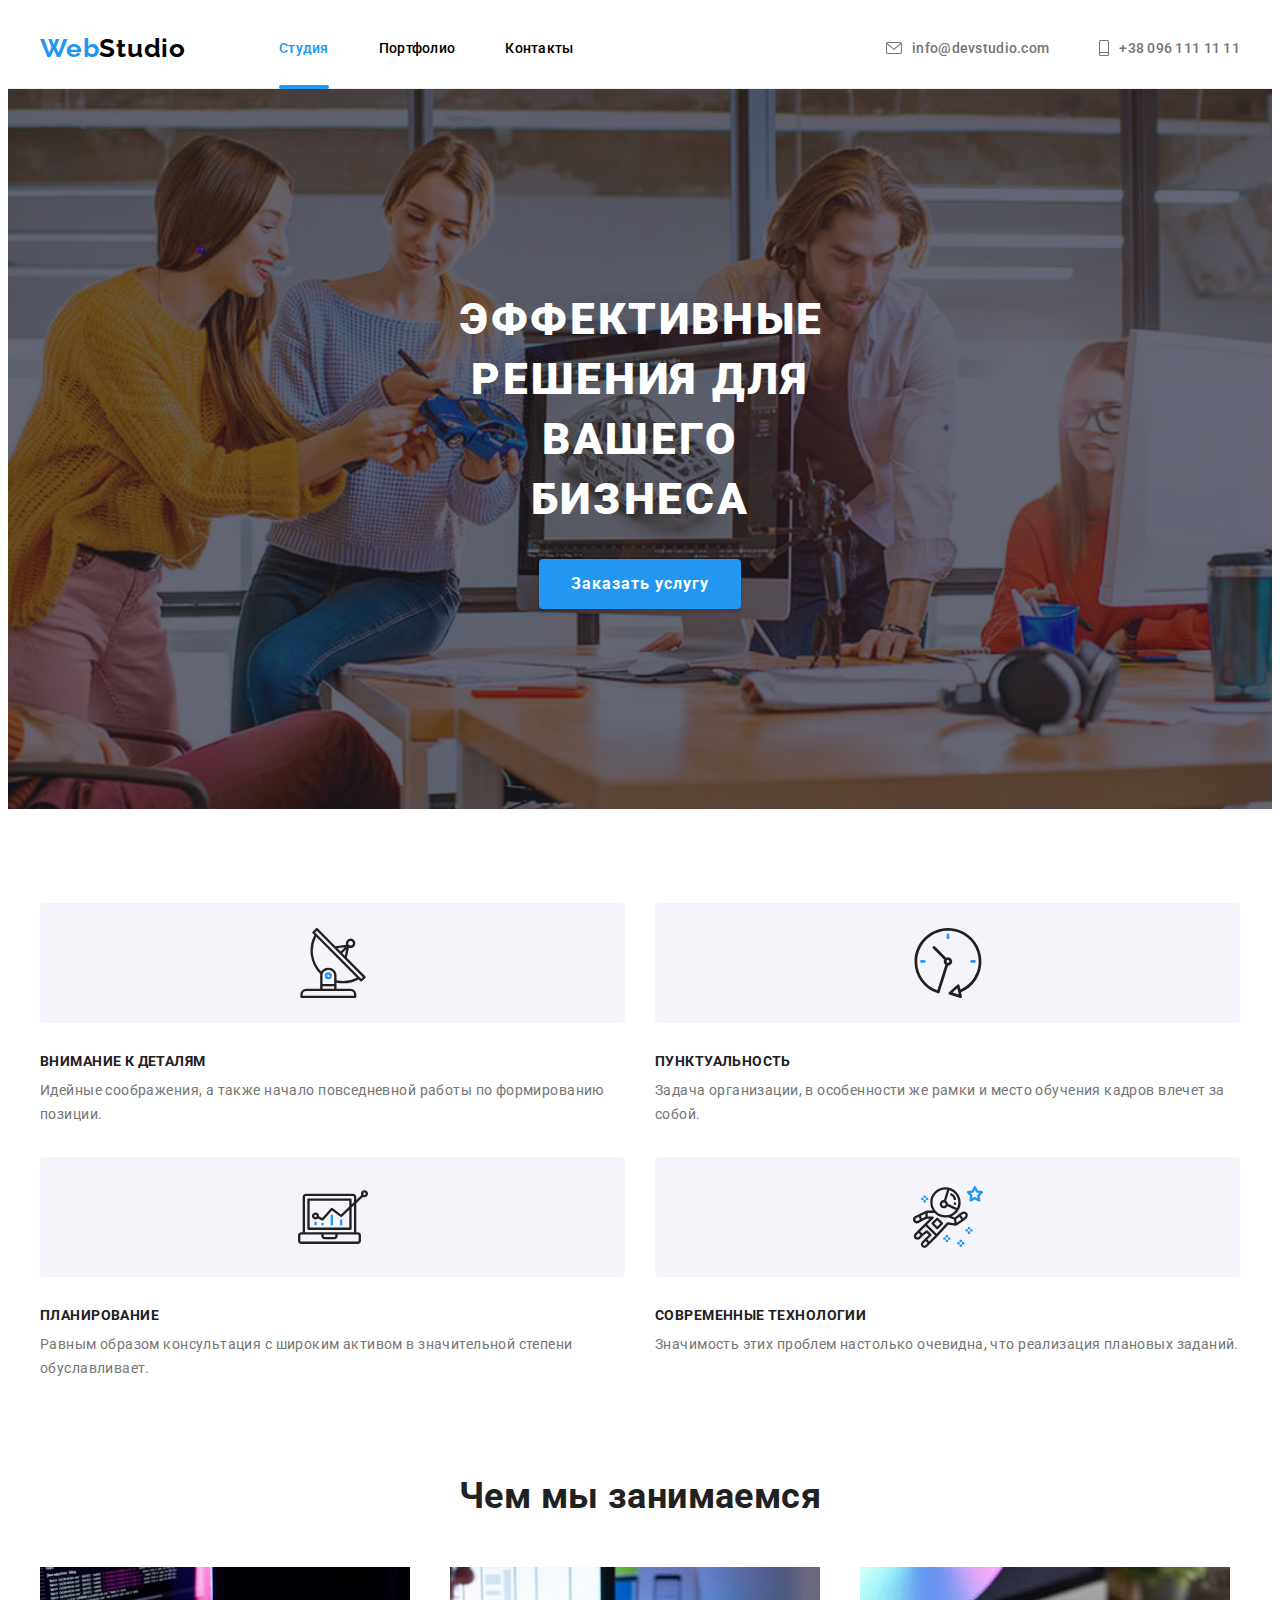
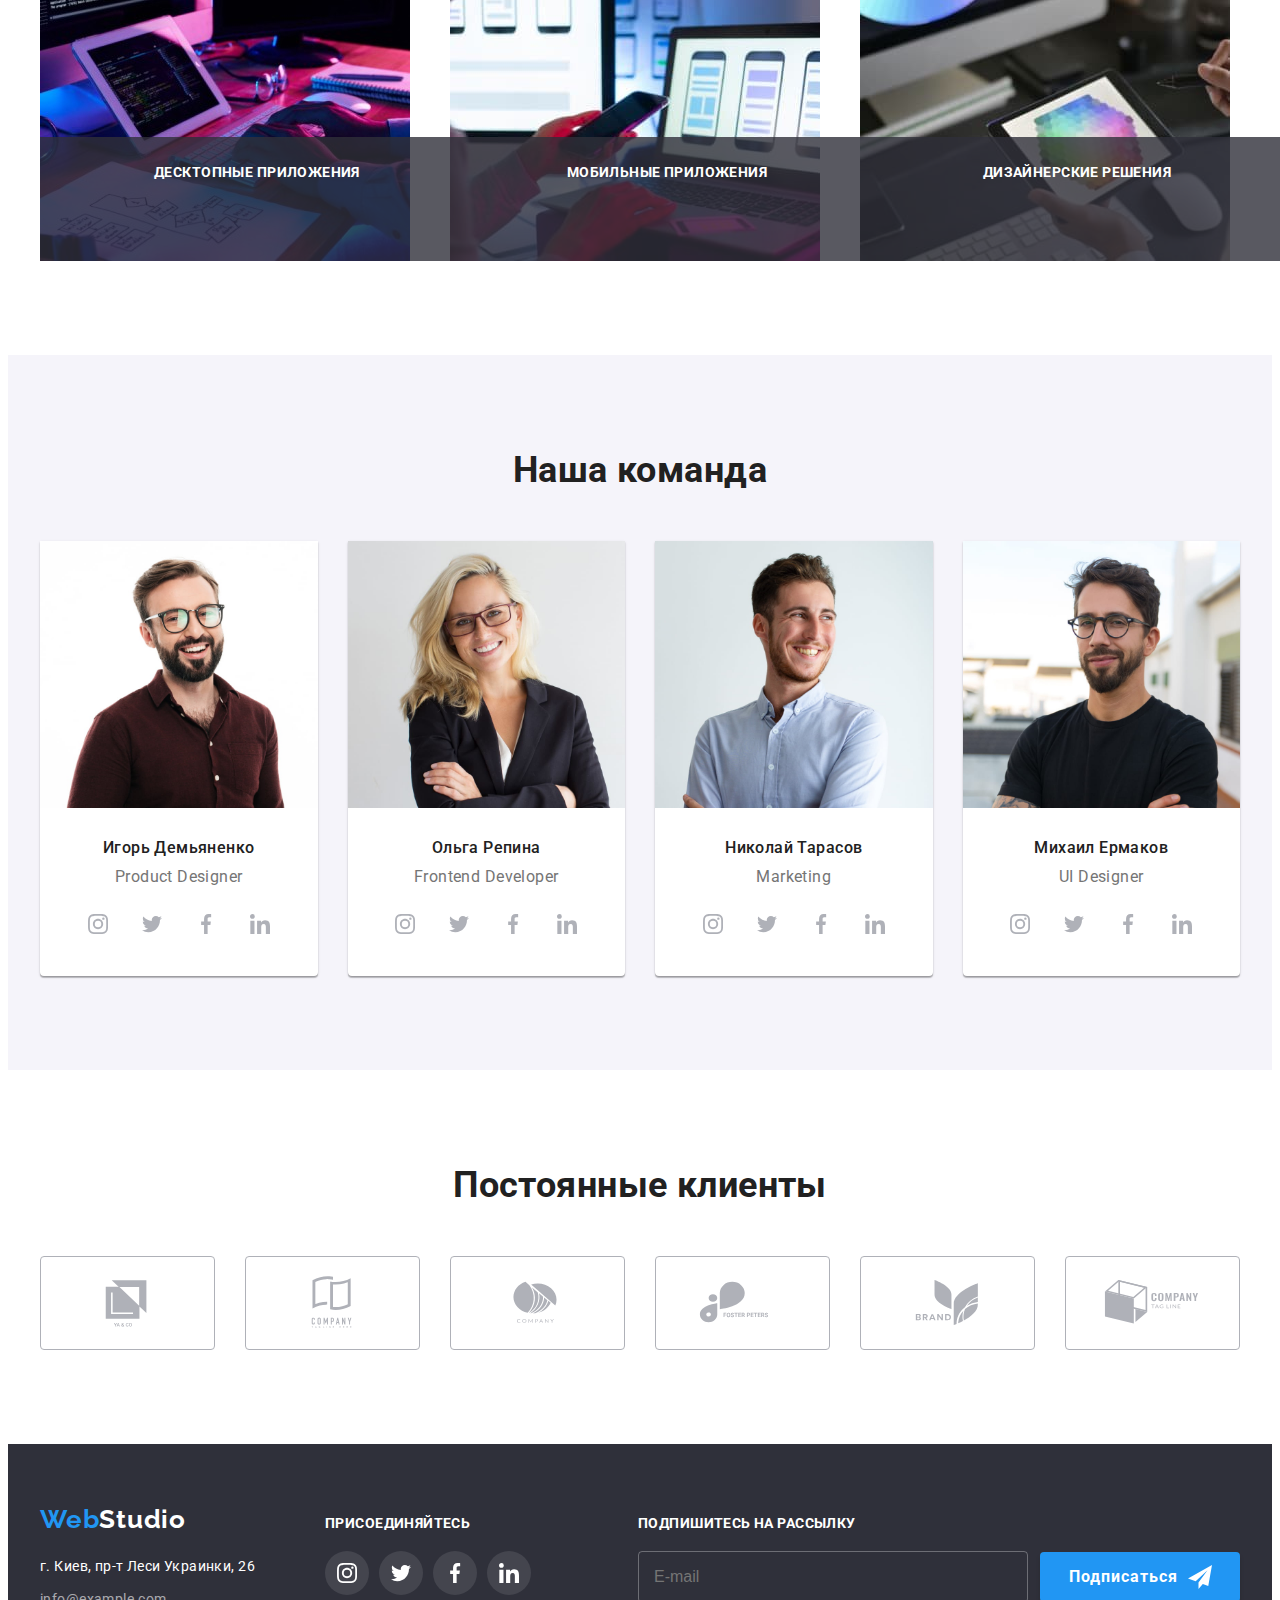
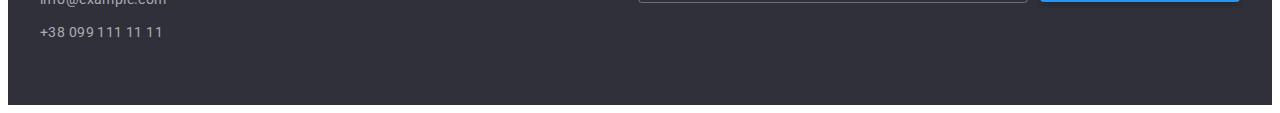
==== commit 9bb24c5e: "update" ====
--- a/index.html
+++ b/index.html
@@ -116,19 +116,28 @@
         <h2 class="title">Чем мы занимаемся</h2>
         <ul class="list grid">
           <li class="grid__cards work__list">
-            <img class="work__img" srcset="./images/about/img@1-lg.jpg, ./images/about/img@2-lg.jpg" src="./images/about/img@1-lg.jpg" alt="Создания кода" width="370" height="294" />
+            <picture>
+              <source srcset="./images/about/img@1-lg.jpg 1x, ./images/about/img@2-lg.jpg 2x" />
+            <img class="work__img" src="./images/about/img@1-lg.jpg" alt="Создания кода" width="370" height="294" />
+            </picture>
             <div class="work__wrap">
               <h3 class="work__text">Десктопные приложения</h3>
             </div>
           </li>
           <li class="grid__cards work__list">
-            <img class="work__img" srcset="./images/about/img@1-lg-1.jpg, ./images/about/img@2-lg-1.jpg" src="./images/about/img@1-lg-1.jpg" alt="Мобильные приложения" width="370" height="294" />
+            <picture>
+              <source srcset="./images/about/img@1-lg-1.jpg 1x, ./images/about/img@2-lg-1.jpg 2x" />
+            <img class="work__img" src="./images/about/img@1-lg-1.jpg" alt="Мобильные приложения" width="370" height="294" />
+            </picture>
             <div class="work__wrap">
               <h3 class="work__text">Мобильные приложения</h3>
             </div>
           </li>
           <li class="grid__cards work__list">
-            <img class="work__img" srcset="./images/about/img@1-lg-2.jpg, ./images/about/img@2-lg-2.jpg" src="./images/about/img@1-lg-2.jpg" alt="Графические решения" width="370" height="294" />
+            <picture>
+              <source srcset="./images/about/img@1-lg-2.jpg 1x, ./images/about/img@2-lg-2.jpg 2x" />
+            <img class="work__img" src="./images/about/img@1-lg-2.jpg" alt="Графические решения" width="370" height="294" />
+            </picture>
             <div class="work__wrap">
               <h3 class="work__text">Дизайнерские решения</h3>
             </div>
@@ -142,11 +151,11 @@
         <ul class="list grid">
           <li class="team__card grid__cards">
             <picture>
-              <source media="(min-width: 1200px)" srcset="./images/team/img@1x_lg.jpg, ./images/team/img@2x_lg.jpg" />
-
-              <source media="(min-width: 768px)" srcset="./images/team/img@1x_md.jpg, ./images/team/img@2x_md.jpg" />
-
-              <source media="(max-width: 767px)" srcset="./images/team/img@1x_s.jpg, ./images/team/img@2x_s.jpg" />
+              <source type="image/jpeg" media="(min-width: 1200px)" srcset="./images/team/img@1x_lg.jpg 1x, ./images/team/img@2x_lg.jpg 2x" />
+
+              <source type="image/jpeg" media="(min-width: 768px)" srcset="./images/team/img@1x_md.jpg 1x, ./images/team/img@2x_md.jpg 2x" />
+
+              <source type="image/jpeg" media="(max-width: 767px)" srcset="./images/team/img@1x_s.jpg 1x, ./images/team/img@2x_s.jpg 2x" />
               <img src="./images/team/img@1x_s.jpg" alt="Игорь Демьяненко" width="450" height="460" />
               </picture>
             <div class="team__wrapper">
@@ -186,13 +195,13 @@
           </li>
           <li class="team__card grid__cards">
             <picture>
-              <source media="(min-width: 1200px)"
-
-                srcset="./images/team/img@1x_lg-1.jpg, ./images/team/img@2x_lg-1.jpg" />
-
-              <source media="(min-width: 768px)" srcset="./images/team/img@1x_md-1.jpg, ./images/team/img@2x_md-1.jpg" />
-
-              <source media="(max-width: 767px)" srcset="./images/team/img@1x_s-1.jpg, ./images/team/img@2x_s-1.jpg" />
+              <source type="image/jpeg" media="(min-width: 1200px)"
+
+                srcset="./images/team/img@1x_lg-1.jpg 1x, ./images/team/img@2x_lg-1.jpg 2x" />
+
+              <source type="image/jpeg" media="(min-width: 768px)" srcset="./images/team/img@1x_md-1.jpg 1x, ./images/team/img@2x_md-1.jpg 2x" />
+
+              <source type="image/jpeg" media="(max-width: 767px)" srcset="./images/team/img@1x_s-1.jpg 1x, ./images/team/img@2x_s-1.jpg 2x" />
            <img src="./images/team/img@1x_s-1.jpg" alt="Ольга Репина" width="450" height="460" />
             </picture>
             <div class="team__wrapper">
@@ -232,12 +241,12 @@
           </li>
           <li class="team__card grid__cards">
             <picture>
-              <source media="(min-width: 1200px)"
-                srcset="./images/team/img@1x_lg-2.jpg, ./images/team/img@2x_lg-2.jpg" />
-
-              <source media="(min-width: 768px)" srcset="./images/team/img@1x_md-2.jpg, ./images/team/img@2x_md-2.jpg" />
-
-              <source media="(max-width: 767px)" srcset="./images/team/img@1x_s-2.jpg, ./images/team/img@2x_s-2.jpg" />
+              <source type="image/jpeg" media="(min-width: 1200px)"
+                srcset="./images/team/img@1x_lg-2.jpg 1x, ./images/team/img@2x_lg-2.jpg 2x" />
+
+              <source type="image/jpeg" media="(min-width: 768px)" srcset="./images/team/img@1x_md-2.jpg 1x, ./images/team/img@2x_md-2.jpg 2x" />
+
+              <source type="image/jpeg" media="(max-width: 767px)" srcset="./images/team/img@1x_s-2.jpg 1x, ./images/team/img@2x_s-2.jpg 2x" />
               <img src="./images/team/img@1x_s-2.jpg" alt="Николай Тарасов" width="450" height="460" />
               </picture>
             <div class="team__wrapper">
@@ -277,12 +286,12 @@
           </li>
           <li class="team__card grid__cards">
             <picture>
-              <source media="(min-width: 1200px)"
-                srcset="./images/team/img@1x_lg-3.jpg, ./images/team/img@2x_lg-3.jpg" />
-
-              <source media="(min-width: 768px)" srcset="./images/team/img@1x_md-3.jpg, ./images/team/img@2x_md-3.jpg" />
-
-              <source media="(max-width: 767px)" srcset="./images/team/img@1x_s-3.jpg, ./images/team/img@2x_s-3.jpg" />
+              <source type="image/jpeg" media="(min-width: 1200px)"
+                srcset="./images/team/img@1x_lg-3.jpg 1x, ./images/team/img@2x_lg-3.jpg 2x" />
+
+              <source type="image/jpeg" media="(min-width: 768px)" srcset="./images/team/img@1x_md-3.jpg 1x, ./images/team/img@2x_md-3.jpg 2x" />
+
+              <source type="image/jpeg" media="(max-width: 767px)" srcset="./images/team/img@1x_s-3.jpg 1x, ./images/team/img@2x_s-3.jpg 2x" />
               <img src="./images/team/img@1x_s-3.jpg" alt="Михаил Ермаков" width="450" height="460" />
               </picture>
             <div class="team__wrapper">
@@ -498,8 +507,8 @@
     </div>
   </div>
 
-  <div class="mobile is-hidden" data-menu>
-    <div class="mobile-menu is-open">
+  <div class="mobile is-open" data-menu>
+    <div class="mobile-menu">
       <button class="menu__btn" type="button" data-menu-close>
         <svg class="menu__close" width="40" height="40" aria-label="close">
           <use class="menu__close-icon" href="./images/symbol-defs.svg#icon-close_40px"></use>
--- a/css/mail.min.css
+++ b/css/mail.min.css
@@ -1 +1 @@
-:root{--main-text-cl: #757575;--title-text-cl: #212121;--accent-text-cl: #2196f3;--nav-text-cl: #000000;--second-bg-cl: #2f303a;--second-text-cl: #ffffff;--third-bg-cl: #f5f4fa;--btn-accent-cl: #188ce8;--link-contact-cl: rgba(255, 255, 255, 0.6);--border-header: #ececec;--indent-grid: 30px;--item: 4;--card-text: #eeeeee;--icon: #afb1b8;--anime-basic: 250ms cubic-bezier(0.4, 0, 0.2, 1)}.visually-hidden{position:absolute;width:1px;height:1px;margin:-1px;border:0;padding:0;white-space:nowrap;-webkit-clip-path:inset(100%);clip-path:inset(100%);clip:rect(0 0 0 0);overflow:hidden}body{font-family:"Roboto",sans-serif;font-size:14px;color:var(--main-text-cl);letter-spacing:.03em;line-height:1.71}h1,h2,h3,h4,h5,h6,p{margin:0}img{display:block;max-width:100%;height:auto;-o-object-fit:cover;object-fit:cover;-o-object-position:center;object-position:center}.list{list-style:none;padding:0;margin:0}.link{text-decoration:none;color:currentColor}.container{padding-left:15px;padding-right:15px;margin-right:auto;margin-left:auto}@media screen and (min-width: 480px){.container{width:480px}}@media screen and (min-width: 768px){.container{width:768px}}@media screen and (min-width: 1200px){.container{width:1200px}}.section{padding-top:60px;padding-bottom:60px}@media screen and (min-width: 1200px){.section{padding-top:94px;padding-bottom:94px}}.grid{display:-webkit-box;display:-ms-flexbox;display:flex;-ms-flex-wrap:wrap;flex-wrap:wrap;gap:30px}@media screen and (min-width: 768px){.grid__cards{-ms-flex-preferred-size:calc((100% - var(--indent-grid)*(var(--item) - 1))/var(--item));flex-basis:calc((100% - var(--indent-grid)*(var(--item) - 1))/var(--item))}}.logo{text-decoration:none;font-family:"Raleway";font-weight:700;font-size:26px;line-height:1.1923076923;letter-spacing:.03em;color:var(--accent-text-cl)}.button{font-family:"Roboto";background-color:var(--accent-text-cl);color:var(--second-text-cl);font-size:16px;-webkit-box-shadow:0px 4px 4px rgba(0,0,0,.15);box-shadow:0px 4px 4px rgba(0,0,0,.15);border-radius:4px;font-weight:700;line-height:1.875;letter-spacing:.06em;cursor:pointer;display:-webkit-box;display:-ms-flexbox;display:flex;-webkit-box-align:center;-ms-flex-align:center;align-items:center;-webkit-box-pack:center;-ms-flex-pack:center;justify-content:center;margin-right:auto;margin-left:auto;padding:10px 32px;border:none;min-width:200px;-webkit-transition:background-color 550ms cubic-bezier(0.4, 0, 0.2, 1);transition:background-color 550ms cubic-bezier(0.4, 0, 0.2, 1)}.button:focus,.button:hover{background-color:var(--btn-accent-cl)}.title{text-align:center;margin-bottom:30px;font-weight:700;font-size:28px;line-height:1.1785714286;color:var(--title-text-cl)}@media screen and (min-width: 1200px){.title{margin-bottom:50px;font-size:36px;line-height:1.1666666667}}.social{display:-webkit-box;display:-ms-flexbox;display:flex;-webkit-box-align:center;-ms-flex-align:center;align-items:center;-webkit-box-pack:center;-ms-flex-pack:center;justify-content:center;gap:10px}.social__link{display:-webkit-box;display:-ms-flexbox;display:flex;-webkit-box-align:center;-ms-flex-align:center;align-items:center;-webkit-box-pack:center;-ms-flex-pack:center;justify-content:center;width:44px;height:44px;border-radius:50%;color:var(--icon);-webkit-transition:color var(--anime-basic),background-color var(--anime-basic);transition:color var(--anime-basic),background-color var(--anime-basic)}.footer .social__link{background-color:rgba(255,255,255,.1);color:var(--second-text-cl)}.social__link:hover,.social__link:focus{color:var(--second-text-cl);background-color:var(--accent-text-cl)}.social__icon{fill:currentColor}.backdrop{position:fixed;top:0;left:0;width:100%;height:100%;background-color:rgba(0,0,0,.2);display:-webkit-box;display:-ms-flexbox;display:flex;-webkit-box-align:center;-ms-flex-align:center;align-items:center;-webkit-box-pack:center;-ms-flex-pack:center;justify-content:center;-webkit-transition:opacity var(--anime-basic),visibility var(--anime-basic);transition:opacity var(--anime-basic),visibility var(--anime-basic)}.backdrop.is-hidden{opacity:0;visibility:hidden;pointer-events:none}.modal{position:absolute;top:50%;left:50%;width:450px;height:609px;padding:40px;-webkit-transform:translate(-50%, -50%) scale(1) rotate(360deg);transform:translate(-50%, -50%) scale(1) rotate(360deg);-webkit-transition:-webkit-transform var(--anime-basic);transition:-webkit-transform var(--anime-basic);transition:transform var(--anime-basic);transition:transform var(--anime-basic), -webkit-transform var(--anime-basic);background-color:var(--second-text-cl);border-radius:4px}.backdrop.is-hidden .modal{-webkit-transform:translate(-50%, -50%) scale(0.1) rotate(180deg);transform:translate(-50%, -50%) scale(0.1) rotate(180deg)}@media screen and (min-width: 1200px){.modal{width:528px;height:581px}}.modal__btn{position:absolute;top:8px;right:8px;display:-webkit-box;display:-ms-flexbox;display:flex;-webkit-box-align:center;-ms-flex-align:center;align-items:center;-webkit-box-pack:center;-ms-flex-pack:center;justify-content:center;width:30px;height:30px;padding:0;background:var(--second-text-cl);border-radius:50%;border:1px solid rgba(0,0,0,.1);cursor:pointer;-webkit-transition:fill var(--anime-basic);transition:fill var(--anime-basic)}.modal__btn:hover,.modal__btn:focus{fill:var(--accent-text-cl)}.form{text-align:center}.form__title{display:block;margin-bottom:12px;font-weight:700;font-size:20px;line-height:1.5;text-align:center;letter-spacing:.03em;color:var(--title-text-cl)}@media screen and (min-width: 1200px){.form__title{line-height:1.15}}.form__group{margin-bottom:20px}.form__components{display:-webkit-box;display:-ms-flexbox;display:flex;-webkit-box-orient:vertical;-webkit-box-direction:normal;-ms-flex-direction:column;flex-direction:column;margin-bottom:10px}.form__components:last-child{margin-bottom:0}.form__group{margin-bottom:20px}.form__text{text-align:left;font-weight:400;font-size:12px;line-height:1.1666666667;letter-spacing:.01em;margin-bottom:4px}.form__wrap{position:relative}.form__input{width:100%;height:40px;border:1px solid rgba(33,33,33,.2);border-radius:4px;padding:11px;padding-left:40px;cursor:pointer;-webkit-transition:border-color var(--anime-basic);transition:border-color var(--anime-basic)}.form__input:focus-within,.form__input:hover{border-color:var(--accent-text-cl);outline:var(--accent-text-cl)}.form__input:focus-within:hover+.form__icon,.form__input:focus-within:focus-within+.form__icon,.form__input:hover:hover+.form__icon,.form__input:hover:focus-within+.form__icon{fill:var(--accent-text-cl)}.form__comment{width:100%;height:120px;border:1px solid rgba(33,33,33,.2);border-radius:4px;padding:12px 16px;resize:none;cursor:pointer;-webkit-transition:border-color var(--anime-basic);transition:border-color var(--anime-basic)}.form__comment:focus,.form__comment:hover{border-color:var(--accent-text-cl);outline:var(--accent-text-cl)}.form__comment::-webkit-input-placeholder{font-style:normal;font-weight:400;font-size:14px;line-height:1.1428571429;letter-spacing:.01em;color:rgba(117,117,117,.5)}.form__comment::-moz-placeholder{font-style:normal;font-weight:400;font-size:14px;line-height:1.1428571429;letter-spacing:.01em;color:rgba(117,117,117,.5)}.form__comment:-ms-input-placeholder{font-style:normal;font-weight:400;font-size:14px;line-height:1.1428571429;letter-spacing:.01em;color:rgba(117,117,117,.5)}.form__comment::-ms-input-placeholder{font-style:normal;font-weight:400;font-size:14px;line-height:1.1428571429;letter-spacing:.01em;color:rgba(117,117,117,.5)}.form__comment::placeholder{font-style:normal;font-weight:400;font-size:14px;line-height:1.1428571429;letter-spacing:.01em;color:rgba(117,117,117,.5)}.form__icon{position:absolute;top:50%;-webkit-transform:translateY(-50%);transform:translateY(-50%);left:12px;-webkit-transition:fill var(--anime-basic);transition:fill var(--anime-basic)}.form__agreement{display:-webkit-box;display:-ms-flexbox;display:flex;-webkit-box-align:center;-ms-flex-align:center;align-items:center;-webkit-box-pack:center;-ms-flex-pack:center;justify-content:center;gap:8px;cursor:pointer;margin-bottom:30px}.form__checkbox:hover+.form__agreement-icon .form__agreement-uncheck,.form__checkbox:focus+.form__agreement-icon .form__agreement-uncheck{fill:var(--accent-text-cl)}.form__agreement-check{opacity:0}.form__checkbox:checked+.form__agreement-icon .form__agreement-check{opacity:1}.form__agreement-text{font-weight:400;font-size:12px;line-height:1.1666666667;letter-spacing:.03em;-webkit-user-select:none;-moz-user-select:none;-ms-user-select:none;user-select:none;text-underline-position:under}@media screen and (min-width: 1200px){.form__agreement-text{font-size:14px;line-height:1.7142857143}}.form__agreement-link{color:var(--accent-text-cl)}.menu__btn{position:absolute;top:10px;right:15px;display:-webkit-box;display:-ms-flexbox;display:flex;-webkit-box-pack:center;-ms-flex-pack:center;justify-content:center;-webkit-box-align:center;-ms-flex-align:center;align-items:center;border:none;background-color:rgba(0,0,0,0);margin:0;padding:0;width:40px;height:40px;cursor:pointer;-webkit-transition:fill var(--anime-basic);transition:fill var(--anime-basic)}.menu__btn:hover,.menu__btn:focus{fill:var(--accent-text-cl)}@media screen and (min-width: 768px){.menu__btn{display:none}}.mobile{position:fixed;top:0;right:0;width:100%;height:100%;background:#fff;-webkit-transition:opacity 250ms cubic-bezier(0.4, 0, 0.2, 1),visibility 250ms cubic-bezier(0.4, 0, 0.2, 1);transition:opacity 250ms cubic-bezier(0.4, 0, 0.2, 1),visibility 250ms cubic-bezier(0.4, 0, 0.2, 1)}.mobile.is-hidden{opacity:0;visibility:hidden;pointer-events:none}.mobile.is-open{opacity:1;pointer-events:initial;visibility:visible;-webkit-transition:opacity 250ms cubic-bezier(0.4, 0, 0.2, 1),visibility 250ms cubic-bezier(0.4, 0, 0.2, 1);transition:opacity 250ms cubic-bezier(0.4, 0, 0.2, 1),visibility 250ms cubic-bezier(0.4, 0, 0.2, 1)}.mobile-menu{display:-webkit-box;display:-ms-flexbox;display:flex;-webkit-box-pack:start;-ms-flex-pack:start;justify-content:flex-start;-webkit-box-orient:vertical;-webkit-box-direction:normal;-ms-flex-direction:column;flex-direction:column;min-width:480px;padding-top:48px;padding-right:40px;padding-bottom:48px;padding-left:40px;-webkit-transform:translateY(-100%);transform:translateY(-100%);-webkit-transition:-webkit-transform 250ms cubic-bezier(0.4, 0, 0.2, 1);transition:-webkit-transform 250ms cubic-bezier(0.4, 0, 0.2, 1);transition:transform 250ms cubic-bezier(0.4, 0, 0.2, 1);transition:transform 250ms cubic-bezier(0.4, 0, 0.2, 1), -webkit-transform 250ms cubic-bezier(0.4, 0, 0.2, 1)}.mobile.is-open .mobile-menu{-webkit-transform:translateY(0);transform:translateY(0);-webkit-transition:-webkit-transform 250ms cubic-bezier(0.4, 0, 0.2, 1);transition:-webkit-transform 250ms cubic-bezier(0.4, 0, 0.2, 1);transition:transform 250ms cubic-bezier(0.4, 0, 0.2, 1);transition:transform 250ms cubic-bezier(0.4, 0, 0.2, 1), -webkit-transform 250ms cubic-bezier(0.4, 0, 0.2, 1)}.menu__item:not(:last-child){margin-bottom:32px}.menu__list{margin-bottom:306px}.menu__link{font-weight:500;font-size:40px;line-height:1.175;letter-spacing:.02em;color:var(--title-text-cl)}.menu__link:hover,.menu__link:focus{color:var(--accent-text-cl)}.menu__link--current{color:var(--accent-text-cl)}.menu__contact{margin-bottom:64px}.menu__phone{font-weight:500;font-size:34px;line-height:1.1764705882;letter-spacing:.02em;color:var(--accent-text-cl)}.menu__mail{font-weight:500;font-size:24px;line-height:1.1666666667;letter-spacing:.02em}.menu__socials{display:-webkit-box;display:-ms-flexbox;display:flex;-ms-flex-wrap:wrap;flex-wrap:wrap;gap:10px}.menu__social-link{display:-webkit-box;display:-ms-flexbox;display:flex;font-weight:500;font-size:18px;line-height:1.2222222222;letter-spacing:.02em;color:var(--accent-text-cl)}.menu__social-item:not(:last-child) .menu__social-link::after{display:-webkit-box;display:-ms-flexbox;display:flex;margin-left:10px;border:1px solid;color:rgba(33,33,33,.2);content:""}.header{font-weight:500;line-height:1.1428571429;letter-spacing:.02em;border-bottom:1px solid var(--border-header)}.header__container{display:-webkit-box;display:-ms-flexbox;display:flex;-webkit-box-align:center;-ms-flex-align:center;align-items:center}.header__logo{padding-top:16px;padding-bottom:16px;font-size:24px;line-height:calc 1.1666666667}@media screen and (min-width: 768px){.header__logo{padding-top:0;padding-bottom:0;margin-right:88px}}@media screen and (min-width: 1200px){.header__logo{margin-right:93px;font-size:26px;line-height:calc 1.1923076923}}.header__logo--part{color:var(--nav-text-cl)}.header__contact{display:none}@media screen and (min-width: 768px){.header__contact{display:block;gap:10px}}@media screen and (min-width: 1200px){.header__contact{display:-webkit-box;display:-ms-flexbox;display:flex;-webkit-box-align:center;-ms-flex-align:center;align-items:center;gap:50px}}@media screen and (min-width: 768px){.header__link-contact{display:block;font-size:12px;line-height:calc 1.1666666667;-webkit-box-align:center;-ms-flex-align:center;align-items:center;-webkit-transition:color var(--anime-basic);transition:color var(--anime-basic)}}@media screen and (min-width: 1200px){.header__link-contact{margin-bottom:0;display:-webkit-box;display:-ms-flexbox;display:flex;-webkit-box-align:center;-ms-flex-align:center;align-items:center;font-size:14px;line-height:calc 1.1428571429;padding-top:32px;padding-bottom:32px;-webkit-transition:color var(--anime-basic);transition:color var(--anime-basic)}}.header__link-contact:focus,.header__link-contact:hover{color:var(--accent-text-cl)}@media screen and (min-width: 768px){.header__icon{margin-right:8px;fill:currentColor}}@media screen and (min-width: 1200px){.header__icon{margin-right:10px;fill:currentColor}}.menu-btn{position:absolute;border:none;background-color:rgba(0,0,0,0);top:10px;right:15px;cursor:pointer}.menu-btn:hover,.menu-btn:focus{fill:var(--accent-text-cl)}@media screen and (min-width: 768px){.menu-btn{display:none}}.hero{background-color:var(--second-bg-cl);padding-top:118px;padding-bottom:118px;text-align:center;background-repeat:no-repeat;background-size:cover;background-position:center;max-width:480px;margin-right:auto;margin-left:auto;background-image:-webkit-gradient(linear, left top, right top, from(rgba(47, 48, 58, 0.4)), to(rgba(47, 48, 58, 0.4))),url(../images/hero/img@1x_s.png);background-image:linear-gradient(to right, rgba(47, 48, 58, 0.4), rgba(47, 48, 58, 0.4)),url(../images/hero/img@1x_s.png)}@media(min-device-pixel-ratio: 2),(-webkit-min-device-pixel-ratio: 2),(min-resolution: 192dpi),(min-resolution: 2dppx){.hero{background-image:-webkit-gradient(linear, left top, right top, from(rgba(47, 48, 58, 0.4)), to(rgba(47, 48, 58, 0.4))),url(../images/hero/img@2x_s.png);background-image:linear-gradient(to right, rgba(47, 48, 58, 0.4), rgba(47, 48, 58, 0.4)),url(../images/hero/img@2x_s.png)}}@media screen and (min-width: 768px){.hero{background-image:-webkit-gradient(linear, left top, right top, from(rgba(47, 48, 58, 0.4)), to(rgba(47, 48, 58, 0.4))),url(../images/hero/img@1x_m.png);background-image:linear-gradient(to right, rgba(47, 48, 58, 0.4), rgba(47, 48, 58, 0.4)),url(../images/hero/img@1x_m.png);max-width:768px}}@media screen and (min-width: 768px)and (min-device-pixel-ratio: 2),screen and (min-width: 768px)and (-webkit-min-device-pixel-ratio: 2),screen and (min-width: 768px)and (min-resolution: 192dpi),screen and (min-width: 768px)and (min-resolution: 2dppx){.hero{background-image:-webkit-gradient(linear, left top, right top, from(rgba(47, 48, 58, 0.4)), to(rgba(47, 48, 58, 0.4))),url(../mages/hero/img@2x_m.png);background-image:linear-gradient(to right, rgba(47, 48, 58, 0.4), rgba(47, 48, 58, 0.4)),url(../mages/hero/img@2x_m.png)}}@media screen and (min-width: 1200px){.hero{background-image:-webkit-gradient(linear, left top, right top, from(rgba(47, 48, 58, 0.4)), to(rgba(47, 48, 58, 0.4))),url(../images/hero/img@1x_lg.png);background-image:linear-gradient(to right, rgba(47, 48, 58, 0.4), rgba(47, 48, 58, 0.4)),url(../images/hero/img@1x_lg.png);padding-top:200px;padding-bottom:200px;max-width:1600px}}@media screen and (min-width: 1200px)and (min-device-pixel-ratio: 2),screen and (min-width: 1200px)and (-webkit-min-device-pixel-ratio: 2),screen and (min-width: 1200px)and (min-resolution: 192dpi),screen and (min-width: 1200px)and (min-resolution: 2dppx){.hero{background-image:url(../images/hero/img@2x_lg.png)}}.hero__title{font-weight:900;font-size:26px;line-height:1.6153846154;letter-spacing:.06em;color:var(--second-text-cl);text-transform:uppercase;width:360px;margin-left:auto;margin-right:auto;margin-bottom:30px}@media screen and (min-width: 1200px){.hero__title{line-height:1.3636363636;width:696px}}.nav{display:none}@media screen and (min-width: 768px){.nav{display:block;color:var(--nav-text-cl);margin-right:auto}}.nav__list{display:-webkit-box;display:-ms-flexbox;display:flex;-webkit-box-align:center;-ms-flex-align:center;align-items:center;gap:50px}.nav__link{display:-webkit-box;display:-ms-flexbox;display:flex;-webkit-box-align:center;-ms-flex-align:center;align-items:center;padding-top:32px;padding-bottom:32px;-webkit-transition:color var(--anime-basic);transition:color var(--anime-basic)}.nav__link:focus,.nav__link:hover{color:var(--accent-text-cl)}.nav__link--current{position:relative;color:var(--accent-text-cl)}.nav__link--current::after{content:"";position:absolute;bottom:-1px;left:0;display:block;width:100%;height:4px;background-color:var(--accent-text-cl);border-radius:2px}.about__group{display:-webkit-box;display:-ms-flexbox;display:flex;height:120px;-webkit-box-align:center;-ms-flex-align:center;align-items:center;-webkit-box-pack:center;-ms-flex-pack:center;justify-content:center;background:var(--third-bg-cl);border-radius:4px;margin-bottom:30px}@media screen and (min-width: 768px){.about__group{min-width:354px}}@media screen and (min-width: 1200px){.about__group{min-width:270px}}.about__title{font-weight:700;font-size:14px;line-height:1.1428571429;text-align:center;text-transform:uppercase;color:var(--title-text-cl);margin-bottom:10px}@media screen and (min-width: 768px){.about__title{text-align:left}}.about__text{width:100%}.work{display:none}@media screen and (min-width: 1200px){.work{padding-top:0;display:block}}.work__list{--item: 3;position:relative}.work__wrap{position:absolute;min-height:70px;width:100%;bottom:0;left:0;padding:27px;background-color:rgba(47,48,58,.8)}.work__text{font-weight:700;font-size:14px;font-style:normal;line-height:1.1428571429;text-align:center;text-transform:uppercase;color:var(--second-text-cl)}.client__list{--item: 2}@media screen and (min-width: 768px){.client__list{--item: 3}}@media screen and (min-width: 1200px){.client__list{--item: 6}}.client__logo{display:-webkit-box;display:-ms-flexbox;display:flex;-webkit-box-align:center;-ms-flex-align:center;align-items:center;-webkit-box-pack:center;-ms-flex-pack:center;justify-content:center;height:92px;min-width:210px;border:1px solid currentColor;border-radius:4px;color:var(--icon);-webkit-transition:color var(--anime-basic);transition:color var(--anime-basic)}@media screen and (min-width: 768px){.client__logo{min-width:226px}}@media screen and (min-width: 1200px){.client__logo{min-width:170px}}.client__logo:focus,.client__logo:hover{color:var(--accent-text-cl)}.client__icon{fill:currentColor}.team{background-color:var(--third-bg-cl)}.team__card{background-color:var(--second-text-cl);-webkit-box-shadow:0px 1px 3px rgba(0,0,0,.12),0px 1px 1px rgba(0,0,0,.14),0px 2px 1px rgba(0,0,0,.2);box-shadow:0px 1px 3px rgba(0,0,0,.12),0px 1px 1px rgba(0,0,0,.14),0px 2px 1px rgba(0,0,0,.2);border-radius:0px 0px 4px 4px}@media screen and (min-width: 768px){.team__card{--item: 2}}@media screen and (min-width: 1200px){.team__card{--item: 4}}.team__wrapper{padding-top:30px;padding-bottom:24px;text-align:center}@media screen and (min-width: 1200px){.team__wrapper{padding:30px}}.team__name{font-weight:500;font-size:16px;line-height:1.1875;color:var(--title-text-cl);margin-bottom:10px}.team__proffesion{font-size:16px;line-height:1.1875;margin-bottom:16px}.footer{background-color:var(--second-bg-cl);padding-top:60px;padding-bottom:60px}.footer-container{display:block;text-align:center}@media screen and (min-width: 768px){.footer-container{display:-webkit-box;display:-ms-flexbox;display:flex;-ms-flex-wrap:wrap;flex-wrap:wrap;-ms-flex-pack:distribute;justify-content:space-around;-webkit-box-align:baseline;-ms-flex-align:baseline;align-items:baseline;gap:70px}}@media screen and (min-width: 1200px){.footer-container{display:-webkit-box;display:-ms-flexbox;display:flex;text-align:left;-webkit-box-align:baseline;-ms-flex-align:baseline;align-items:baseline;gap:70px}}.footer__part{margin-bottom:60px}@media screen and (min-width: 768px){.footer__part{margin-bottom:0}}.footer__logo{display:inline-block;margin-bottom:20px}.footer__logo--part{color:var(--second-text-cl)}.footer__contacts{font-style:normal}.footer__item:not(:last-child){margin-bottom:8px}@media screen and (min-width: 1200px){.footer__item:not(:last-child){margin-bottom:9px}}.footer__contact{color:var(--link-contact-cl);-webkit-transition:color var(--anime-basic);transition:color var(--anime-basic)}.footer__contact:focus,.footer__contact:hover{color:var(--accent-text-cl)}.footer__addres{font-style:normal;color:var(--second-text-cl)}.footer__title{font-weight:700;font-size:14px;line-height:1.1428571429;text-transform:uppercase;color:var(--second-text-cl);margin-bottom:20px}@media screen and (min-width: 768px){.footer__subscribing{display:-webkit-box;display:-ms-flexbox;display:flex;-webkit-box-orient:vertical;-webkit-box-direction:normal;-ms-flex-direction:column;flex-direction:column;-webkit-box-align:center;-ms-flex-align:center;align-items:center;-webkit-box-pack:center;-ms-flex-pack:center;justify-content:center;gap:20px}}@media screen and (min-width: 1200px){.footer__subscribing{display:block;margin-left:auto}}.footer__subscribing-form{display:block}@media screen and (min-width: 768px){.footer__subscribing-form{display:block;-webkit-box-align:center;-ms-flex-align:center;align-items:center;-webkit-box-pack:center;-ms-flex-pack:center;justify-content:center;gap:12px}}@media screen and (min-width: 1200px){.footer__subscribing-form{display:-webkit-box;display:-ms-flexbox;display:flex;-webkit-box-align:center;-ms-flex-align:center;align-items:center;-webkit-box-pack:center;-ms-flex-pack:center;justify-content:center;gap:12px}}.footer__input{width:100%;padding:15px;font-weight:400;font-size:16px;line-height:1.25;display:-webkit-inline-box;display:-ms-inline-flexbox;display:inline-flex;-webkit-box-align:center;-ms-flex-align:center;align-items:center;border:1px solid rgba(255,255,255,.3);border-radius:4px;background-color:rgba(0,0,0,0);color:var(--second-text-cl);margin-bottom:20px}@media screen and (min-width: 768px){.footer__input{width:450px}}@media screen and (min-width: 1200px){.footer__input{margin-bottom:0;width:358px}}.footer__btn{gap:10px;padding-top:10px;padding-right:28px;padding-bottom:10px;padding-left:29px}.project__filter{display:-webkit-box;display:-ms-flexbox;display:flex;-ms-flex-wrap:wrap;flex-wrap:wrap;gap:8px;-webkit-box-pack:start;-ms-flex-pack:start;justify-content:flex-start;margin-bottom:40px}@media screen and (min-width: 768px){.project__filter{display:-webkit-box;display:-ms-flexbox;display:flex;-webkit-box-pack:center;-ms-flex-pack:center;justify-content:center}}@media screen and (min-width: 1200px){.project__filter{display:-webkit-box;display:-ms-flexbox;display:flex;gap:8px;-webkit-box-pack:center;-ms-flex-pack:center;justify-content:center;margin-bottom:34px}}.project__btn{font-family:inherit;background-color:var(--third-bg-cl);border-radius:4px;font-weight:500;font-size:16px;line-height:1.625;letter-spacing:.03em;text-align:center;color:var(--title-text-cl);cursor:pointer;border:none;padding:6px 22px;-webkit-transition:color var(--anime-basic),background-color var(--anime-basic),-webkit-box-shadow var(--anime-basic);transition:color var(--anime-basic),background-color var(--anime-basic),-webkit-box-shadow var(--anime-basic);transition:color var(--anime-basic),background-color var(--anime-basic),box-shadow var(--anime-basic);transition:color var(--anime-basic),background-color var(--anime-basic),box-shadow var(--anime-basic),-webkit-box-shadow var(--anime-basic)}.project__btn:hover,.project__btn:focus{color:var(--second-text-cl);background-color:var(--accent-text-cl);-webkit-box-shadow:0px 3px 1px rgba(0,0,0,.1),0px 1px 2px rgba(0,0,0,.08),0px 2px 2px rgba(0,0,0,.12);box-shadow:0px 3px 1px rgba(0,0,0,.1),0px 1px 2px rgba(0,0,0,.08),0px 2px 2px rgba(0,0,0,.12)}.project__item{--item: 1}@media screen and (min-width: 768px){.project__item{--item: 2}}@media screen and (min-width: 1200px){.project__item{--item: 3}}.project__link{display:-webkit-box;display:-ms-flexbox;display:flex;-webkit-box-orient:vertical;-webkit-box-direction:normal;-ms-flex-direction:column;flex-direction:column;-webkit-transition:-webkit-box-shadow var(--anime-basic);transition:-webkit-box-shadow var(--anime-basic);transition:box-shadow var(--anime-basic);transition:box-shadow var(--anime-basic), -webkit-box-shadow var(--anime-basic);height:100%}.project__link:focus,.project__link:hover{-webkit-box-shadow:0px 1px 1px rgba(0,0,0,.12),0px 4px 4px rgba(0,0,0,.06),1px 4px 6px rgba(0,0,0,.16);box-shadow:0px 1px 1px rgba(0,0,0,.12),0px 4px 4px rgba(0,0,0,.06),1px 4px 6px rgba(0,0,0,.16)}.project__card{position:relative;overflow:hidden}.project__overlay{position:absolute;left:0;bottom:0;height:100%;width:100%;padding:63px 24px;background-color:rgba(33,150,243,.9);-webkit-transform:translateY(100%);transform:translateY(100%);-webkit-transition:-webkit-transform var(--anime-basic);transition:-webkit-transform var(--anime-basic);transition:transform var(--anime-basic);transition:transform var(--anime-basic), -webkit-transform var(--anime-basic)}.project__link:hover .project__overlay,.project__link:focus .project__overlay{-webkit-transform:translateY(0);transform:translateY(0)}.project__overlay-text{font-style:normal;font-weight:400;font-size:18px;line-height:1.5555555556;color:var(--second-text-cl)}.project__name{border:1px solid var(--card-text);border-top:none;padding-top:20px;padding-right:24px;padding-bottom:20px;padding-left:24px}@media screen and (min-width: 768px){.project__name{-webkit-box-flex:1;-ms-flex-positive:1;flex-grow:1}}.project__title{font-weight:700;font-size:18px;line-height:2;letter-spacing:.06em;color:var(--title-text-cl);margin-bottom:4px}.project__text{font-size:16px;line-height:1.875}/*# sourceMappingURL=mail.min.css.map */+:root{--main-text-cl: #757575;--title-text-cl: #212121;--accent-text-cl: #2196f3;--nav-text-cl: #000000;--second-bg-cl: #2f303a;--second-text-cl: #ffffff;--third-bg-cl: #f5f4fa;--btn-accent-cl: #188ce8;--link-contact-cl: rgba(255, 255, 255, 0.6);--border-header: #ececec;--indent-grid: 30px;--item: 1;--card-text: #eeeeee;--icon: #afb1b8;--anime-basic: 250ms cubic-bezier(0.4, 0, 0.2, 1)}.visually-hidden{position:absolute;width:1px;height:1px;margin:-1px;border:0;padding:0;white-space:nowrap;-webkit-clip-path:inset(100%);clip-path:inset(100%);clip:rect(0 0 0 0);overflow:hidden}body{font-family:"Roboto",sans-serif;font-size:14px;color:var(--main-text-cl);letter-spacing:.03em;line-height:1.71}h1,h2,h3,h4,h5,h6,p{margin:0}img{display:block;max-width:100%;height:auto;-o-object-fit:cover;object-fit:cover;-o-object-position:center;object-position:center}.list{list-style:none;padding:0;margin:0}.link{text-decoration:none;color:currentColor}.container{padding-left:15px;padding-right:15px;margin-right:auto;margin-left:auto}@media screen and (min-width: 480px){.container{width:480px}}@media screen and (min-width: 768px){.container{width:768px}}@media screen and (min-width: 1200px){.container{width:1200px}}.section{padding-top:60px;padding-bottom:60px}@media screen and (min-width: 1200px){.section{padding-top:94px;padding-bottom:94px}}.grid{display:-webkit-box;display:-ms-flexbox;display:flex;-ms-flex-wrap:wrap;flex-wrap:wrap;gap:30px}@media screen and (min-width: 768px){.grid{--item: 2}}@media screen and (min-width: 768px){.grid__cards{-ms-flex-preferred-size:calc((100% - var(--indent-grid)*(var(--item) - 1))/var(--item));flex-basis:calc((100% - var(--indent-grid)*(var(--item) - 1))/var(--item))}}.logo{text-decoration:none;font-family:"Raleway";font-weight:700;font-size:26px;line-height:1.1923076923;letter-spacing:.03em;color:var(--accent-text-cl)}.button{font-family:"Roboto";background-color:var(--accent-text-cl);color:var(--second-text-cl);font-size:16px;-webkit-box-shadow:0px 4px 4px rgba(0,0,0,.15);box-shadow:0px 4px 4px rgba(0,0,0,.15);border-radius:4px;font-weight:700;line-height:1.875;letter-spacing:.06em;cursor:pointer;display:-webkit-box;display:-ms-flexbox;display:flex;-webkit-box-align:center;-ms-flex-align:center;align-items:center;-webkit-box-pack:center;-ms-flex-pack:center;justify-content:center;margin-right:auto;margin-left:auto;padding:10px 32px;border:none;min-width:200px;-webkit-transition:background-color 550ms cubic-bezier(0.4, 0, 0.2, 1);transition:background-color 550ms cubic-bezier(0.4, 0, 0.2, 1)}.button:focus,.button:hover{background-color:var(--btn-accent-cl)}.title{text-align:center;margin-bottom:30px;font-weight:700;font-size:28px;line-height:1.1785714286;color:var(--title-text-cl)}@media screen and (min-width: 1200px){.title{margin-bottom:50px;font-size:36px;line-height:1.1666666667}}.social{display:-webkit-box;display:-ms-flexbox;display:flex;-webkit-box-align:center;-ms-flex-align:center;align-items:center;-webkit-box-pack:center;-ms-flex-pack:center;justify-content:center;gap:10px}.social__link{display:-webkit-box;display:-ms-flexbox;display:flex;-webkit-box-align:center;-ms-flex-align:center;align-items:center;-webkit-box-pack:center;-ms-flex-pack:center;justify-content:center;width:44px;height:44px;border-radius:50%;color:var(--icon);-webkit-transition:color var(--anime-basic),background-color var(--anime-basic);transition:color var(--anime-basic),background-color var(--anime-basic)}.footer .social__link{background-color:rgba(255,255,255,.1);color:var(--second-text-cl)}.social__link:hover,.social__link:focus{color:var(--second-text-cl);background-color:var(--accent-text-cl)}.social__icon{fill:currentColor}.backdrop{position:fixed;top:0;left:0;width:100%;height:100%;background-color:rgba(0,0,0,.2);overflow:auto;display:-webkit-box;display:-ms-flexbox;display:flex;-webkit-box-align:center;-ms-flex-align:center;align-items:center;-webkit-box-pack:center;-ms-flex-pack:center;justify-content:center;-webkit-transition:opacity var(--anime-basic),visibility var(--anime-basic);transition:opacity var(--anime-basic),visibility var(--anime-basic)}.backdrop.is-hidden{opacity:0;visibility:hidden;pointer-events:none}.modal{position:absolute;top:10%;left:50%;max-width:450px;width:100%;height:609px;padding:40px;-webkit-transform:translate(-50%);transform:translate(-50%);-webkit-transition:-webkit-transform var(--anime-basic);transition:-webkit-transform var(--anime-basic);transition:transform var(--anime-basic);transition:transform var(--anime-basic), -webkit-transform var(--anime-basic);background-color:var(--second-text-cl);border-radius:4px}.backdrop.is-hidden .modal{-webkit-transform:translate(-50%, -50%) scale(0.1) rotate(180deg);transform:translate(-50%, -50%) scale(0.1) rotate(180deg)}@media screen and (min-width: 768px){.modal{top:50%;-webkit-transform:translate(-50%, -50%) scale(1) rotate(360deg);transform:translate(-50%, -50%) scale(1) rotate(360deg)}}@media screen and (min-width: 1200px){.modal{width:528px;height:581px}}.modal__btn{position:absolute;top:8px;right:8px;display:-webkit-box;display:-ms-flexbox;display:flex;-webkit-box-align:center;-ms-flex-align:center;align-items:center;-webkit-box-pack:center;-ms-flex-pack:center;justify-content:center;width:30px;height:30px;padding:0;background:var(--second-text-cl);border-radius:50%;border:1px solid rgba(0,0,0,.1);cursor:pointer;-webkit-transition:fill var(--anime-basic);transition:fill var(--anime-basic)}.modal__btn:hover,.modal__btn:focus{fill:var(--accent-text-cl)}.form{text-align:center}.form__title{display:block;margin-bottom:12px;font-weight:700;font-size:20px;line-height:1.5;text-align:center;letter-spacing:.03em;color:var(--title-text-cl)}@media screen and (min-width: 1200px){.form__title{line-height:1.15}}.form__group{margin-bottom:20px}.form__components{display:-webkit-box;display:-ms-flexbox;display:flex;-webkit-box-orient:vertical;-webkit-box-direction:normal;-ms-flex-direction:column;flex-direction:column;margin-bottom:10px}.form__components:last-child{margin-bottom:0}.form__group{margin-bottom:20px}.form__text{text-align:left;font-weight:400;font-size:12px;line-height:1.1666666667;letter-spacing:.01em;margin-bottom:4px}.form__wrap{position:relative}.form__input{width:100%;height:40px;border:1px solid rgba(33,33,33,.2);border-radius:4px;padding:11px;padding-left:40px;cursor:pointer;-webkit-transition:border-color var(--anime-basic);transition:border-color var(--anime-basic)}.form__input:focus-within,.form__input:hover{border-color:var(--accent-text-cl);outline:var(--accent-text-cl)}.form__input:focus-within:hover+.form__icon,.form__input:focus-within:focus-within+.form__icon,.form__input:hover:hover+.form__icon,.form__input:hover:focus-within+.form__icon{fill:var(--accent-text-cl)}.form__comment{width:100%;height:120px;border:1px solid rgba(33,33,33,.2);border-radius:4px;padding:12px 16px;resize:none;cursor:pointer;-webkit-transition:border-color var(--anime-basic);transition:border-color var(--anime-basic)}.form__comment:focus,.form__comment:hover{border-color:var(--accent-text-cl);outline:var(--accent-text-cl)}.form__comment::-webkit-input-placeholder{font-style:normal;font-weight:400;font-size:14px;line-height:1.1428571429;letter-spacing:.01em;color:rgba(117,117,117,.5)}.form__comment::-moz-placeholder{font-style:normal;font-weight:400;font-size:14px;line-height:1.1428571429;letter-spacing:.01em;color:rgba(117,117,117,.5)}.form__comment:-ms-input-placeholder{font-style:normal;font-weight:400;font-size:14px;line-height:1.1428571429;letter-spacing:.01em;color:rgba(117,117,117,.5)}.form__comment::-ms-input-placeholder{font-style:normal;font-weight:400;font-size:14px;line-height:1.1428571429;letter-spacing:.01em;color:rgba(117,117,117,.5)}.form__comment::placeholder{font-style:normal;font-weight:400;font-size:14px;line-height:1.1428571429;letter-spacing:.01em;color:rgba(117,117,117,.5)}.form__icon{position:absolute;top:50%;-webkit-transform:translateY(-50%);transform:translateY(-50%);left:12px;-webkit-transition:fill var(--anime-basic);transition:fill var(--anime-basic)}.form__agreement{display:-webkit-box;display:-ms-flexbox;display:flex;-webkit-box-align:center;-ms-flex-align:center;align-items:center;-webkit-box-pack:center;-ms-flex-pack:center;justify-content:center;gap:8px;cursor:pointer;margin-bottom:30px}.form__agreement-icon{-ms-flex-negative:0;flex-shrink:0}.form__checkbox:hover+.form__agreement-icon .form__agreement-uncheck,.form__checkbox:focus+.form__agreement-icon .form__agreement-uncheck{fill:var(--accent-text-cl)}.form__agreement-check{opacity:0}.form__checkbox:checked+.form__agreement-icon .form__agreement-check{opacity:1}.form__agreement-text{font-weight:400;font-size:12px;line-height:1.1666666667;letter-spacing:.03em;-webkit-user-select:none;-moz-user-select:none;-ms-user-select:none;user-select:none;text-underline-position:under}@media screen and (min-width: 1200px){.form__agreement-text{font-size:14px;line-height:1.7142857143}}.form__agreement-link{color:var(--accent-text-cl)}.menu__btn{position:absolute;top:10px;right:15px;display:-webkit-box;display:-ms-flexbox;display:flex;-webkit-box-pack:center;-ms-flex-pack:center;justify-content:center;-webkit-box-align:center;-ms-flex-align:center;align-items:center;border:none;background-color:rgba(0,0,0,0);margin:0;padding:0;width:40px;height:40px;cursor:pointer;-webkit-transition:fill var(--anime-basic);transition:fill var(--anime-basic)}.menu__btn:hover,.menu__btn:focus{fill:var(--accent-text-cl)}@media screen and (min-width: 768px){.menu__btn{display:none}}.mobile{position:fixed;top:0;right:0;width:100%;height:100%;background:#fff;-webkit-transform:translateX(100%);transform:translateX(100%);-webkit-transition:-webkit-transform var(--anime-basic);transition:-webkit-transform var(--anime-basic);transition:transform var(--anime-basic);transition:transform var(--anime-basic), -webkit-transform var(--anime-basic)}.mobile.is-open{-webkit-transform:translateX(0);transform:translateX(0)}@media screen and (min-width: 768px){.mobile{display:none}}.mobile-menu{display:-webkit-box;display:-ms-flexbox;display:flex;-webkit-box-pack:start;-ms-flex-pack:start;justify-content:flex-start;-webkit-box-orient:vertical;-webkit-box-direction:normal;-ms-flex-direction:column;flex-direction:column;width:100%;height:100%;padding:48px 40px;overflow:auto;gap:64px}.menu__item:not(:last-child){margin-bottom:32px}.menu__list{margin-bottom:auto}.menu__link{font-weight:500;font-size:40px;line-height:1.175;letter-spacing:.02em;color:var(--title-text-cl)}.menu__link:hover,.menu__link:focus{color:var(--accent-text-cl)}.menu__link--current{color:var(--accent-text-cl)}.menu__contact .menu__phone{font-weight:500;font-size:34px;line-height:1.1764705882;letter-spacing:.02em;color:var(--accent-text-cl)}.menu__mail{font-weight:500;font-size:24px;line-height:1.1666666667;letter-spacing:.02em}.menu__socials{display:-webkit-box;display:-ms-flexbox;display:flex;-ms-flex-wrap:wrap;flex-wrap:wrap;gap:10px}.menu__social-link{display:-webkit-box;display:-ms-flexbox;display:flex;font-weight:500;font-size:18px;line-height:1.2222222222;letter-spacing:.02em;color:var(--accent-text-cl)}.menu__social-item:not(:last-child) .menu__social-link::after{display:-webkit-box;display:-ms-flexbox;display:flex;margin-left:10px;border:1px solid;color:rgba(33,33,33,.2);content:""}.header{font-weight:500;line-height:1.1428571429;letter-spacing:.02em;border-bottom:1px solid var(--border-header)}.header__container{display:-webkit-box;display:-ms-flexbox;display:flex;-webkit-box-align:center;-ms-flex-align:center;align-items:center}.header__logo{padding-top:16px;padding-bottom:16px;font-size:24px;line-height:calc 1.1666666667}@media screen and (min-width: 768px){.header__logo{padding-top:0;padding-bottom:0;margin-right:88px}}@media screen and (min-width: 1200px){.header__logo{margin-right:93px;font-size:26px;line-height:calc 1.1923076923}}.header__logo--part{color:var(--nav-text-cl)}.header__contact{display:none}@media screen and (min-width: 768px){.header__contact{display:-webkit-box;display:-ms-flexbox;display:flex;-webkit-box-orient:vertical;-webkit-box-direction:normal;-ms-flex-direction:column;flex-direction:column;gap:10px}}@media screen and (min-width: 1200px){.header__contact{display:-webkit-box;display:-ms-flexbox;display:flex;-webkit-box-orient:horizontal;-webkit-box-direction:normal;-ms-flex-direction:row;flex-direction:row;-webkit-box-align:center;-ms-flex-align:center;align-items:center;gap:50px}}@media screen and (min-width: 768px){.header__link-contact{display:-webkit-box;display:-ms-flexbox;display:flex;font-size:12px;line-height:calc 1.1666666667;-webkit-box-align:center;-ms-flex-align:center;align-items:center;-webkit-transition:color var(--anime-basic);transition:color var(--anime-basic)}}@media screen and (min-width: 1200px){.header__link-contact{margin-bottom:0;display:-webkit-box;display:-ms-flexbox;display:flex;-webkit-box-align:center;-ms-flex-align:center;align-items:center;font-size:14px;line-height:calc 1.1428571429;padding-top:32px;padding-bottom:32px;-webkit-transition:color var(--anime-basic);transition:color var(--anime-basic)}}.header__link-contact:focus,.header__link-contact:hover{color:var(--accent-text-cl)}@media screen and (min-width: 768px){.header__icon{margin-right:8px;fill:currentColor}}@media screen and (min-width: 1200px){.header__icon{margin-right:10px;fill:currentColor}}.menu-btn{position:absolute;border:none;background-color:rgba(0,0,0,0);top:10px;right:15px;cursor:pointer}.menu-btn:hover,.menu-btn:focus{fill:var(--accent-text-cl)}@media screen and (min-width: 768px){.menu-btn{display:none}}.hero{background-color:var(--second-bg-cl);padding-top:118px;padding-bottom:118px;text-align:center;background-repeat:no-repeat;background-size:cover;background-position:center;max-width:480px;margin-right:auto;margin-left:auto;background-image:-webkit-gradient(linear, left top, right top, from(rgba(47, 48, 58, 0.4)), to(rgba(47, 48, 58, 0.4))),url(../images/hero/img@1x_s.png);background-image:linear-gradient(to right, rgba(47, 48, 58, 0.4), rgba(47, 48, 58, 0.4)),url(../images/hero/img@1x_s.png)}@media(min-device-pixel-ratio: 2),(-webkit-min-device-pixel-ratio: 2),(min-resolution: 192dpi),(min-resolution: 2dppx){.hero{background-image:-webkit-gradient(linear, left top, right top, from(rgba(47, 48, 58, 0.4)), to(rgba(47, 48, 58, 0.4))),url(../images/hero/img@2x_s.png);background-image:linear-gradient(to right, rgba(47, 48, 58, 0.4), rgba(47, 48, 58, 0.4)),url(../images/hero/img@2x_s.png)}}@media screen and (min-width: 768px){.hero{background-image:-webkit-gradient(linear, left top, right top, from(rgba(47, 48, 58, 0.4)), to(rgba(47, 48, 58, 0.4))),url(../../images/hero/img@1x_m.png);background-image:linear-gradient(to right, rgba(47, 48, 58, 0.4), rgba(47, 48, 58, 0.4)),url(../../images/hero/img@1x_m.png);max-width:768px}}@media screen and (min-width: 768px)and (min-device-pixel-ratio: 2),screen and (min-width: 768px)and (-webkit-min-device-pixel-ratio: 2),screen and (min-width: 768px)and (min-resolution: 192dpi),screen and (min-width: 768px)and (min-resolution: 2dppx){.hero{background-image:-webkit-gradient(linear, left top, right top, from(rgba(47, 48, 58, 0.4)), to(rgba(47, 48, 58, 0.4))),url(../images/hero/img@2x_m.png);background-image:linear-gradient(to right, rgba(47, 48, 58, 0.4), rgba(47, 48, 58, 0.4)),url(../images/hero/img@2x_m.png)}}@media screen and (min-width: 1200px){.hero{background-image:-webkit-gradient(linear, left top, right top, from(rgba(47, 48, 58, 0.4)), to(rgba(47, 48, 58, 0.4))),url(../images/hero/img@1x_lg.png);background-image:linear-gradient(to right, rgba(47, 48, 58, 0.4), rgba(47, 48, 58, 0.4)),url(../images/hero/img@1x_lg.png);padding-top:200px;padding-bottom:200px;max-width:1600px}}@media screen and (min-width: 1200px)and (min-device-pixel-ratio: 2),screen and (min-width: 1200px)and (-webkit-min-device-pixel-ratio: 2),screen and (min-width: 1200px)and (min-resolution: 192dpi),screen and (min-width: 1200px)and (min-resolution: 2dppx){.hero{background-image:url(../images/hero/img@2x_lg.png)}}.hero__title{font-weight:900;font-size:26px;line-height:1.6153846154;letter-spacing:.06em;color:var(--second-text-cl);text-transform:uppercase;max-width:360px;margin-left:auto;margin-right:auto;margin-bottom:30px}@media screen and (min-width: 1200px){.hero__title{font-size:44px;line-height:1.3636363636;width:696px}}.nav{display:none}@media screen and (min-width: 768px){.nav{display:block;color:var(--nav-text-cl);margin-right:auto}}.nav__list{display:-webkit-box;display:-ms-flexbox;display:flex;-webkit-box-align:center;-ms-flex-align:center;align-items:center;gap:50px}.nav__link{display:-webkit-box;display:-ms-flexbox;display:flex;-webkit-box-align:center;-ms-flex-align:center;align-items:center;padding-top:32px;padding-bottom:32px;-webkit-transition:color var(--anime-basic);transition:color var(--anime-basic)}.nav__link:focus,.nav__link:hover{color:var(--accent-text-cl)}.nav__link--current{position:relative;color:var(--accent-text-cl)}.nav__link--current::after{content:"";position:absolute;bottom:-1px;left:0;display:block;width:100%;height:4px;background-color:var(--accent-text-cl);border-radius:2px}.about__group{display:-webkit-box;display:-ms-flexbox;display:flex;height:120px;-webkit-box-align:center;-ms-flex-align:center;align-items:center;-webkit-box-pack:center;-ms-flex-pack:center;justify-content:center;background:var(--third-bg-cl);border-radius:4px;margin-bottom:30px}@media screen and (min-width: 768px){.about__group{min-width:354px}}@media screen and (min-width: 1200px){.about__group{min-width:270px}}.about__title{font-weight:700;font-size:14px;line-height:1.1428571429;text-align:center;text-transform:uppercase;color:var(--title-text-cl);margin-bottom:10px}@media screen and (min-width: 768px){.about__title{text-align:left}}.about__text{width:100%}.work{display:none}@media screen and (min-width: 1200px){.work{padding-top:0;display:block}}.work__list{--item: 3;position:relative}.work__wrap{position:absolute;min-height:70px;width:100%;bottom:0;left:0;padding:27px;background-color:rgba(47,48,58,.8)}.work__text{font-weight:700;font-size:14px;font-style:normal;line-height:1.1428571429;text-align:center;text-transform:uppercase;color:var(--second-text-cl)}.client__list{--item: 2}@media screen and (min-width: 768px){.client__list{--item: 3}}@media screen and (min-width: 1200px){.client__list{--item: 6}}.client__logo{display:-webkit-box;display:-ms-flexbox;display:flex;-webkit-box-align:center;-ms-flex-align:center;align-items:center;-webkit-box-pack:center;-ms-flex-pack:center;justify-content:center;height:92px;min-width:210px;border:1px solid currentColor;border-radius:4px;color:var(--icon);-webkit-transition:color var(--anime-basic);transition:color var(--anime-basic)}@media screen and (min-width: 768px){.client__logo{min-width:226px}}@media screen and (min-width: 1200px){.client__logo{min-width:170px}}.client__logo:focus,.client__logo:hover{color:var(--accent-text-cl)}.client__icon{fill:currentColor}.team{background-color:var(--third-bg-cl)}.team__card{background-color:var(--second-text-cl);-webkit-box-shadow:0px 1px 3px rgba(0,0,0,.12),0px 1px 1px rgba(0,0,0,.14),0px 2px 1px rgba(0,0,0,.2);box-shadow:0px 1px 3px rgba(0,0,0,.12),0px 1px 1px rgba(0,0,0,.14),0px 2px 1px rgba(0,0,0,.2);border-radius:0px 0px 4px 4px}@media screen and (min-width: 1200px){.team__card{--item: 4}}.team__wrapper{padding-top:30px;padding-bottom:24px;text-align:center}@media screen and (min-width: 1200px){.team__wrapper{padding:30px}}.team__name{font-weight:500;font-size:16px;line-height:1.1875;color:var(--title-text-cl);margin-bottom:10px}.team__proffesion{font-size:16px;line-height:1.1875;margin-bottom:16px}.footer{background-color:var(--second-bg-cl);padding-top:60px;padding-bottom:60px}.footer-container{display:block;text-align:center}@media screen and (min-width: 768px){.footer-container{display:-webkit-box;display:-ms-flexbox;display:flex;-ms-flex-wrap:wrap;flex-wrap:wrap;-ms-flex-pack:distribute;justify-content:space-around;-webkit-box-align:baseline;-ms-flex-align:baseline;align-items:baseline;gap:70px}}@media screen and (min-width: 1200px){.footer-container{display:-webkit-box;display:-ms-flexbox;display:flex;text-align:left;-webkit-box-align:baseline;-ms-flex-align:baseline;align-items:baseline;gap:70px}}.footer__part{margin-bottom:60px}@media screen and (min-width: 768px){.footer__part{margin-bottom:0}}.footer__logo{display:inline-block;margin-bottom:20px}.footer__logo--part{color:var(--second-text-cl)}.footer__contacts{font-style:normal}.footer__item:not(:last-child){margin-bottom:8px}@media screen and (min-width: 1200px){.footer__item:not(:last-child){margin-bottom:9px}}.footer__contact{color:var(--link-contact-cl);-webkit-transition:color var(--anime-basic);transition:color var(--anime-basic)}.footer__contact:focus,.footer__contact:hover{color:var(--accent-text-cl)}.footer__addres{font-style:normal;color:var(--second-text-cl)}.footer__title{font-weight:700;font-size:14px;line-height:1.1428571429;text-transform:uppercase;color:var(--second-text-cl);margin-bottom:20px}@media screen and (min-width: 768px){.footer__subscribing{display:-webkit-box;display:-ms-flexbox;display:flex;-webkit-box-orient:vertical;-webkit-box-direction:normal;-ms-flex-direction:column;flex-direction:column;-webkit-box-align:center;-ms-flex-align:center;align-items:center;-webkit-box-pack:center;-ms-flex-pack:center;justify-content:center;gap:20px}}@media screen and (min-width: 1200px){.footer__subscribing{display:block;margin-left:auto}}.footer__subscribing-form{display:block}@media screen and (min-width: 768px){.footer__subscribing-form{display:block;-webkit-box-align:center;-ms-flex-align:center;align-items:center;-webkit-box-pack:center;-ms-flex-pack:center;justify-content:center;gap:12px}}@media screen and (min-width: 1200px){.footer__subscribing-form{display:-webkit-box;display:-ms-flexbox;display:flex;-webkit-box-align:center;-ms-flex-align:center;align-items:center;-webkit-box-pack:center;-ms-flex-pack:center;justify-content:center;gap:12px}}.footer__input{width:100%;padding:15px;font-weight:400;font-size:16px;line-height:1.25;display:-webkit-inline-box;display:-ms-inline-flexbox;display:inline-flex;-webkit-box-align:center;-ms-flex-align:center;align-items:center;border:1px solid rgba(255,255,255,.3);border-radius:4px;background-color:rgba(0,0,0,0);color:var(--second-text-cl);margin-bottom:20px}@media screen and (min-width: 768px){.footer__input{width:450px}}@media screen and (min-width: 1200px){.footer__input{margin-bottom:0;width:358px}}.footer__btn{gap:10px;padding-top:10px;padding-right:28px;padding-bottom:10px;padding-left:29px}.project__filter{display:-webkit-box;display:-ms-flexbox;display:flex;-ms-flex-wrap:wrap;flex-wrap:wrap;gap:15px 8px;-webkit-box-pack:start;-ms-flex-pack:start;justify-content:flex-start;margin-bottom:40px}@media screen and (min-width: 768px){.project__filter{display:-webkit-box;display:-ms-flexbox;display:flex;-webkit-box-pack:center;-ms-flex-pack:center;justify-content:center;gap:8px}}@media screen and (min-width: 1200px){.project__filter{display:-webkit-box;display:-ms-flexbox;display:flex;gap:8px;-webkit-box-pack:center;-ms-flex-pack:center;justify-content:center;margin-bottom:50px}}.project__btn{font-family:inherit;background-color:var(--third-bg-cl);border-radius:4px;font-weight:500;font-size:16px;line-height:1.625;letter-spacing:.03em;text-align:center;color:var(--title-text-cl);cursor:pointer;border:none;padding:6px 22px;-webkit-transition:color var(--anime-basic),background-color var(--anime-basic),-webkit-box-shadow var(--anime-basic);transition:color var(--anime-basic),background-color var(--anime-basic),-webkit-box-shadow var(--anime-basic);transition:color var(--anime-basic),background-color var(--anime-basic),box-shadow var(--anime-basic);transition:color var(--anime-basic),background-color var(--anime-basic),box-shadow var(--anime-basic),-webkit-box-shadow var(--anime-basic)}.project__btn:hover,.project__btn:focus{color:var(--second-text-cl);background-color:var(--accent-text-cl);-webkit-box-shadow:0px 3px 1px rgba(0,0,0,.1),0px 1px 2px rgba(0,0,0,.08),0px 2px 2px rgba(0,0,0,.12);box-shadow:0px 3px 1px rgba(0,0,0,.1),0px 1px 2px rgba(0,0,0,.08),0px 2px 2px rgba(0,0,0,.12)}.project__item{--item: 1}@media screen and (min-width: 768px){.project__item{--item: 2}}@media screen and (min-width: 1200px){.project__item{--item: 3}}.project__link{display:-webkit-box;display:-ms-flexbox;display:flex;-webkit-box-orient:vertical;-webkit-box-direction:normal;-ms-flex-direction:column;flex-direction:column;-webkit-transition:-webkit-box-shadow var(--anime-basic);transition:-webkit-box-shadow var(--anime-basic);transition:box-shadow var(--anime-basic);transition:box-shadow var(--anime-basic), -webkit-box-shadow var(--anime-basic);height:100%}.project__link:focus,.project__link:hover{-webkit-box-shadow:0px 1px 1px rgba(0,0,0,.12),0px 4px 4px rgba(0,0,0,.06),1px 4px 6px rgba(0,0,0,.16);box-shadow:0px 1px 1px rgba(0,0,0,.12),0px 4px 4px rgba(0,0,0,.06),1px 4px 6px rgba(0,0,0,.16)}.project__card{position:relative;overflow:hidden}.project__overlay{position:absolute;left:0;bottom:0;height:100%;width:100%;padding:24px;background-color:rgba(33,150,243,.9);-webkit-transform:translateY(100%);transform:translateY(100%);-webkit-transition:-webkit-transform var(--anime-basic);transition:-webkit-transform var(--anime-basic);transition:transform var(--anime-basic);transition:transform var(--anime-basic), -webkit-transform var(--anime-basic)}@media screen and (min-width: 480px){.project__overlay{padding:63px 24px}}.project__link:hover .project__overlay,.project__link:focus .project__overlay{-webkit-transform:translateY(0);transform:translateY(0)}.project__overlay-text{font-style:normal;overflow:auto;height:100%;font-weight:400;font-size:18px;line-height:1.5555555556;color:var(--second-text-cl)}.project__name{border:1px solid var(--card-text);border-top:none;padding-top:20px;padding-right:24px;padding-bottom:20px;padding-left:24px;-webkit-box-flex:1;-ms-flex-positive:1;flex-grow:1}.project__title{font-weight:700;font-size:18px;line-height:2;letter-spacing:.06em;color:var(--title-text-cl);margin-bottom:4px}.project__text{font-size:16px;line-height:1.875}/*# sourceMappingURL=mail.min.css.map */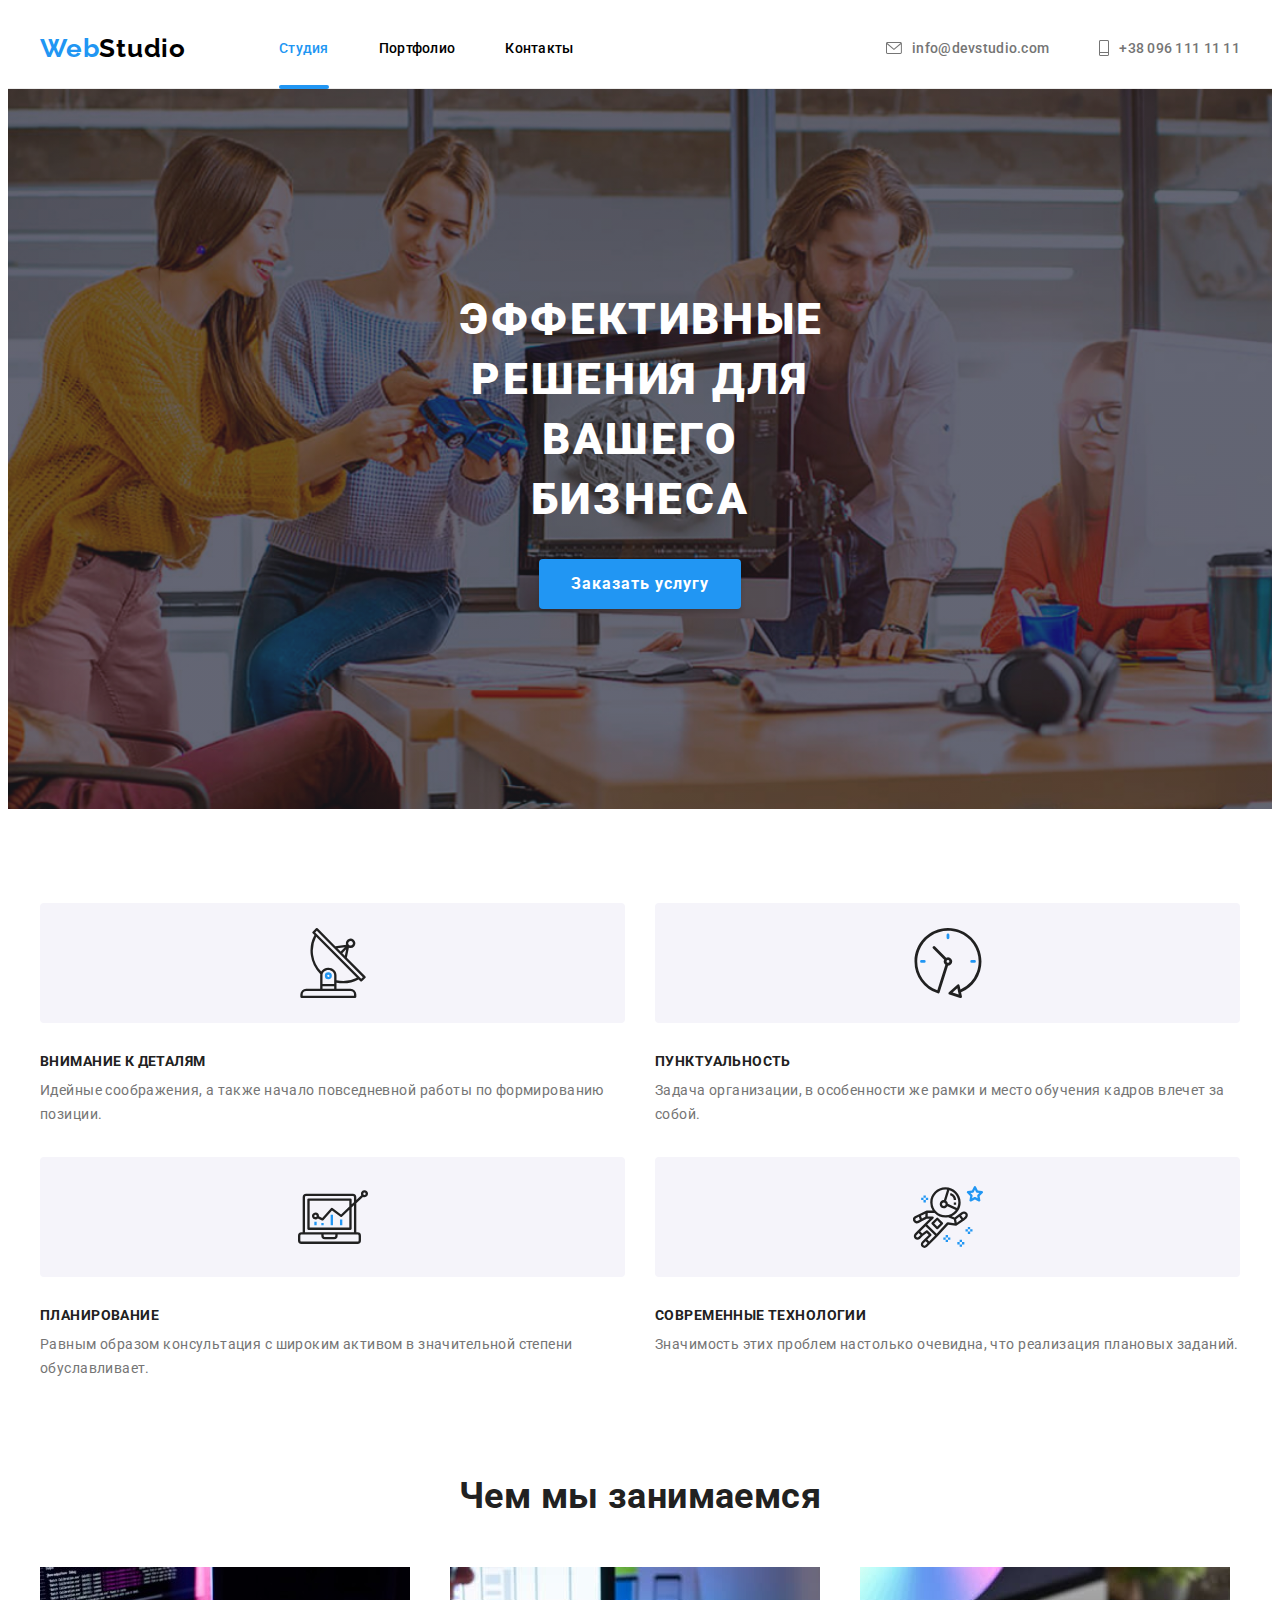
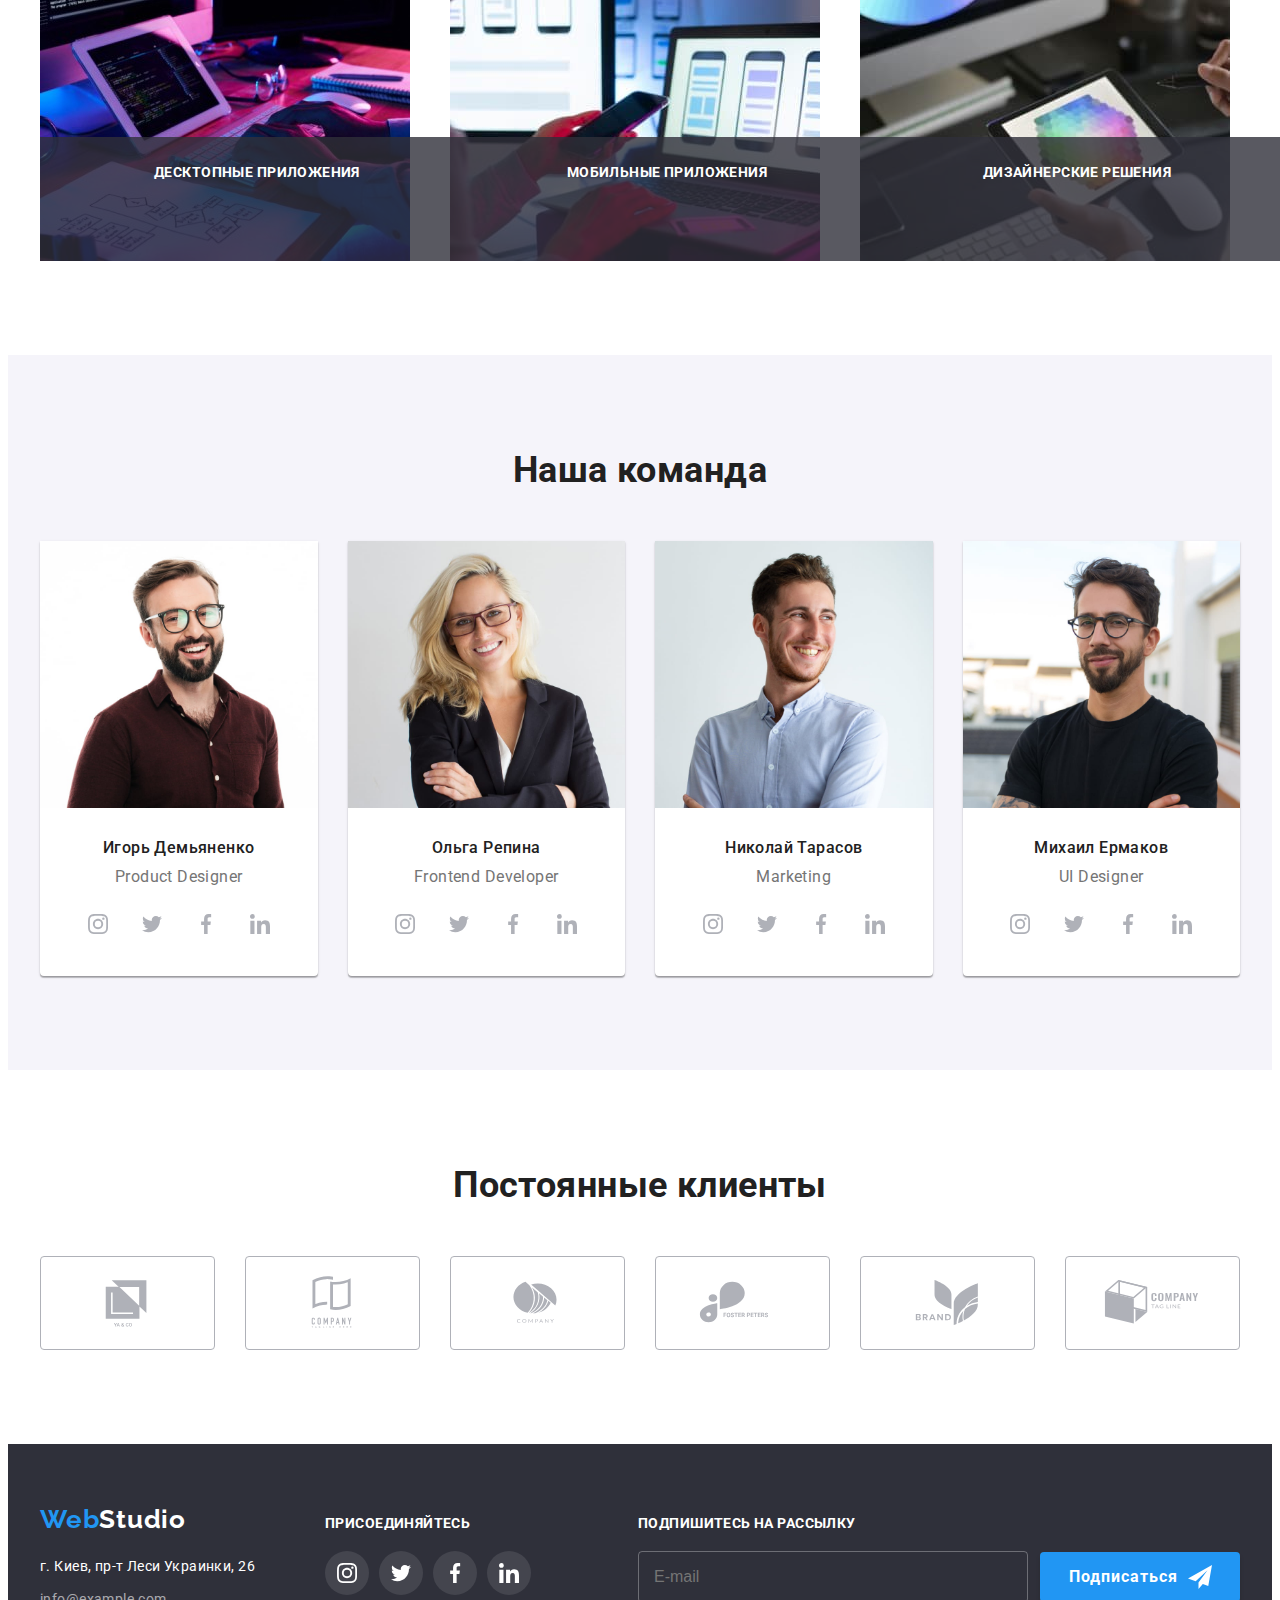
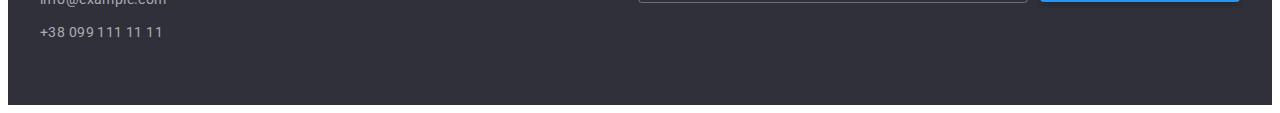
==== commit 9f0c7098: "update" ====
--- a/index.html
+++ b/index.html
@@ -117,7 +117,7 @@
         <ul class="list grid">
           <li class="grid__cards work__list">
             <picture>
-              <source srcset="./images/about/img@1-lg.jpg 1x, ./images/about/img@2-lg.jpg 2x" />
+              <source type="image/jpeg" srcset="./images/about/img@1-lg.jpg 1x, ./images/about/img@2-lg.jpg 2x" />
             <img class="work__img" src="./images/about/img@1-lg.jpg" alt="Создания кода" width="370" height="294" />
             </picture>
             <div class="work__wrap">
@@ -126,7 +126,7 @@
           </li>
           <li class="grid__cards work__list">
             <picture>
-              <source srcset="./images/about/img@1-lg-1.jpg 1x, ./images/about/img@2-lg-1.jpg 2x" />
+              <source type="image/jpeg" srcset="./images/about/img@1-lg-1.jpg 1x, ./images/about/img@2-lg-1.jpg 2x" />
             <img class="work__img" src="./images/about/img@1-lg-1.jpg" alt="Мобильные приложения" width="370" height="294" />
             </picture>
             <div class="work__wrap">
@@ -135,7 +135,7 @@
           </li>
           <li class="grid__cards work__list">
             <picture>
-              <source srcset="./images/about/img@1-lg-2.jpg 1x, ./images/about/img@2-lg-2.jpg 2x" />
+              <source type="image/jpeg" srcset="./images/about/img@1-lg-2.jpg 1x, ./images/about/img@2-lg-2.jpg 2x" />
             <img class="work__img" src="./images/about/img@1-lg-2.jpg" alt="Графические решения" width="370" height="294" />
             </picture>
             <div class="work__wrap">
@@ -507,7 +507,7 @@
     </div>
   </div>
 
-  <div class="mobile is-open" data-menu>
+  <div class="mobile" data-menu>
     <div class="mobile-menu">
       <button class="menu__btn" type="button" data-menu-close>
         <svg class="menu__close" width="40" height="40" aria-label="close">
--- a/css/mail.min.css
+++ b/css/mail.min.css
@@ -1 +1 @@
-:root{--main-text-cl: #757575;--title-text-cl: #212121;--accent-text-cl: #2196f3;--nav-text-cl: #000000;--second-bg-cl: #2f303a;--second-text-cl: #ffffff;--third-bg-cl: #f5f4fa;--btn-accent-cl: #188ce8;--link-contact-cl: rgba(255, 255, 255, 0.6);--border-header: #ececec;--indent-grid: 30px;--item: 1;--card-text: #eeeeee;--icon: #afb1b8;--anime-basic: 250ms cubic-bezier(0.4, 0, 0.2, 1)}.visually-hidden{position:absolute;width:1px;height:1px;margin:-1px;border:0;padding:0;white-space:nowrap;-webkit-clip-path:inset(100%);clip-path:inset(100%);clip:rect(0 0 0 0);overflow:hidden}body{font-family:"Roboto",sans-serif;font-size:14px;color:var(--main-text-cl);letter-spacing:.03em;line-height:1.71}h1,h2,h3,h4,h5,h6,p{margin:0}img{display:block;max-width:100%;height:auto;-o-object-fit:cover;object-fit:cover;-o-object-position:center;object-position:center}.list{list-style:none;padding:0;margin:0}.link{text-decoration:none;color:currentColor}.container{padding-left:15px;padding-right:15px;margin-right:auto;margin-left:auto}@media screen and (min-width: 480px){.container{width:480px}}@media screen and (min-width: 768px){.container{width:768px}}@media screen and (min-width: 1200px){.container{width:1200px}}.section{padding-top:60px;padding-bottom:60px}@media screen and (min-width: 1200px){.section{padding-top:94px;padding-bottom:94px}}.grid{display:-webkit-box;display:-ms-flexbox;display:flex;-ms-flex-wrap:wrap;flex-wrap:wrap;gap:30px}@media screen and (min-width: 768px){.grid{--item: 2}}@media screen and (min-width: 768px){.grid__cards{-ms-flex-preferred-size:calc((100% - var(--indent-grid)*(var(--item) - 1))/var(--item));flex-basis:calc((100% - var(--indent-grid)*(var(--item) - 1))/var(--item))}}.logo{text-decoration:none;font-family:"Raleway";font-weight:700;font-size:26px;line-height:1.1923076923;letter-spacing:.03em;color:var(--accent-text-cl)}.button{font-family:"Roboto";background-color:var(--accent-text-cl);color:var(--second-text-cl);font-size:16px;-webkit-box-shadow:0px 4px 4px rgba(0,0,0,.15);box-shadow:0px 4px 4px rgba(0,0,0,.15);border-radius:4px;font-weight:700;line-height:1.875;letter-spacing:.06em;cursor:pointer;display:-webkit-box;display:-ms-flexbox;display:flex;-webkit-box-align:center;-ms-flex-align:center;align-items:center;-webkit-box-pack:center;-ms-flex-pack:center;justify-content:center;margin-right:auto;margin-left:auto;padding:10px 32px;border:none;min-width:200px;-webkit-transition:background-color 550ms cubic-bezier(0.4, 0, 0.2, 1);transition:background-color 550ms cubic-bezier(0.4, 0, 0.2, 1)}.button:focus,.button:hover{background-color:var(--btn-accent-cl)}.title{text-align:center;margin-bottom:30px;font-weight:700;font-size:28px;line-height:1.1785714286;color:var(--title-text-cl)}@media screen and (min-width: 1200px){.title{margin-bottom:50px;font-size:36px;line-height:1.1666666667}}.social{display:-webkit-box;display:-ms-flexbox;display:flex;-webkit-box-align:center;-ms-flex-align:center;align-items:center;-webkit-box-pack:center;-ms-flex-pack:center;justify-content:center;gap:10px}.social__link{display:-webkit-box;display:-ms-flexbox;display:flex;-webkit-box-align:center;-ms-flex-align:center;align-items:center;-webkit-box-pack:center;-ms-flex-pack:center;justify-content:center;width:44px;height:44px;border-radius:50%;color:var(--icon);-webkit-transition:color var(--anime-basic),background-color var(--anime-basic);transition:color var(--anime-basic),background-color var(--anime-basic)}.footer .social__link{background-color:rgba(255,255,255,.1);color:var(--second-text-cl)}.social__link:hover,.social__link:focus{color:var(--second-text-cl);background-color:var(--accent-text-cl)}.social__icon{fill:currentColor}.backdrop{position:fixed;top:0;left:0;width:100%;height:100%;background-color:rgba(0,0,0,.2);overflow:auto;display:-webkit-box;display:-ms-flexbox;display:flex;-webkit-box-align:center;-ms-flex-align:center;align-items:center;-webkit-box-pack:center;-ms-flex-pack:center;justify-content:center;-webkit-transition:opacity var(--anime-basic),visibility var(--anime-basic);transition:opacity var(--anime-basic),visibility var(--anime-basic)}.backdrop.is-hidden{opacity:0;visibility:hidden;pointer-events:none}.modal{position:absolute;top:10%;left:50%;max-width:450px;width:100%;height:609px;padding:40px;-webkit-transform:translate(-50%);transform:translate(-50%);-webkit-transition:-webkit-transform var(--anime-basic);transition:-webkit-transform var(--anime-basic);transition:transform var(--anime-basic);transition:transform var(--anime-basic), -webkit-transform var(--anime-basic);background-color:var(--second-text-cl);border-radius:4px}.backdrop.is-hidden .modal{-webkit-transform:translate(-50%, -50%) scale(0.1) rotate(180deg);transform:translate(-50%, -50%) scale(0.1) rotate(180deg)}@media screen and (min-width: 768px){.modal{top:50%;-webkit-transform:translate(-50%, -50%) scale(1) rotate(360deg);transform:translate(-50%, -50%) scale(1) rotate(360deg)}}@media screen and (min-width: 1200px){.modal{width:528px;height:581px}}.modal__btn{position:absolute;top:8px;right:8px;display:-webkit-box;display:-ms-flexbox;display:flex;-webkit-box-align:center;-ms-flex-align:center;align-items:center;-webkit-box-pack:center;-ms-flex-pack:center;justify-content:center;width:30px;height:30px;padding:0;background:var(--second-text-cl);border-radius:50%;border:1px solid rgba(0,0,0,.1);cursor:pointer;-webkit-transition:fill var(--anime-basic);transition:fill var(--anime-basic)}.modal__btn:hover,.modal__btn:focus{fill:var(--accent-text-cl)}.form{text-align:center}.form__title{display:block;margin-bottom:12px;font-weight:700;font-size:20px;line-height:1.5;text-align:center;letter-spacing:.03em;color:var(--title-text-cl)}@media screen and (min-width: 1200px){.form__title{line-height:1.15}}.form__group{margin-bottom:20px}.form__components{display:-webkit-box;display:-ms-flexbox;display:flex;-webkit-box-orient:vertical;-webkit-box-direction:normal;-ms-flex-direction:column;flex-direction:column;margin-bottom:10px}.form__components:last-child{margin-bottom:0}.form__group{margin-bottom:20px}.form__text{text-align:left;font-weight:400;font-size:12px;line-height:1.1666666667;letter-spacing:.01em;margin-bottom:4px}.form__wrap{position:relative}.form__input{width:100%;height:40px;border:1px solid rgba(33,33,33,.2);border-radius:4px;padding:11px;padding-left:40px;cursor:pointer;-webkit-transition:border-color var(--anime-basic);transition:border-color var(--anime-basic)}.form__input:focus-within,.form__input:hover{border-color:var(--accent-text-cl);outline:var(--accent-text-cl)}.form__input:focus-within:hover+.form__icon,.form__input:focus-within:focus-within+.form__icon,.form__input:hover:hover+.form__icon,.form__input:hover:focus-within+.form__icon{fill:var(--accent-text-cl)}.form__comment{width:100%;height:120px;border:1px solid rgba(33,33,33,.2);border-radius:4px;padding:12px 16px;resize:none;cursor:pointer;-webkit-transition:border-color var(--anime-basic);transition:border-color var(--anime-basic)}.form__comment:focus,.form__comment:hover{border-color:var(--accent-text-cl);outline:var(--accent-text-cl)}.form__comment::-webkit-input-placeholder{font-style:normal;font-weight:400;font-size:14px;line-height:1.1428571429;letter-spacing:.01em;color:rgba(117,117,117,.5)}.form__comment::-moz-placeholder{font-style:normal;font-weight:400;font-size:14px;line-height:1.1428571429;letter-spacing:.01em;color:rgba(117,117,117,.5)}.form__comment:-ms-input-placeholder{font-style:normal;font-weight:400;font-size:14px;line-height:1.1428571429;letter-spacing:.01em;color:rgba(117,117,117,.5)}.form__comment::-ms-input-placeholder{font-style:normal;font-weight:400;font-size:14px;line-height:1.1428571429;letter-spacing:.01em;color:rgba(117,117,117,.5)}.form__comment::placeholder{font-style:normal;font-weight:400;font-size:14px;line-height:1.1428571429;letter-spacing:.01em;color:rgba(117,117,117,.5)}.form__icon{position:absolute;top:50%;-webkit-transform:translateY(-50%);transform:translateY(-50%);left:12px;-webkit-transition:fill var(--anime-basic);transition:fill var(--anime-basic)}.form__agreement{display:-webkit-box;display:-ms-flexbox;display:flex;-webkit-box-align:center;-ms-flex-align:center;align-items:center;-webkit-box-pack:center;-ms-flex-pack:center;justify-content:center;gap:8px;cursor:pointer;margin-bottom:30px}.form__agreement-icon{-ms-flex-negative:0;flex-shrink:0}.form__checkbox:hover+.form__agreement-icon .form__agreement-uncheck,.form__checkbox:focus+.form__agreement-icon .form__agreement-uncheck{fill:var(--accent-text-cl)}.form__agreement-check{opacity:0}.form__checkbox:checked+.form__agreement-icon .form__agreement-check{opacity:1}.form__agreement-text{font-weight:400;font-size:12px;line-height:1.1666666667;letter-spacing:.03em;-webkit-user-select:none;-moz-user-select:none;-ms-user-select:none;user-select:none;text-underline-position:under}@media screen and (min-width: 1200px){.form__agreement-text{font-size:14px;line-height:1.7142857143}}.form__agreement-link{color:var(--accent-text-cl)}.menu__btn{position:absolute;top:10px;right:15px;display:-webkit-box;display:-ms-flexbox;display:flex;-webkit-box-pack:center;-ms-flex-pack:center;justify-content:center;-webkit-box-align:center;-ms-flex-align:center;align-items:center;border:none;background-color:rgba(0,0,0,0);margin:0;padding:0;width:40px;height:40px;cursor:pointer;-webkit-transition:fill var(--anime-basic);transition:fill var(--anime-basic)}.menu__btn:hover,.menu__btn:focus{fill:var(--accent-text-cl)}@media screen and (min-width: 768px){.menu__btn{display:none}}.mobile{position:fixed;top:0;right:0;width:100%;height:100%;background:#fff;-webkit-transform:translateX(100%);transform:translateX(100%);-webkit-transition:-webkit-transform var(--anime-basic);transition:-webkit-transform var(--anime-basic);transition:transform var(--anime-basic);transition:transform var(--anime-basic), -webkit-transform var(--anime-basic)}.mobile.is-open{-webkit-transform:translateX(0);transform:translateX(0)}@media screen and (min-width: 768px){.mobile{display:none}}.mobile-menu{display:-webkit-box;display:-ms-flexbox;display:flex;-webkit-box-pack:start;-ms-flex-pack:start;justify-content:flex-start;-webkit-box-orient:vertical;-webkit-box-direction:normal;-ms-flex-direction:column;flex-direction:column;width:100%;height:100%;padding:48px 40px;overflow:auto;gap:64px}.menu__item:not(:last-child){margin-bottom:32px}.menu__list{margin-bottom:auto}.menu__link{font-weight:500;font-size:40px;line-height:1.175;letter-spacing:.02em;color:var(--title-text-cl)}.menu__link:hover,.menu__link:focus{color:var(--accent-text-cl)}.menu__link--current{color:var(--accent-text-cl)}.menu__contact .menu__phone{font-weight:500;font-size:34px;line-height:1.1764705882;letter-spacing:.02em;color:var(--accent-text-cl)}.menu__mail{font-weight:500;font-size:24px;line-height:1.1666666667;letter-spacing:.02em}.menu__socials{display:-webkit-box;display:-ms-flexbox;display:flex;-ms-flex-wrap:wrap;flex-wrap:wrap;gap:10px}.menu__social-link{display:-webkit-box;display:-ms-flexbox;display:flex;font-weight:500;font-size:18px;line-height:1.2222222222;letter-spacing:.02em;color:var(--accent-text-cl)}.menu__social-item:not(:last-child) .menu__social-link::after{display:-webkit-box;display:-ms-flexbox;display:flex;margin-left:10px;border:1px solid;color:rgba(33,33,33,.2);content:""}.header{font-weight:500;line-height:1.1428571429;letter-spacing:.02em;border-bottom:1px solid var(--border-header)}.header__container{display:-webkit-box;display:-ms-flexbox;display:flex;-webkit-box-align:center;-ms-flex-align:center;align-items:center}.header__logo{padding-top:16px;padding-bottom:16px;font-size:24px;line-height:calc 1.1666666667}@media screen and (min-width: 768px){.header__logo{padding-top:0;padding-bottom:0;margin-right:88px}}@media screen and (min-width: 1200px){.header__logo{margin-right:93px;font-size:26px;line-height:calc 1.1923076923}}.header__logo--part{color:var(--nav-text-cl)}.header__contact{display:none}@media screen and (min-width: 768px){.header__contact{display:-webkit-box;display:-ms-flexbox;display:flex;-webkit-box-orient:vertical;-webkit-box-direction:normal;-ms-flex-direction:column;flex-direction:column;gap:10px}}@media screen and (min-width: 1200px){.header__contact{display:-webkit-box;display:-ms-flexbox;display:flex;-webkit-box-orient:horizontal;-webkit-box-direction:normal;-ms-flex-direction:row;flex-direction:row;-webkit-box-align:center;-ms-flex-align:center;align-items:center;gap:50px}}@media screen and (min-width: 768px){.header__link-contact{display:-webkit-box;display:-ms-flexbox;display:flex;font-size:12px;line-height:calc 1.1666666667;-webkit-box-align:center;-ms-flex-align:center;align-items:center;-webkit-transition:color var(--anime-basic);transition:color var(--anime-basic)}}@media screen and (min-width: 1200px){.header__link-contact{margin-bottom:0;display:-webkit-box;display:-ms-flexbox;display:flex;-webkit-box-align:center;-ms-flex-align:center;align-items:center;font-size:14px;line-height:calc 1.1428571429;padding-top:32px;padding-bottom:32px;-webkit-transition:color var(--anime-basic);transition:color var(--anime-basic)}}.header__link-contact:focus,.header__link-contact:hover{color:var(--accent-text-cl)}@media screen and (min-width: 768px){.header__icon{margin-right:8px;fill:currentColor}}@media screen and (min-width: 1200px){.header__icon{margin-right:10px;fill:currentColor}}.menu-btn{position:absolute;border:none;background-color:rgba(0,0,0,0);top:10px;right:15px;cursor:pointer}.menu-btn:hover,.menu-btn:focus{fill:var(--accent-text-cl)}@media screen and (min-width: 768px){.menu-btn{display:none}}.hero{background-color:var(--second-bg-cl);padding-top:118px;padding-bottom:118px;text-align:center;background-repeat:no-repeat;background-size:cover;background-position:center;max-width:480px;margin-right:auto;margin-left:auto;background-image:-webkit-gradient(linear, left top, right top, from(rgba(47, 48, 58, 0.4)), to(rgba(47, 48, 58, 0.4))),url(../images/hero/img@1x_s.png);background-image:linear-gradient(to right, rgba(47, 48, 58, 0.4), rgba(47, 48, 58, 0.4)),url(../images/hero/img@1x_s.png)}@media(min-device-pixel-ratio: 2),(-webkit-min-device-pixel-ratio: 2),(min-resolution: 192dpi),(min-resolution: 2dppx){.hero{background-image:-webkit-gradient(linear, left top, right top, from(rgba(47, 48, 58, 0.4)), to(rgba(47, 48, 58, 0.4))),url(../images/hero/img@2x_s.png);background-image:linear-gradient(to right, rgba(47, 48, 58, 0.4), rgba(47, 48, 58, 0.4)),url(../images/hero/img@2x_s.png)}}@media screen and (min-width: 768px){.hero{background-image:-webkit-gradient(linear, left top, right top, from(rgba(47, 48, 58, 0.4)), to(rgba(47, 48, 58, 0.4))),url(../../images/hero/img@1x_m.png);background-image:linear-gradient(to right, rgba(47, 48, 58, 0.4), rgba(47, 48, 58, 0.4)),url(../../images/hero/img@1x_m.png);max-width:768px}}@media screen and (min-width: 768px)and (min-device-pixel-ratio: 2),screen and (min-width: 768px)and (-webkit-min-device-pixel-ratio: 2),screen and (min-width: 768px)and (min-resolution: 192dpi),screen and (min-width: 768px)and (min-resolution: 2dppx){.hero{background-image:-webkit-gradient(linear, left top, right top, from(rgba(47, 48, 58, 0.4)), to(rgba(47, 48, 58, 0.4))),url(../images/hero/img@2x_m.png);background-image:linear-gradient(to right, rgba(47, 48, 58, 0.4), rgba(47, 48, 58, 0.4)),url(../images/hero/img@2x_m.png)}}@media screen and (min-width: 1200px){.hero{background-image:-webkit-gradient(linear, left top, right top, from(rgba(47, 48, 58, 0.4)), to(rgba(47, 48, 58, 0.4))),url(../images/hero/img@1x_lg.png);background-image:linear-gradient(to right, rgba(47, 48, 58, 0.4), rgba(47, 48, 58, 0.4)),url(../images/hero/img@1x_lg.png);padding-top:200px;padding-bottom:200px;max-width:1600px}}@media screen and (min-width: 1200px)and (min-device-pixel-ratio: 2),screen and (min-width: 1200px)and (-webkit-min-device-pixel-ratio: 2),screen and (min-width: 1200px)and (min-resolution: 192dpi),screen and (min-width: 1200px)and (min-resolution: 2dppx){.hero{background-image:url(../images/hero/img@2x_lg.png)}}.hero__title{font-weight:900;font-size:26px;line-height:1.6153846154;letter-spacing:.06em;color:var(--second-text-cl);text-transform:uppercase;max-width:360px;margin-left:auto;margin-right:auto;margin-bottom:30px}@media screen and (min-width: 1200px){.hero__title{font-size:44px;line-height:1.3636363636;width:696px}}.nav{display:none}@media screen and (min-width: 768px){.nav{display:block;color:var(--nav-text-cl);margin-right:auto}}.nav__list{display:-webkit-box;display:-ms-flexbox;display:flex;-webkit-box-align:center;-ms-flex-align:center;align-items:center;gap:50px}.nav__link{display:-webkit-box;display:-ms-flexbox;display:flex;-webkit-box-align:center;-ms-flex-align:center;align-items:center;padding-top:32px;padding-bottom:32px;-webkit-transition:color var(--anime-basic);transition:color var(--anime-basic)}.nav__link:focus,.nav__link:hover{color:var(--accent-text-cl)}.nav__link--current{position:relative;color:var(--accent-text-cl)}.nav__link--current::after{content:"";position:absolute;bottom:-1px;left:0;display:block;width:100%;height:4px;background-color:var(--accent-text-cl);border-radius:2px}.about__group{display:-webkit-box;display:-ms-flexbox;display:flex;height:120px;-webkit-box-align:center;-ms-flex-align:center;align-items:center;-webkit-box-pack:center;-ms-flex-pack:center;justify-content:center;background:var(--third-bg-cl);border-radius:4px;margin-bottom:30px}@media screen and (min-width: 768px){.about__group{min-width:354px}}@media screen and (min-width: 1200px){.about__group{min-width:270px}}.about__title{font-weight:700;font-size:14px;line-height:1.1428571429;text-align:center;text-transform:uppercase;color:var(--title-text-cl);margin-bottom:10px}@media screen and (min-width: 768px){.about__title{text-align:left}}.about__text{width:100%}.work{display:none}@media screen and (min-width: 1200px){.work{padding-top:0;display:block}}.work__list{--item: 3;position:relative}.work__wrap{position:absolute;min-height:70px;width:100%;bottom:0;left:0;padding:27px;background-color:rgba(47,48,58,.8)}.work__text{font-weight:700;font-size:14px;font-style:normal;line-height:1.1428571429;text-align:center;text-transform:uppercase;color:var(--second-text-cl)}.client__list{--item: 2}@media screen and (min-width: 768px){.client__list{--item: 3}}@media screen and (min-width: 1200px){.client__list{--item: 6}}.client__logo{display:-webkit-box;display:-ms-flexbox;display:flex;-webkit-box-align:center;-ms-flex-align:center;align-items:center;-webkit-box-pack:center;-ms-flex-pack:center;justify-content:center;height:92px;min-width:210px;border:1px solid currentColor;border-radius:4px;color:var(--icon);-webkit-transition:color var(--anime-basic);transition:color var(--anime-basic)}@media screen and (min-width: 768px){.client__logo{min-width:226px}}@media screen and (min-width: 1200px){.client__logo{min-width:170px}}.client__logo:focus,.client__logo:hover{color:var(--accent-text-cl)}.client__icon{fill:currentColor}.team{background-color:var(--third-bg-cl)}.team__card{background-color:var(--second-text-cl);-webkit-box-shadow:0px 1px 3px rgba(0,0,0,.12),0px 1px 1px rgba(0,0,0,.14),0px 2px 1px rgba(0,0,0,.2);box-shadow:0px 1px 3px rgba(0,0,0,.12),0px 1px 1px rgba(0,0,0,.14),0px 2px 1px rgba(0,0,0,.2);border-radius:0px 0px 4px 4px}@media screen and (min-width: 1200px){.team__card{--item: 4}}.team__wrapper{padding-top:30px;padding-bottom:24px;text-align:center}@media screen and (min-width: 1200px){.team__wrapper{padding:30px}}.team__name{font-weight:500;font-size:16px;line-height:1.1875;color:var(--title-text-cl);margin-bottom:10px}.team__proffesion{font-size:16px;line-height:1.1875;margin-bottom:16px}.footer{background-color:var(--second-bg-cl);padding-top:60px;padding-bottom:60px}.footer-container{display:block;text-align:center}@media screen and (min-width: 768px){.footer-container{display:-webkit-box;display:-ms-flexbox;display:flex;-ms-flex-wrap:wrap;flex-wrap:wrap;-ms-flex-pack:distribute;justify-content:space-around;-webkit-box-align:baseline;-ms-flex-align:baseline;align-items:baseline;gap:70px}}@media screen and (min-width: 1200px){.footer-container{display:-webkit-box;display:-ms-flexbox;display:flex;text-align:left;-webkit-box-align:baseline;-ms-flex-align:baseline;align-items:baseline;gap:70px}}.footer__part{margin-bottom:60px}@media screen and (min-width: 768px){.footer__part{margin-bottom:0}}.footer__logo{display:inline-block;margin-bottom:20px}.footer__logo--part{color:var(--second-text-cl)}.footer__contacts{font-style:normal}.footer__item:not(:last-child){margin-bottom:8px}@media screen and (min-width: 1200px){.footer__item:not(:last-child){margin-bottom:9px}}.footer__contact{color:var(--link-contact-cl);-webkit-transition:color var(--anime-basic);transition:color var(--anime-basic)}.footer__contact:focus,.footer__contact:hover{color:var(--accent-text-cl)}.footer__addres{font-style:normal;color:var(--second-text-cl)}.footer__title{font-weight:700;font-size:14px;line-height:1.1428571429;text-transform:uppercase;color:var(--second-text-cl);margin-bottom:20px}@media screen and (min-width: 768px){.footer__subscribing{display:-webkit-box;display:-ms-flexbox;display:flex;-webkit-box-orient:vertical;-webkit-box-direction:normal;-ms-flex-direction:column;flex-direction:column;-webkit-box-align:center;-ms-flex-align:center;align-items:center;-webkit-box-pack:center;-ms-flex-pack:center;justify-content:center;gap:20px}}@media screen and (min-width: 1200px){.footer__subscribing{display:block;margin-left:auto}}.footer__subscribing-form{display:block}@media screen and (min-width: 768px){.footer__subscribing-form{display:block;-webkit-box-align:center;-ms-flex-align:center;align-items:center;-webkit-box-pack:center;-ms-flex-pack:center;justify-content:center;gap:12px}}@media screen and (min-width: 1200px){.footer__subscribing-form{display:-webkit-box;display:-ms-flexbox;display:flex;-webkit-box-align:center;-ms-flex-align:center;align-items:center;-webkit-box-pack:center;-ms-flex-pack:center;justify-content:center;gap:12px}}.footer__input{width:100%;padding:15px;font-weight:400;font-size:16px;line-height:1.25;display:-webkit-inline-box;display:-ms-inline-flexbox;display:inline-flex;-webkit-box-align:center;-ms-flex-align:center;align-items:center;border:1px solid rgba(255,255,255,.3);border-radius:4px;background-color:rgba(0,0,0,0);color:var(--second-text-cl);margin-bottom:20px}@media screen and (min-width: 768px){.footer__input{width:450px}}@media screen and (min-width: 1200px){.footer__input{margin-bottom:0;width:358px}}.footer__btn{gap:10px;padding-top:10px;padding-right:28px;padding-bottom:10px;padding-left:29px}.project__filter{display:-webkit-box;display:-ms-flexbox;display:flex;-ms-flex-wrap:wrap;flex-wrap:wrap;gap:15px 8px;-webkit-box-pack:start;-ms-flex-pack:start;justify-content:flex-start;margin-bottom:40px}@media screen and (min-width: 768px){.project__filter{display:-webkit-box;display:-ms-flexbox;display:flex;-webkit-box-pack:center;-ms-flex-pack:center;justify-content:center;gap:8px}}@media screen and (min-width: 1200px){.project__filter{display:-webkit-box;display:-ms-flexbox;display:flex;gap:8px;-webkit-box-pack:center;-ms-flex-pack:center;justify-content:center;margin-bottom:50px}}.project__btn{font-family:inherit;background-color:var(--third-bg-cl);border-radius:4px;font-weight:500;font-size:16px;line-height:1.625;letter-spacing:.03em;text-align:center;color:var(--title-text-cl);cursor:pointer;border:none;padding:6px 22px;-webkit-transition:color var(--anime-basic),background-color var(--anime-basic),-webkit-box-shadow var(--anime-basic);transition:color var(--anime-basic),background-color var(--anime-basic),-webkit-box-shadow var(--anime-basic);transition:color var(--anime-basic),background-color var(--anime-basic),box-shadow var(--anime-basic);transition:color var(--anime-basic),background-color var(--anime-basic),box-shadow var(--anime-basic),-webkit-box-shadow var(--anime-basic)}.project__btn:hover,.project__btn:focus{color:var(--second-text-cl);background-color:var(--accent-text-cl);-webkit-box-shadow:0px 3px 1px rgba(0,0,0,.1),0px 1px 2px rgba(0,0,0,.08),0px 2px 2px rgba(0,0,0,.12);box-shadow:0px 3px 1px rgba(0,0,0,.1),0px 1px 2px rgba(0,0,0,.08),0px 2px 2px rgba(0,0,0,.12)}.project__item{--item: 1}@media screen and (min-width: 768px){.project__item{--item: 2}}@media screen and (min-width: 1200px){.project__item{--item: 3}}.project__link{display:-webkit-box;display:-ms-flexbox;display:flex;-webkit-box-orient:vertical;-webkit-box-direction:normal;-ms-flex-direction:column;flex-direction:column;-webkit-transition:-webkit-box-shadow var(--anime-basic);transition:-webkit-box-shadow var(--anime-basic);transition:box-shadow var(--anime-basic);transition:box-shadow var(--anime-basic), -webkit-box-shadow var(--anime-basic);height:100%}.project__link:focus,.project__link:hover{-webkit-box-shadow:0px 1px 1px rgba(0,0,0,.12),0px 4px 4px rgba(0,0,0,.06),1px 4px 6px rgba(0,0,0,.16);box-shadow:0px 1px 1px rgba(0,0,0,.12),0px 4px 4px rgba(0,0,0,.06),1px 4px 6px rgba(0,0,0,.16)}.project__card{position:relative;overflow:hidden}.project__overlay{position:absolute;left:0;bottom:0;height:100%;width:100%;padding:24px;background-color:rgba(33,150,243,.9);-webkit-transform:translateY(100%);transform:translateY(100%);-webkit-transition:-webkit-transform var(--anime-basic);transition:-webkit-transform var(--anime-basic);transition:transform var(--anime-basic);transition:transform var(--anime-basic), -webkit-transform var(--anime-basic)}@media screen and (min-width: 480px){.project__overlay{padding:63px 24px}}.project__link:hover .project__overlay,.project__link:focus .project__overlay{-webkit-transform:translateY(0);transform:translateY(0)}.project__overlay-text{font-style:normal;overflow:auto;height:100%;font-weight:400;font-size:18px;line-height:1.5555555556;color:var(--second-text-cl)}.project__name{border:1px solid var(--card-text);border-top:none;padding-top:20px;padding-right:24px;padding-bottom:20px;padding-left:24px;-webkit-box-flex:1;-ms-flex-positive:1;flex-grow:1}.project__title{font-weight:700;font-size:18px;line-height:2;letter-spacing:.06em;color:var(--title-text-cl);margin-bottom:4px}.project__text{font-size:16px;line-height:1.875}/*# sourceMappingURL=mail.min.css.map */+:root{--main-text-cl: #757575;--title-text-cl: #212121;--accent-text-cl: #2196f3;--nav-text-cl: #000000;--second-bg-cl: #2f303a;--second-text-cl: #ffffff;--third-bg-cl: #f5f4fa;--btn-accent-cl: #188ce8;--link-contact-cl: rgba(255, 255, 255, 0.6);--border-header: #ececec;--indent-grid: 30px;--item: 1;--card-text: #eeeeee;--icon: #afb1b8;--anime-basic: 250ms cubic-bezier(0.4, 0, 0.2, 1)}.visually-hidden{position:absolute;width:1px;height:1px;margin:-1px;border:0;padding:0;white-space:nowrap;-webkit-clip-path:inset(100%);clip-path:inset(100%);clip:rect(0 0 0 0);overflow:hidden}body{font-family:"Roboto",sans-serif;font-size:14px;color:var(--main-text-cl);letter-spacing:.03em;line-height:1.71}h1,h2,h3,h4,h5,h6,p{margin:0}img{display:block;max-width:100%;height:auto;-o-object-fit:cover;object-fit:cover;-o-object-position:center;object-position:center}.list{list-style:none;padding:0;margin:0}.link{text-decoration:none;color:currentColor}.container{padding-left:15px;padding-right:15px;margin-right:auto;margin-left:auto}@media screen and (min-width: 480px){.container{width:480px}}@media screen and (min-width: 768px){.container{width:768px}}@media screen and (min-width: 1200px){.container{width:1200px}}.section{padding-top:60px;padding-bottom:60px}@media screen and (min-width: 1200px){.section{padding-top:94px;padding-bottom:94px}}.grid{display:-webkit-box;display:-ms-flexbox;display:flex;-ms-flex-wrap:wrap;flex-wrap:wrap;gap:30px}@media screen and (min-width: 768px){.grid{--item: 2}}@media screen and (min-width: 768px){.grid__cards{-ms-flex-preferred-size:calc((100% - var(--indent-grid)*(var(--item) - 1))/var(--item));flex-basis:calc((100% - var(--indent-grid)*(var(--item) - 1))/var(--item))}}.logo{text-decoration:none;font-family:"Raleway";font-weight:700;font-size:26px;line-height:1.1923076923;letter-spacing:.03em;color:var(--accent-text-cl)}.button{font-family:"Roboto";background-color:var(--accent-text-cl);color:var(--second-text-cl);font-size:16px;-webkit-box-shadow:0px 4px 4px rgba(0,0,0,.15);box-shadow:0px 4px 4px rgba(0,0,0,.15);border-radius:4px;font-weight:700;line-height:1.875;letter-spacing:.06em;cursor:pointer;display:-webkit-box;display:-ms-flexbox;display:flex;-webkit-box-align:center;-ms-flex-align:center;align-items:center;-webkit-box-pack:center;-ms-flex-pack:center;justify-content:center;margin-right:auto;margin-left:auto;padding:10px 32px;border:none;min-width:200px;-webkit-transition:background-color 550ms cubic-bezier(0.4, 0, 0.2, 1);transition:background-color 550ms cubic-bezier(0.4, 0, 0.2, 1)}.button:focus,.button:hover{background-color:var(--btn-accent-cl)}.title{text-align:center;margin-bottom:30px;font-weight:700;font-size:28px;line-height:1.1785714286;color:var(--title-text-cl)}@media screen and (min-width: 1200px){.title{margin-bottom:50px;font-size:36px;line-height:1.1666666667}}.social{display:-webkit-box;display:-ms-flexbox;display:flex;-webkit-box-align:center;-ms-flex-align:center;align-items:center;-webkit-box-pack:center;-ms-flex-pack:center;justify-content:center;gap:10px}.social__link{display:-webkit-box;display:-ms-flexbox;display:flex;-webkit-box-align:center;-ms-flex-align:center;align-items:center;-webkit-box-pack:center;-ms-flex-pack:center;justify-content:center;width:44px;height:44px;border-radius:50%;color:var(--icon);-webkit-transition:color var(--anime-basic),background-color var(--anime-basic);transition:color var(--anime-basic),background-color var(--anime-basic)}.footer .social__link{background-color:rgba(255,255,255,.1);color:var(--second-text-cl)}.social__link:hover,.social__link:focus{color:var(--second-text-cl);background-color:var(--accent-text-cl)}.social__icon{fill:currentColor}.backdrop{position:fixed;top:0;left:0;width:100%;height:100%;background-color:rgba(0,0,0,.2);overflow:auto;display:-webkit-box;display:-ms-flexbox;display:flex;-webkit-box-align:center;-ms-flex-align:center;align-items:center;-webkit-box-pack:center;-ms-flex-pack:center;justify-content:center;-webkit-transition:opacity var(--anime-basic),visibility var(--anime-basic);transition:opacity var(--anime-basic),visibility var(--anime-basic)}.backdrop.is-hidden{opacity:0;visibility:hidden;pointer-events:none}.modal{position:absolute;top:10%;left:50%;max-width:450px;width:100%;height:609px;padding:40px;-webkit-transform:translate(-50%);transform:translate(-50%);-webkit-transition:-webkit-transform var(--anime-basic);transition:-webkit-transform var(--anime-basic);transition:transform var(--anime-basic);transition:transform var(--anime-basic), -webkit-transform var(--anime-basic);background-color:var(--second-text-cl);border-radius:4px}.backdrop.is-hidden .modal{-webkit-transform:translate(-50%, -50%) scale(0.1) rotate(180deg);transform:translate(-50%, -50%) scale(0.1) rotate(180deg)}@media screen and (min-width: 768px){.modal{top:50%;-webkit-transform:translate(-50%, -50%) scale(1) rotate(360deg);transform:translate(-50%, -50%) scale(1) rotate(360deg)}}@media screen and (min-width: 1200px){.modal{width:528px;height:581px}}.modal__btn{position:absolute;top:8px;right:8px;display:-webkit-box;display:-ms-flexbox;display:flex;-webkit-box-align:center;-ms-flex-align:center;align-items:center;-webkit-box-pack:center;-ms-flex-pack:center;justify-content:center;width:30px;height:30px;padding:0;background:var(--second-text-cl);border-radius:50%;border:1px solid rgba(0,0,0,.1);cursor:pointer;-webkit-transition:fill var(--anime-basic);transition:fill var(--anime-basic)}.modal__btn:hover,.modal__btn:focus{fill:var(--accent-text-cl)}.form{text-align:center}.form__title{display:block;margin-bottom:12px;font-weight:700;font-size:20px;line-height:1.5;text-align:center;letter-spacing:.03em;color:var(--title-text-cl)}@media screen and (min-width: 1200px){.form__title{line-height:1.15}}.form__group{margin-bottom:20px}.form__components{display:-webkit-box;display:-ms-flexbox;display:flex;-webkit-box-orient:vertical;-webkit-box-direction:normal;-ms-flex-direction:column;flex-direction:column;margin-bottom:10px}.form__components:last-child{margin-bottom:0}.form__group{margin-bottom:20px}.form__text{text-align:left;font-weight:400;font-size:12px;line-height:1.1666666667;letter-spacing:.01em;margin-bottom:4px}.form__wrap{position:relative}.form__input{width:100%;height:40px;border:1px solid rgba(33,33,33,.2);border-radius:4px;padding:11px;padding-left:40px;cursor:pointer;-webkit-transition:border-color var(--anime-basic);transition:border-color var(--anime-basic)}.form__input:focus-within,.form__input:hover{border-color:var(--accent-text-cl);outline:var(--accent-text-cl)}.form__input:focus-within:hover+.form__icon,.form__input:focus-within:focus-within+.form__icon,.form__input:hover:hover+.form__icon,.form__input:hover:focus-within+.form__icon{fill:var(--accent-text-cl)}.form__comment{width:100%;height:120px;border:1px solid rgba(33,33,33,.2);border-radius:4px;padding:12px 16px;resize:none;cursor:pointer;-webkit-transition:border-color var(--anime-basic);transition:border-color var(--anime-basic)}.form__comment:focus,.form__comment:hover{border-color:var(--accent-text-cl);outline:var(--accent-text-cl)}.form__comment::-webkit-input-placeholder{font-style:normal;font-weight:400;font-size:14px;line-height:1.1428571429;letter-spacing:.01em;color:rgba(117,117,117,.5)}.form__comment::-moz-placeholder{font-style:normal;font-weight:400;font-size:14px;line-height:1.1428571429;letter-spacing:.01em;color:rgba(117,117,117,.5)}.form__comment:-ms-input-placeholder{font-style:normal;font-weight:400;font-size:14px;line-height:1.1428571429;letter-spacing:.01em;color:rgba(117,117,117,.5)}.form__comment::-ms-input-placeholder{font-style:normal;font-weight:400;font-size:14px;line-height:1.1428571429;letter-spacing:.01em;color:rgba(117,117,117,.5)}.form__comment::placeholder{font-style:normal;font-weight:400;font-size:14px;line-height:1.1428571429;letter-spacing:.01em;color:rgba(117,117,117,.5)}.form__icon{position:absolute;top:50%;-webkit-transform:translateY(-50%);transform:translateY(-50%);left:12px;-webkit-transition:fill var(--anime-basic);transition:fill var(--anime-basic)}.form__agreement{display:-webkit-box;display:-ms-flexbox;display:flex;-webkit-box-align:center;-ms-flex-align:center;align-items:center;-webkit-box-pack:center;-ms-flex-pack:center;justify-content:center;gap:8px;cursor:pointer;margin-bottom:30px}.form__agreement-icon{-ms-flex-negative:0;flex-shrink:0}.form__checkbox:hover+.form__agreement-icon .form__agreement-uncheck,.form__checkbox:focus+.form__agreement-icon .form__agreement-uncheck{fill:var(--accent-text-cl)}.form__agreement-check{opacity:0}.form__checkbox:checked+.form__agreement-icon .form__agreement-check{opacity:1}.form__agreement-text{font-weight:400;font-size:12px;line-height:1.1666666667;letter-spacing:.03em;-webkit-user-select:none;-moz-user-select:none;-ms-user-select:none;user-select:none;text-underline-position:under}@media screen and (min-width: 1200px){.form__agreement-text{font-size:14px;line-height:1.7142857143}}.form__agreement-link{color:var(--accent-text-cl)}.menu__btn{position:absolute;top:10px;right:15px;display:-webkit-box;display:-ms-flexbox;display:flex;-webkit-box-pack:center;-ms-flex-pack:center;justify-content:center;-webkit-box-align:center;-ms-flex-align:center;align-items:center;border:none;background-color:rgba(0,0,0,0);margin:0;padding:0;width:40px;height:40px;cursor:pointer;-webkit-transition:fill var(--anime-basic);transition:fill var(--anime-basic)}.menu__btn:hover,.menu__btn:focus{fill:var(--accent-text-cl)}@media screen and (min-width: 768px){.menu__btn{display:none}}.mobile{position:fixed;top:0;right:0;width:100%;height:100%;background:#fff;-webkit-transform:translateX(100%);transform:translateX(100%);-webkit-transition:-webkit-transform var(--anime-basic);transition:-webkit-transform var(--anime-basic);transition:transform var(--anime-basic);transition:transform var(--anime-basic), -webkit-transform var(--anime-basic)}@media screen and (min-width: 768px){.mobile{display:none}}.mobile.is-open{-webkit-transform:translateX(0);transform:translateX(0)}.mobile-menu{display:-webkit-box;display:-ms-flexbox;display:flex;-webkit-box-pack:start;-ms-flex-pack:start;justify-content:flex-start;-webkit-box-orient:vertical;-webkit-box-direction:normal;-ms-flex-direction:column;flex-direction:column;width:100%;height:100%;padding:48px 40px;overflow:auto;gap:64px}.menu__item:not(:last-child){margin-bottom:32px}.menu__list{margin-bottom:auto}.menu__link{font-weight:500;font-size:40px;line-height:1.175;letter-spacing:.02em;color:var(--title-text-cl)}.menu__link:hover,.menu__link:focus{color:var(--accent-text-cl)}.menu__link--current{color:var(--accent-text-cl)}.menu__contact .menu__phone{font-weight:500;font-size:34px;line-height:1.1764705882;letter-spacing:.02em;color:var(--accent-text-cl)}.menu__mail{font-weight:500;font-size:24px;line-height:1.1666666667;letter-spacing:.02em}.menu__socials{display:-webkit-box;display:-ms-flexbox;display:flex;-ms-flex-wrap:wrap;flex-wrap:wrap;gap:10px}.menu__social-link{display:-webkit-box;display:-ms-flexbox;display:flex;font-weight:500;font-size:18px;line-height:1.2222222222;letter-spacing:.02em;color:var(--accent-text-cl)}.menu__social-item:not(:last-child) .menu__social-link::after{display:-webkit-box;display:-ms-flexbox;display:flex;margin-left:10px;border:1px solid;color:rgba(33,33,33,.2);content:""}.header{font-weight:500;line-height:1.1428571429;letter-spacing:.02em;border-bottom:1px solid var(--border-header)}.header__container{display:-webkit-box;display:-ms-flexbox;display:flex;-webkit-box-align:center;-ms-flex-align:center;align-items:center}.header__logo{padding-top:16px;padding-bottom:16px;font-size:24px;line-height:calc 1.1666666667}@media screen and (min-width: 768px){.header__logo{padding-top:0;padding-bottom:0;margin-right:88px}}@media screen and (min-width: 1200px){.header__logo{margin-right:93px;font-size:26px;line-height:calc 1.1923076923}}.header__logo--part{color:var(--nav-text-cl)}.header__contact{display:none}@media screen and (min-width: 768px){.header__contact{display:-webkit-box;display:-ms-flexbox;display:flex;-webkit-box-orient:vertical;-webkit-box-direction:normal;-ms-flex-direction:column;flex-direction:column;gap:10px}}@media screen and (min-width: 1200px){.header__contact{display:-webkit-box;display:-ms-flexbox;display:flex;-webkit-box-orient:horizontal;-webkit-box-direction:normal;-ms-flex-direction:row;flex-direction:row;-webkit-box-align:center;-ms-flex-align:center;align-items:center;gap:50px}}@media screen and (min-width: 768px){.header__link-contact{display:-webkit-box;display:-ms-flexbox;display:flex;font-size:12px;line-height:calc 1.1666666667;-webkit-box-align:center;-ms-flex-align:center;align-items:center;-webkit-transition:color var(--anime-basic);transition:color var(--anime-basic)}}@media screen and (min-width: 1200px){.header__link-contact{margin-bottom:0;display:-webkit-box;display:-ms-flexbox;display:flex;-webkit-box-align:center;-ms-flex-align:center;align-items:center;font-size:14px;line-height:calc 1.1428571429;padding-top:32px;padding-bottom:32px;-webkit-transition:color var(--anime-basic);transition:color var(--anime-basic)}}.header__link-contact:focus,.header__link-contact:hover{color:var(--accent-text-cl)}@media screen and (min-width: 768px){.header__icon{margin-right:8px;fill:currentColor}}@media screen and (min-width: 1200px){.header__icon{margin-right:10px;fill:currentColor}}.menu-btn{position:absolute;border:none;background-color:rgba(0,0,0,0);top:10px;right:15px;cursor:pointer}.menu-btn:hover,.menu-btn:focus{fill:var(--accent-text-cl)}@media screen and (min-width: 768px){.menu-btn{display:none}}.hero{background-color:var(--second-bg-cl);padding-top:118px;padding-bottom:118px;text-align:center;background-repeat:no-repeat;background-size:cover;background-position:center;max-width:480px;margin-right:auto;margin-left:auto;background-image:-webkit-gradient(linear, left top, right top, from(rgba(47, 48, 58, 0.4)), to(rgba(47, 48, 58, 0.4))),url(../images/hero/img@1x_s.jpg);background-image:linear-gradient(to right, rgba(47, 48, 58, 0.4), rgba(47, 48, 58, 0.4)),url(../images/hero/img@1x_s.jpg)}@media(min-device-pixel-ratio: 2),(-webkit-min-device-pixel-ratio: 2),(min-resolution: 192dpi),(min-resolution: 2dppx){.hero{background-image:-webkit-gradient(linear, left top, right top, from(rgba(47, 48, 58, 0.4)), to(rgba(47, 48, 58, 0.4))),url(../images/hero/img@2x_s.jpg);background-image:linear-gradient(to right, rgba(47, 48, 58, 0.4), rgba(47, 48, 58, 0.4)),url(../images/hero/img@2x_s.jpg)}}@media screen and (min-width: 768px){.hero{background-image:-webkit-gradient(linear, left top, right top, from(rgba(47, 48, 58, 0.4)), to(rgba(47, 48, 58, 0.4))),url(../images/hero/img@1x_m.jpg);background-image:linear-gradient(to right, rgba(47, 48, 58, 0.4), rgba(47, 48, 58, 0.4)),url(../images/hero/img@1x_m.jpg);max-width:768px}}@media screen and (min-width: 768px)and (min-device-pixel-ratio: 2),screen and (min-width: 768px)and (-webkit-min-device-pixel-ratio: 2),screen and (min-width: 768px)and (min-resolution: 192dpi),screen and (min-width: 768px)and (min-resolution: 2dppx){.hero{background-image:-webkit-gradient(linear, left top, right top, from(rgba(47, 48, 58, 0.4)), to(rgba(47, 48, 58, 0.4))),url(../images/hero/img@2x_m.jpg);background-image:linear-gradient(to right, rgba(47, 48, 58, 0.4), rgba(47, 48, 58, 0.4)),url(../images/hero/img@2x_m.jpg)}}@media screen and (min-width: 1200px){.hero{background-image:-webkit-gradient(linear, left top, right top, from(rgba(47, 48, 58, 0.4)), to(rgba(47, 48, 58, 0.4))),url(../images/hero/Img@1x_lg.jpg);background-image:linear-gradient(to right, rgba(47, 48, 58, 0.4), rgba(47, 48, 58, 0.4)),url(../images/hero/Img@1x_lg.jpg);padding-top:200px;padding-bottom:200px;max-width:1600px}}@media screen and (min-width: 1200px)and (min-device-pixel-ratio: 2),screen and (min-width: 1200px)and (-webkit-min-device-pixel-ratio: 2),screen and (min-width: 1200px)and (min-resolution: 192dpi),screen and (min-width: 1200px)and (min-resolution: 2dppx){.hero{background-image:url(../images/hero/Img@2x_lg.jpg)}}.hero__title{font-weight:900;font-size:26px;line-height:1.6153846154;letter-spacing:.06em;color:var(--second-text-cl);text-transform:uppercase;max-width:360px;margin-left:auto;margin-right:auto;margin-bottom:30px}@media screen and (min-width: 1200px){.hero__title{font-size:44px;line-height:1.3636363636;width:696px}}.nav{display:none}@media screen and (min-width: 768px){.nav{display:block;color:var(--nav-text-cl);margin-right:auto}}.nav__list{display:-webkit-box;display:-ms-flexbox;display:flex;-webkit-box-align:center;-ms-flex-align:center;align-items:center;gap:50px}.nav__link{display:-webkit-box;display:-ms-flexbox;display:flex;-webkit-box-align:center;-ms-flex-align:center;align-items:center;padding-top:32px;padding-bottom:32px;-webkit-transition:color var(--anime-basic);transition:color var(--anime-basic)}.nav__link:focus,.nav__link:hover{color:var(--accent-text-cl)}.nav__link--current{position:relative;color:var(--accent-text-cl)}.nav__link--current::after{content:"";position:absolute;bottom:-1px;left:0;display:block;width:100%;height:4px;background-color:var(--accent-text-cl);border-radius:2px}.about__group{display:-webkit-box;display:-ms-flexbox;display:flex;height:120px;-webkit-box-align:center;-ms-flex-align:center;align-items:center;-webkit-box-pack:center;-ms-flex-pack:center;justify-content:center;background:var(--third-bg-cl);border-radius:4px;margin-bottom:30px}@media screen and (min-width: 768px){.about__group{min-width:354px}}@media screen and (min-width: 1200px){.about__group{min-width:270px}}.about__title{font-weight:700;font-size:14px;line-height:1.1428571429;text-align:center;text-transform:uppercase;color:var(--title-text-cl);margin-bottom:10px}@media screen and (min-width: 768px){.about__title{text-align:left}}.about__text{width:100%}.work{display:none}@media screen and (min-width: 1200px){.work{padding-top:0;display:block}}.work__list{--item: 3;position:relative}.work__wrap{position:absolute;min-height:70px;width:100%;bottom:0;left:0;padding:27px;background-color:rgba(47,48,58,.8)}.work__text{font-weight:700;font-size:14px;font-style:normal;line-height:1.1428571429;text-align:center;text-transform:uppercase;color:var(--second-text-cl)}.client__list{--item: 2}@media screen and (min-width: 768px){.client__list{--item: 3}}@media screen and (min-width: 1200px){.client__list{--item: 6}}.client__logo{display:-webkit-box;display:-ms-flexbox;display:flex;-webkit-box-align:center;-ms-flex-align:center;align-items:center;-webkit-box-pack:center;-ms-flex-pack:center;justify-content:center;height:92px;min-width:210px;border:1px solid currentColor;border-radius:4px;color:var(--icon);-webkit-transition:color var(--anime-basic);transition:color var(--anime-basic)}@media screen and (min-width: 768px){.client__logo{min-width:226px}}@media screen and (min-width: 1200px){.client__logo{min-width:170px}}.client__logo:focus,.client__logo:hover{color:var(--accent-text-cl)}.client__icon{fill:currentColor}.team{background-color:var(--third-bg-cl)}.team__card{background-color:var(--second-text-cl);-webkit-box-shadow:0px 1px 3px rgba(0,0,0,.12),0px 1px 1px rgba(0,0,0,.14),0px 2px 1px rgba(0,0,0,.2);box-shadow:0px 1px 3px rgba(0,0,0,.12),0px 1px 1px rgba(0,0,0,.14),0px 2px 1px rgba(0,0,0,.2);border-radius:0px 0px 4px 4px}@media screen and (min-width: 1200px){.team__card{--item: 4}}.team__wrapper{padding-top:30px;padding-bottom:24px;text-align:center}@media screen and (min-width: 1200px){.team__wrapper{padding:30px}}.team__name{font-weight:500;font-size:16px;line-height:1.1875;color:var(--title-text-cl);margin-bottom:10px}.team__proffesion{font-size:16px;line-height:1.1875;margin-bottom:16px}.footer{background-color:var(--second-bg-cl);padding-top:60px;padding-bottom:60px}.footer-container{display:block;text-align:center}@media screen and (min-width: 768px){.footer-container{display:-webkit-box;display:-ms-flexbox;display:flex;-ms-flex-wrap:wrap;flex-wrap:wrap;-ms-flex-pack:distribute;justify-content:space-around;-webkit-box-align:baseline;-ms-flex-align:baseline;align-items:baseline;gap:70px}}@media screen and (min-width: 1200px){.footer-container{display:-webkit-box;display:-ms-flexbox;display:flex;text-align:left;-webkit-box-align:baseline;-ms-flex-align:baseline;align-items:baseline;gap:70px}}.footer__part{margin-bottom:60px}@media screen and (min-width: 768px){.footer__part{margin-bottom:0}}.footer__logo{display:inline-block;margin-bottom:20px}.footer__logo--part{color:var(--second-text-cl)}.footer__contacts{font-style:normal}.footer__item:not(:last-child){margin-bottom:8px}@media screen and (min-width: 1200px){.footer__item:not(:last-child){margin-bottom:9px}}.footer__contact{color:var(--link-contact-cl);-webkit-transition:color var(--anime-basic);transition:color var(--anime-basic)}.footer__contact:focus,.footer__contact:hover{color:var(--accent-text-cl)}.footer__addres{font-style:normal;color:var(--second-text-cl)}.footer__title{font-weight:700;font-size:14px;line-height:1.1428571429;text-transform:uppercase;color:var(--second-text-cl);margin-bottom:20px}@media screen and (min-width: 768px){.footer__subscribing{display:-webkit-box;display:-ms-flexbox;display:flex;-webkit-box-orient:vertical;-webkit-box-direction:normal;-ms-flex-direction:column;flex-direction:column;-webkit-box-align:center;-ms-flex-align:center;align-items:center;-webkit-box-pack:center;-ms-flex-pack:center;justify-content:center;gap:20px}}@media screen and (min-width: 1200px){.footer__subscribing{display:block;margin-left:auto}}.footer__subscribing-form{display:block}@media screen and (min-width: 768px){.footer__subscribing-form{display:block;-webkit-box-align:center;-ms-flex-align:center;align-items:center;-webkit-box-pack:center;-ms-flex-pack:center;justify-content:center;gap:12px}}@media screen and (min-width: 1200px){.footer__subscribing-form{display:-webkit-box;display:-ms-flexbox;display:flex;-webkit-box-align:center;-ms-flex-align:center;align-items:center;-webkit-box-pack:center;-ms-flex-pack:center;justify-content:center;gap:12px}}.footer__input{width:100%;padding:15px;font-weight:400;font-size:16px;line-height:1.25;display:-webkit-inline-box;display:-ms-inline-flexbox;display:inline-flex;-webkit-box-align:center;-ms-flex-align:center;align-items:center;border:1px solid rgba(255,255,255,.3);border-radius:4px;background-color:rgba(0,0,0,0);color:var(--second-text-cl);margin-bottom:20px}@media screen and (min-width: 768px){.footer__input{width:450px}}@media screen and (min-width: 1200px){.footer__input{margin-bottom:0;width:358px}}.footer__btn{gap:10px;padding-top:10px;padding-right:28px;padding-bottom:10px;padding-left:29px}.project__filter{display:-webkit-box;display:-ms-flexbox;display:flex;-ms-flex-wrap:wrap;flex-wrap:wrap;gap:15px 8px;-webkit-box-pack:start;-ms-flex-pack:start;justify-content:flex-start;margin-bottom:40px}@media screen and (min-width: 768px){.project__filter{display:-webkit-box;display:-ms-flexbox;display:flex;-webkit-box-pack:center;-ms-flex-pack:center;justify-content:center;gap:8px}}@media screen and (min-width: 1200px){.project__filter{display:-webkit-box;display:-ms-flexbox;display:flex;gap:8px;-webkit-box-pack:center;-ms-flex-pack:center;justify-content:center;margin-bottom:50px}}.project__btn{font-family:inherit;background-color:var(--third-bg-cl);border-radius:4px;font-weight:500;font-size:16px;line-height:1.625;letter-spacing:.03em;text-align:center;color:var(--title-text-cl);cursor:pointer;border:none;padding:6px 22px;-webkit-transition:color var(--anime-basic),background-color var(--anime-basic),-webkit-box-shadow var(--anime-basic);transition:color var(--anime-basic),background-color var(--anime-basic),-webkit-box-shadow var(--anime-basic);transition:color var(--anime-basic),background-color var(--anime-basic),box-shadow var(--anime-basic);transition:color var(--anime-basic),background-color var(--anime-basic),box-shadow var(--anime-basic),-webkit-box-shadow var(--anime-basic)}.project__btn:hover,.project__btn:focus{color:var(--second-text-cl);background-color:var(--accent-text-cl);-webkit-box-shadow:0px 3px 1px rgba(0,0,0,.1),0px 1px 2px rgba(0,0,0,.08),0px 2px 2px rgba(0,0,0,.12);box-shadow:0px 3px 1px rgba(0,0,0,.1),0px 1px 2px rgba(0,0,0,.08),0px 2px 2px rgba(0,0,0,.12)}.project__item{--item: 1}@media screen and (min-width: 768px){.project__item{--item: 2}}@media screen and (min-width: 1200px){.project__item{--item: 3}}.project__link{display:-webkit-box;display:-ms-flexbox;display:flex;-webkit-box-orient:vertical;-webkit-box-direction:normal;-ms-flex-direction:column;flex-direction:column;-webkit-transition:-webkit-box-shadow var(--anime-basic);transition:-webkit-box-shadow var(--anime-basic);transition:box-shadow var(--anime-basic);transition:box-shadow var(--anime-basic), -webkit-box-shadow var(--anime-basic);height:100%}.project__link:focus,.project__link:hover{-webkit-box-shadow:0px 1px 1px rgba(0,0,0,.12),0px 4px 4px rgba(0,0,0,.06),1px 4px 6px rgba(0,0,0,.16);box-shadow:0px 1px 1px rgba(0,0,0,.12),0px 4px 4px rgba(0,0,0,.06),1px 4px 6px rgba(0,0,0,.16)}.project__card{position:relative;overflow:hidden}.project__overlay{position:absolute;left:0;bottom:0;height:100%;width:100%;padding:24px;background-color:rgba(33,150,243,.9);-webkit-transform:translateY(100%);transform:translateY(100%);-webkit-transition:-webkit-transform var(--anime-basic);transition:-webkit-transform var(--anime-basic);transition:transform var(--anime-basic);transition:transform var(--anime-basic), -webkit-transform var(--anime-basic)}@media screen and (min-width: 480px){.project__overlay{padding:63px 24px}}.project__link:hover .project__overlay,.project__link:focus .project__overlay{-webkit-transform:translateY(0);transform:translateY(0)}.project__overlay-text{font-style:normal;overflow:auto;height:100%;font-weight:400;font-size:18px;line-height:1.5555555556;color:var(--second-text-cl)}.project__name{border:1px solid var(--card-text);border-top:none;padding-top:20px;padding-right:24px;padding-bottom:20px;padding-left:24px;-webkit-box-flex:1;-ms-flex-positive:1;flex-grow:1}.project__title{font-weight:700;font-size:18px;line-height:2;letter-spacing:.06em;color:var(--title-text-cl);margin-bottom:4px}.project__text{font-size:16px;line-height:1.875}/*# sourceMappingURL=mail.min.css.map */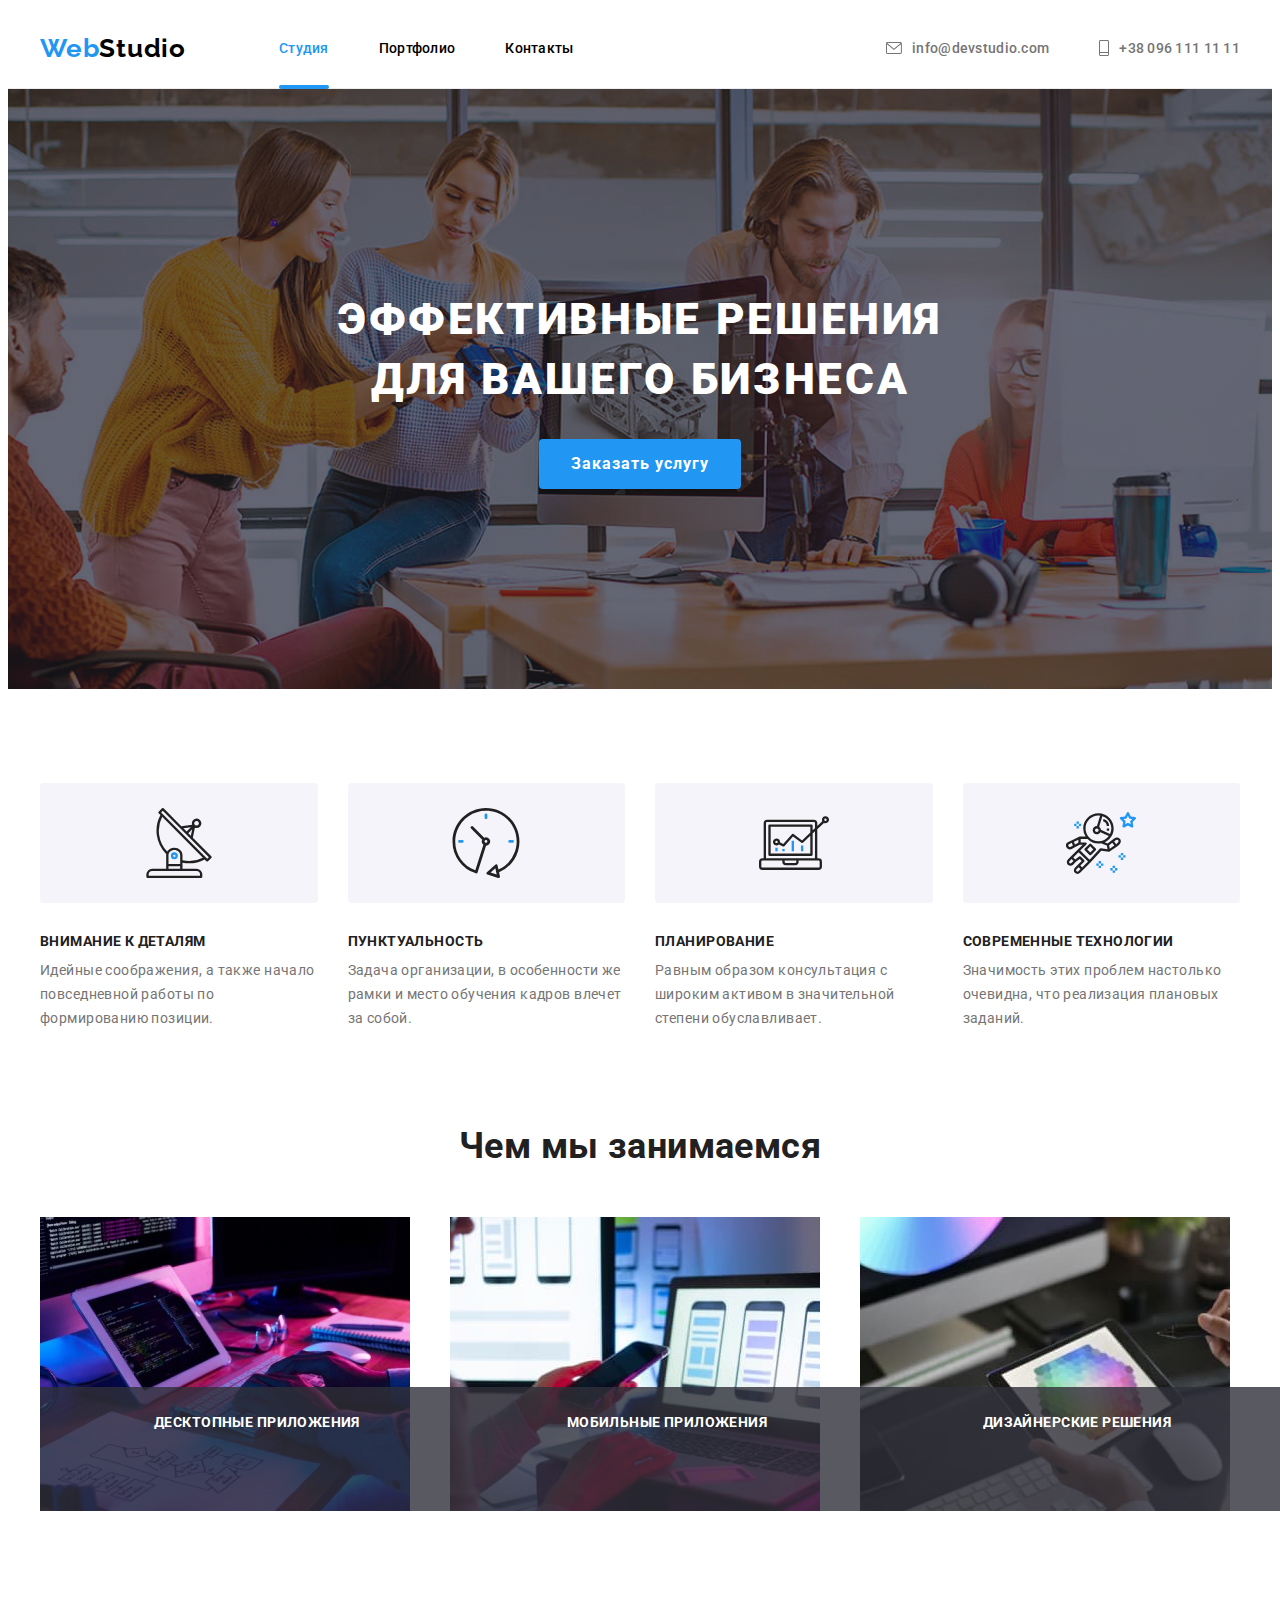
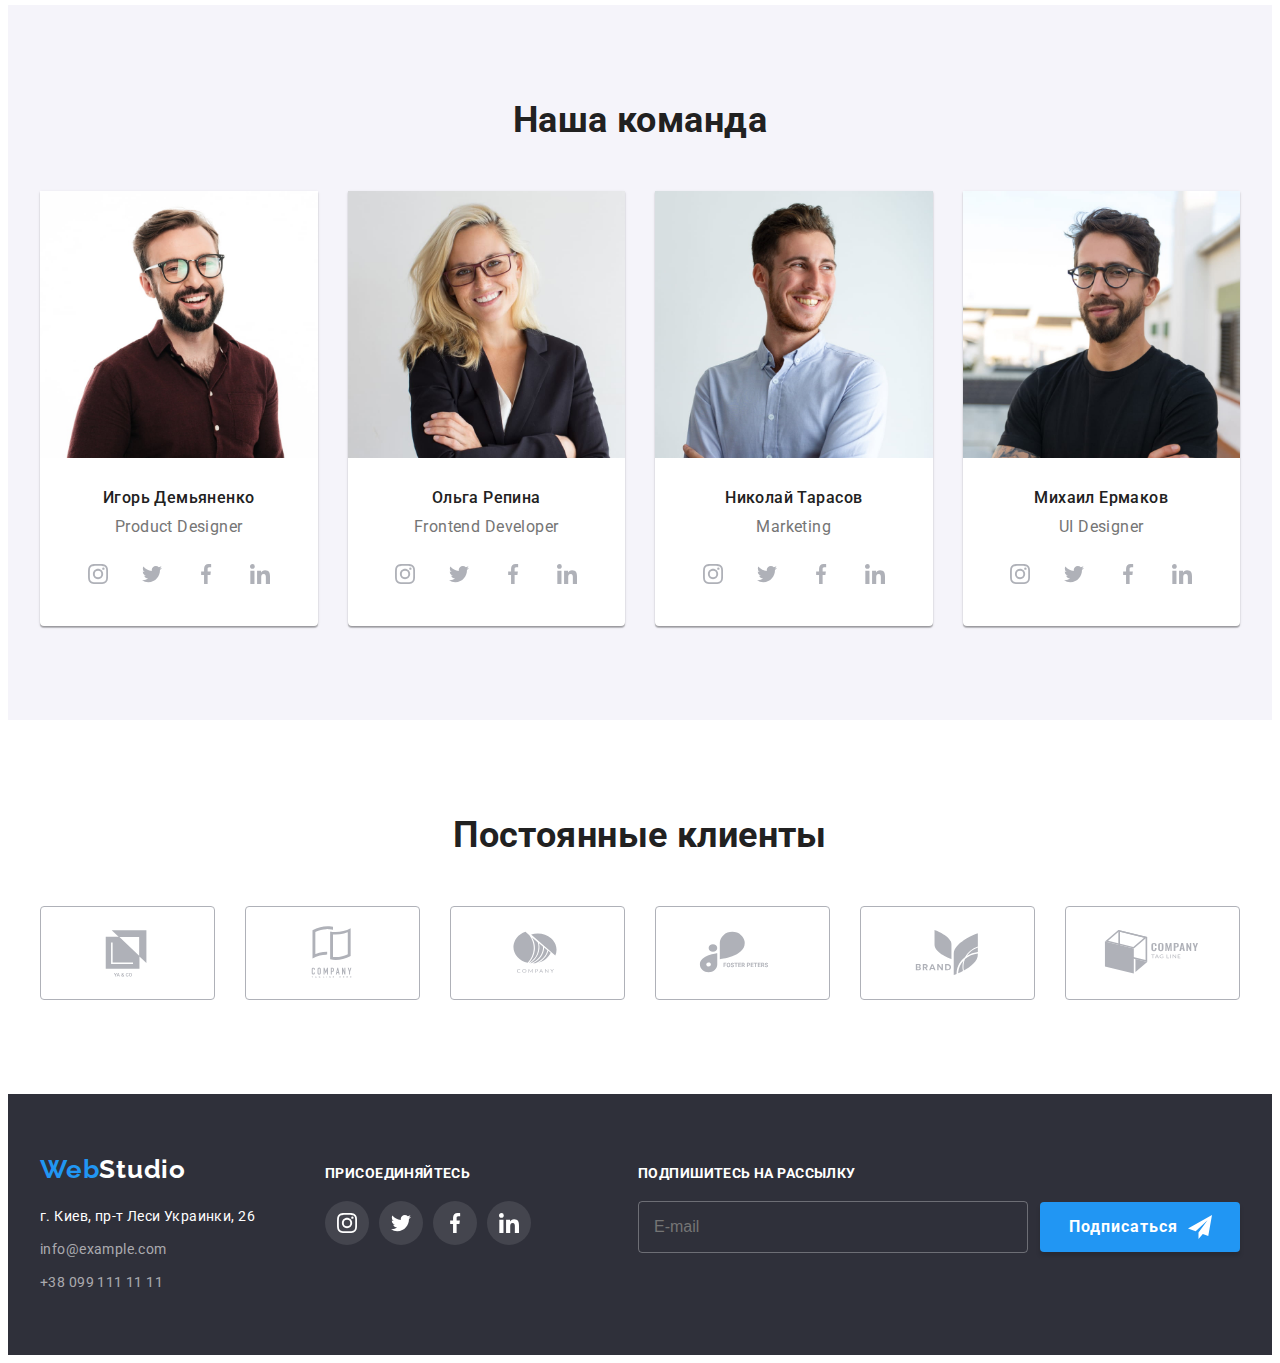
==== commit a7cd986b: "update" ====
--- a/index.html
+++ b/index.html
@@ -335,7 +335,7 @@
     <section class="client section">
       <div class="container">
         <h2 class="title">Постоянные клиенты</h2>
-        <ul class="list grid">
+        <ul class="list grid client__grid">
           <li class="grid__cards client__list">
             <a class="client__logo" href="" target="_blank" rel="noopener noreferrer" aria-label="client logo">
               <svg class="client__icon" width="106" height="60">
--- a/css/mail.min.css
+++ b/css/mail.min.css
@@ -1 +1 @@
-:root{--main-text-cl: #757575;--title-text-cl: #212121;--accent-text-cl: #2196f3;--nav-text-cl: #000000;--second-bg-cl: #2f303a;--second-text-cl: #ffffff;--third-bg-cl: #f5f4fa;--btn-accent-cl: #188ce8;--link-contact-cl: rgba(255, 255, 255, 0.6);--border-header: #ececec;--indent-grid: 30px;--item: 1;--card-text: #eeeeee;--icon: #afb1b8;--anime-basic: 250ms cubic-bezier(0.4, 0, 0.2, 1)}.visually-hidden{position:absolute;width:1px;height:1px;margin:-1px;border:0;padding:0;white-space:nowrap;-webkit-clip-path:inset(100%);clip-path:inset(100%);clip:rect(0 0 0 0);overflow:hidden}body{font-family:"Roboto",sans-serif;font-size:14px;color:var(--main-text-cl);letter-spacing:.03em;line-height:1.71}h1,h2,h3,h4,h5,h6,p{margin:0}img{display:block;max-width:100%;height:auto;-o-object-fit:cover;object-fit:cover;-o-object-position:center;object-position:center}.list{list-style:none;padding:0;margin:0}.link{text-decoration:none;color:currentColor}.container{padding-left:15px;padding-right:15px;margin-right:auto;margin-left:auto}@media screen and (min-width: 480px){.container{width:480px}}@media screen and (min-width: 768px){.container{width:768px}}@media screen and (min-width: 1200px){.container{width:1200px}}.section{padding-top:60px;padding-bottom:60px}@media screen and (min-width: 1200px){.section{padding-top:94px;padding-bottom:94px}}.grid{display:-webkit-box;display:-ms-flexbox;display:flex;-ms-flex-wrap:wrap;flex-wrap:wrap;gap:30px}@media screen and (min-width: 768px){.grid{--item: 2}}@media screen and (min-width: 768px){.grid__cards{-ms-flex-preferred-size:calc((100% - var(--indent-grid)*(var(--item) - 1))/var(--item));flex-basis:calc((100% - var(--indent-grid)*(var(--item) - 1))/var(--item))}}.logo{text-decoration:none;font-family:"Raleway";font-weight:700;font-size:26px;line-height:1.1923076923;letter-spacing:.03em;color:var(--accent-text-cl)}.button{font-family:"Roboto";background-color:var(--accent-text-cl);color:var(--second-text-cl);font-size:16px;-webkit-box-shadow:0px 4px 4px rgba(0,0,0,.15);box-shadow:0px 4px 4px rgba(0,0,0,.15);border-radius:4px;font-weight:700;line-height:1.875;letter-spacing:.06em;cursor:pointer;display:-webkit-box;display:-ms-flexbox;display:flex;-webkit-box-align:center;-ms-flex-align:center;align-items:center;-webkit-box-pack:center;-ms-flex-pack:center;justify-content:center;margin-right:auto;margin-left:auto;padding:10px 32px;border:none;min-width:200px;-webkit-transition:background-color 550ms cubic-bezier(0.4, 0, 0.2, 1);transition:background-color 550ms cubic-bezier(0.4, 0, 0.2, 1)}.button:focus,.button:hover{background-color:var(--btn-accent-cl)}.title{text-align:center;margin-bottom:30px;font-weight:700;font-size:28px;line-height:1.1785714286;color:var(--title-text-cl)}@media screen and (min-width: 1200px){.title{margin-bottom:50px;font-size:36px;line-height:1.1666666667}}.social{display:-webkit-box;display:-ms-flexbox;display:flex;-webkit-box-align:center;-ms-flex-align:center;align-items:center;-webkit-box-pack:center;-ms-flex-pack:center;justify-content:center;gap:10px}.social__link{display:-webkit-box;display:-ms-flexbox;display:flex;-webkit-box-align:center;-ms-flex-align:center;align-items:center;-webkit-box-pack:center;-ms-flex-pack:center;justify-content:center;width:44px;height:44px;border-radius:50%;color:var(--icon);-webkit-transition:color var(--anime-basic),background-color var(--anime-basic);transition:color var(--anime-basic),background-color var(--anime-basic)}.footer .social__link{background-color:rgba(255,255,255,.1);color:var(--second-text-cl)}.social__link:hover,.social__link:focus{color:var(--second-text-cl);background-color:var(--accent-text-cl)}.social__icon{fill:currentColor}.backdrop{position:fixed;top:0;left:0;width:100%;height:100%;background-color:rgba(0,0,0,.2);overflow:auto;display:-webkit-box;display:-ms-flexbox;display:flex;-webkit-box-align:center;-ms-flex-align:center;align-items:center;-webkit-box-pack:center;-ms-flex-pack:center;justify-content:center;-webkit-transition:opacity var(--anime-basic),visibility var(--anime-basic);transition:opacity var(--anime-basic),visibility var(--anime-basic)}.backdrop.is-hidden{opacity:0;visibility:hidden;pointer-events:none}.modal{position:absolute;top:10%;left:50%;max-width:450px;width:100%;height:609px;padding:40px;-webkit-transform:translate(-50%);transform:translate(-50%);-webkit-transition:-webkit-transform var(--anime-basic);transition:-webkit-transform var(--anime-basic);transition:transform var(--anime-basic);transition:transform var(--anime-basic), -webkit-transform var(--anime-basic);background-color:var(--second-text-cl);border-radius:4px}.backdrop.is-hidden .modal{-webkit-transform:translate(-50%, -50%) scale(0.1) rotate(180deg);transform:translate(-50%, -50%) scale(0.1) rotate(180deg)}@media screen and (min-width: 768px){.modal{top:50%;-webkit-transform:translate(-50%, -50%) scale(1) rotate(360deg);transform:translate(-50%, -50%) scale(1) rotate(360deg)}}@media screen and (min-width: 1200px){.modal{width:528px;height:581px}}.modal__btn{position:absolute;top:8px;right:8px;display:-webkit-box;display:-ms-flexbox;display:flex;-webkit-box-align:center;-ms-flex-align:center;align-items:center;-webkit-box-pack:center;-ms-flex-pack:center;justify-content:center;width:30px;height:30px;padding:0;background:var(--second-text-cl);border-radius:50%;border:1px solid rgba(0,0,0,.1);cursor:pointer;-webkit-transition:fill var(--anime-basic);transition:fill var(--anime-basic)}.modal__btn:hover,.modal__btn:focus{fill:var(--accent-text-cl)}.form{text-align:center}.form__title{display:block;margin-bottom:12px;font-weight:700;font-size:20px;line-height:1.5;text-align:center;letter-spacing:.03em;color:var(--title-text-cl)}@media screen and (min-width: 1200px){.form__title{line-height:1.15}}.form__group{margin-bottom:20px}.form__components{display:-webkit-box;display:-ms-flexbox;display:flex;-webkit-box-orient:vertical;-webkit-box-direction:normal;-ms-flex-direction:column;flex-direction:column;margin-bottom:10px}.form__components:last-child{margin-bottom:0}.form__group{margin-bottom:20px}.form__text{text-align:left;font-weight:400;font-size:12px;line-height:1.1666666667;letter-spacing:.01em;margin-bottom:4px}.form__wrap{position:relative}.form__input{width:100%;height:40px;border:1px solid rgba(33,33,33,.2);border-radius:4px;padding:11px;padding-left:40px;cursor:pointer;-webkit-transition:border-color var(--anime-basic);transition:border-color var(--anime-basic)}.form__input:focus-within,.form__input:hover{border-color:var(--accent-text-cl);outline:var(--accent-text-cl)}.form__input:focus-within:hover+.form__icon,.form__input:focus-within:focus-within+.form__icon,.form__input:hover:hover+.form__icon,.form__input:hover:focus-within+.form__icon{fill:var(--accent-text-cl)}.form__comment{width:100%;height:120px;border:1px solid rgba(33,33,33,.2);border-radius:4px;padding:12px 16px;resize:none;cursor:pointer;-webkit-transition:border-color var(--anime-basic);transition:border-color var(--anime-basic)}.form__comment:focus,.form__comment:hover{border-color:var(--accent-text-cl);outline:var(--accent-text-cl)}.form__comment::-webkit-input-placeholder{font-style:normal;font-weight:400;font-size:14px;line-height:1.1428571429;letter-spacing:.01em;color:rgba(117,117,117,.5)}.form__comment::-moz-placeholder{font-style:normal;font-weight:400;font-size:14px;line-height:1.1428571429;letter-spacing:.01em;color:rgba(117,117,117,.5)}.form__comment:-ms-input-placeholder{font-style:normal;font-weight:400;font-size:14px;line-height:1.1428571429;letter-spacing:.01em;color:rgba(117,117,117,.5)}.form__comment::-ms-input-placeholder{font-style:normal;font-weight:400;font-size:14px;line-height:1.1428571429;letter-spacing:.01em;color:rgba(117,117,117,.5)}.form__comment::placeholder{font-style:normal;font-weight:400;font-size:14px;line-height:1.1428571429;letter-spacing:.01em;color:rgba(117,117,117,.5)}.form__icon{position:absolute;top:50%;-webkit-transform:translateY(-50%);transform:translateY(-50%);left:12px;-webkit-transition:fill var(--anime-basic);transition:fill var(--anime-basic)}.form__agreement{display:-webkit-box;display:-ms-flexbox;display:flex;-webkit-box-align:center;-ms-flex-align:center;align-items:center;-webkit-box-pack:center;-ms-flex-pack:center;justify-content:center;gap:8px;cursor:pointer;margin-bottom:30px}.form__agreement-icon{-ms-flex-negative:0;flex-shrink:0}.form__checkbox:hover+.form__agreement-icon .form__agreement-uncheck,.form__checkbox:focus+.form__agreement-icon .form__agreement-uncheck{fill:var(--accent-text-cl)}.form__agreement-check{opacity:0}.form__checkbox:checked+.form__agreement-icon .form__agreement-check{opacity:1}.form__agreement-text{font-weight:400;font-size:12px;line-height:1.1666666667;letter-spacing:.03em;-webkit-user-select:none;-moz-user-select:none;-ms-user-select:none;user-select:none;text-underline-position:under}@media screen and (min-width: 1200px){.form__agreement-text{font-size:14px;line-height:1.7142857143}}.form__agreement-link{color:var(--accent-text-cl)}.menu__btn{position:absolute;top:10px;right:15px;display:-webkit-box;display:-ms-flexbox;display:flex;-webkit-box-pack:center;-ms-flex-pack:center;justify-content:center;-webkit-box-align:center;-ms-flex-align:center;align-items:center;border:none;background-color:rgba(0,0,0,0);margin:0;padding:0;width:40px;height:40px;cursor:pointer;-webkit-transition:fill var(--anime-basic);transition:fill var(--anime-basic)}.menu__btn:hover,.menu__btn:focus{fill:var(--accent-text-cl)}@media screen and (min-width: 768px){.menu__btn{display:none}}.mobile{position:fixed;top:0;right:0;width:100%;height:100%;background:#fff;-webkit-transform:translateX(100%);transform:translateX(100%);-webkit-transition:-webkit-transform var(--anime-basic);transition:-webkit-transform var(--anime-basic);transition:transform var(--anime-basic);transition:transform var(--anime-basic), -webkit-transform var(--anime-basic)}@media screen and (min-width: 768px){.mobile{display:none}}.mobile.is-open{-webkit-transform:translateX(0);transform:translateX(0)}.mobile-menu{display:-webkit-box;display:-ms-flexbox;display:flex;-webkit-box-pack:start;-ms-flex-pack:start;justify-content:flex-start;-webkit-box-orient:vertical;-webkit-box-direction:normal;-ms-flex-direction:column;flex-direction:column;width:100%;height:100%;padding:48px 40px;overflow:auto;gap:64px}.menu__item:not(:last-child){margin-bottom:32px}.menu__list{margin-bottom:auto}.menu__link{font-weight:500;font-size:40px;line-height:1.175;letter-spacing:.02em;color:var(--title-text-cl)}.menu__link:hover,.menu__link:focus{color:var(--accent-text-cl)}.menu__link--current{color:var(--accent-text-cl)}.menu__contact .menu__phone{font-weight:500;font-size:34px;line-height:1.1764705882;letter-spacing:.02em;color:var(--accent-text-cl)}.menu__mail{font-weight:500;font-size:24px;line-height:1.1666666667;letter-spacing:.02em}.menu__socials{display:-webkit-box;display:-ms-flexbox;display:flex;-ms-flex-wrap:wrap;flex-wrap:wrap;gap:10px}.menu__social-link{display:-webkit-box;display:-ms-flexbox;display:flex;font-weight:500;font-size:18px;line-height:1.2222222222;letter-spacing:.02em;color:var(--accent-text-cl)}.menu__social-item:not(:last-child) .menu__social-link::after{display:-webkit-box;display:-ms-flexbox;display:flex;margin-left:10px;border:1px solid;color:rgba(33,33,33,.2);content:""}.header{font-weight:500;line-height:1.1428571429;letter-spacing:.02em;border-bottom:1px solid var(--border-header)}.header__container{display:-webkit-box;display:-ms-flexbox;display:flex;-webkit-box-align:center;-ms-flex-align:center;align-items:center}.header__logo{padding-top:16px;padding-bottom:16px;font-size:24px;line-height:calc 1.1666666667}@media screen and (min-width: 768px){.header__logo{padding-top:0;padding-bottom:0;margin-right:88px}}@media screen and (min-width: 1200px){.header__logo{margin-right:93px;font-size:26px;line-height:calc 1.1923076923}}.header__logo--part{color:var(--nav-text-cl)}.header__contact{display:none}@media screen and (min-width: 768px){.header__contact{display:-webkit-box;display:-ms-flexbox;display:flex;-webkit-box-orient:vertical;-webkit-box-direction:normal;-ms-flex-direction:column;flex-direction:column;gap:10px}}@media screen and (min-width: 1200px){.header__contact{display:-webkit-box;display:-ms-flexbox;display:flex;-webkit-box-orient:horizontal;-webkit-box-direction:normal;-ms-flex-direction:row;flex-direction:row;-webkit-box-align:center;-ms-flex-align:center;align-items:center;gap:50px}}@media screen and (min-width: 768px){.header__link-contact{display:-webkit-box;display:-ms-flexbox;display:flex;font-size:12px;line-height:calc 1.1666666667;-webkit-box-align:center;-ms-flex-align:center;align-items:center;-webkit-transition:color var(--anime-basic);transition:color var(--anime-basic)}}@media screen and (min-width: 1200px){.header__link-contact{margin-bottom:0;display:-webkit-box;display:-ms-flexbox;display:flex;-webkit-box-align:center;-ms-flex-align:center;align-items:center;font-size:14px;line-height:calc 1.1428571429;padding-top:32px;padding-bottom:32px;-webkit-transition:color var(--anime-basic);transition:color var(--anime-basic)}}.header__link-contact:focus,.header__link-contact:hover{color:var(--accent-text-cl)}@media screen and (min-width: 768px){.header__icon{margin-right:8px;fill:currentColor}}@media screen and (min-width: 1200px){.header__icon{margin-right:10px;fill:currentColor}}.menu-btn{position:absolute;border:none;background-color:rgba(0,0,0,0);top:10px;right:15px;cursor:pointer}.menu-btn:hover,.menu-btn:focus{fill:var(--accent-text-cl)}@media screen and (min-width: 768px){.menu-btn{display:none}}.hero{background-color:var(--second-bg-cl);padding-top:118px;padding-bottom:118px;text-align:center;background-repeat:no-repeat;background-size:cover;background-position:center;max-width:480px;margin-right:auto;margin-left:auto;background-image:-webkit-gradient(linear, left top, right top, from(rgba(47, 48, 58, 0.4)), to(rgba(47, 48, 58, 0.4))),url(../images/hero/img@1x_s.jpg);background-image:linear-gradient(to right, rgba(47, 48, 58, 0.4), rgba(47, 48, 58, 0.4)),url(../images/hero/img@1x_s.jpg)}@media(min-device-pixel-ratio: 2),(-webkit-min-device-pixel-ratio: 2),(min-resolution: 192dpi),(min-resolution: 2dppx){.hero{background-image:-webkit-gradient(linear, left top, right top, from(rgba(47, 48, 58, 0.4)), to(rgba(47, 48, 58, 0.4))),url(../images/hero/img@2x_s.jpg);background-image:linear-gradient(to right, rgba(47, 48, 58, 0.4), rgba(47, 48, 58, 0.4)),url(../images/hero/img@2x_s.jpg)}}@media screen and (min-width: 768px){.hero{background-image:-webkit-gradient(linear, left top, right top, from(rgba(47, 48, 58, 0.4)), to(rgba(47, 48, 58, 0.4))),url(../images/hero/img@1x_m.jpg);background-image:linear-gradient(to right, rgba(47, 48, 58, 0.4), rgba(47, 48, 58, 0.4)),url(../images/hero/img@1x_m.jpg);max-width:768px}}@media screen and (min-width: 768px)and (min-device-pixel-ratio: 2),screen and (min-width: 768px)and (-webkit-min-device-pixel-ratio: 2),screen and (min-width: 768px)and (min-resolution: 192dpi),screen and (min-width: 768px)and (min-resolution: 2dppx){.hero{background-image:-webkit-gradient(linear, left top, right top, from(rgba(47, 48, 58, 0.4)), to(rgba(47, 48, 58, 0.4))),url(../images/hero/img@2x_m.jpg);background-image:linear-gradient(to right, rgba(47, 48, 58, 0.4), rgba(47, 48, 58, 0.4)),url(../images/hero/img@2x_m.jpg)}}@media screen and (min-width: 1200px){.hero{background-image:-webkit-gradient(linear, left top, right top, from(rgba(47, 48, 58, 0.4)), to(rgba(47, 48, 58, 0.4))),url(../images/hero/Img@1x_lg.jpg);background-image:linear-gradient(to right, rgba(47, 48, 58, 0.4), rgba(47, 48, 58, 0.4)),url(../images/hero/Img@1x_lg.jpg);padding-top:200px;padding-bottom:200px;max-width:1600px}}@media screen and (min-width: 1200px)and (min-device-pixel-ratio: 2),screen and (min-width: 1200px)and (-webkit-min-device-pixel-ratio: 2),screen and (min-width: 1200px)and (min-resolution: 192dpi),screen and (min-width: 1200px)and (min-resolution: 2dppx){.hero{background-image:url(../images/hero/Img@2x_lg.jpg)}}.hero__title{font-weight:900;font-size:26px;line-height:1.6153846154;letter-spacing:.06em;color:var(--second-text-cl);text-transform:uppercase;max-width:360px;margin-left:auto;margin-right:auto;margin-bottom:30px}@media screen and (min-width: 1200px){.hero__title{font-size:44px;line-height:1.3636363636;width:696px}}.nav{display:none}@media screen and (min-width: 768px){.nav{display:block;color:var(--nav-text-cl);margin-right:auto}}.nav__list{display:-webkit-box;display:-ms-flexbox;display:flex;-webkit-box-align:center;-ms-flex-align:center;align-items:center;gap:50px}.nav__link{display:-webkit-box;display:-ms-flexbox;display:flex;-webkit-box-align:center;-ms-flex-align:center;align-items:center;padding-top:32px;padding-bottom:32px;-webkit-transition:color var(--anime-basic);transition:color var(--anime-basic)}.nav__link:focus,.nav__link:hover{color:var(--accent-text-cl)}.nav__link--current{position:relative;color:var(--accent-text-cl)}.nav__link--current::after{content:"";position:absolute;bottom:-1px;left:0;display:block;width:100%;height:4px;background-color:var(--accent-text-cl);border-radius:2px}.about__group{display:-webkit-box;display:-ms-flexbox;display:flex;height:120px;-webkit-box-align:center;-ms-flex-align:center;align-items:center;-webkit-box-pack:center;-ms-flex-pack:center;justify-content:center;background:var(--third-bg-cl);border-radius:4px;margin-bottom:30px}@media screen and (min-width: 768px){.about__group{min-width:354px}}@media screen and (min-width: 1200px){.about__group{min-width:270px}}.about__title{font-weight:700;font-size:14px;line-height:1.1428571429;text-align:center;text-transform:uppercase;color:var(--title-text-cl);margin-bottom:10px}@media screen and (min-width: 768px){.about__title{text-align:left}}.about__text{width:100%}.work{display:none}@media screen and (min-width: 1200px){.work{padding-top:0;display:block}}.work__list{--item: 3;position:relative}.work__wrap{position:absolute;min-height:70px;width:100%;bottom:0;left:0;padding:27px;background-color:rgba(47,48,58,.8)}.work__text{font-weight:700;font-size:14px;font-style:normal;line-height:1.1428571429;text-align:center;text-transform:uppercase;color:var(--second-text-cl)}.client__list{--item: 2}@media screen and (min-width: 768px){.client__list{--item: 3}}@media screen and (min-width: 1200px){.client__list{--item: 6}}.client__logo{display:-webkit-box;display:-ms-flexbox;display:flex;-webkit-box-align:center;-ms-flex-align:center;align-items:center;-webkit-box-pack:center;-ms-flex-pack:center;justify-content:center;height:92px;min-width:210px;border:1px solid currentColor;border-radius:4px;color:var(--icon);-webkit-transition:color var(--anime-basic);transition:color var(--anime-basic)}@media screen and (min-width: 768px){.client__logo{min-width:226px}}@media screen and (min-width: 1200px){.client__logo{min-width:170px}}.client__logo:focus,.client__logo:hover{color:var(--accent-text-cl)}.client__icon{fill:currentColor}.team{background-color:var(--third-bg-cl)}.team__card{background-color:var(--second-text-cl);-webkit-box-shadow:0px 1px 3px rgba(0,0,0,.12),0px 1px 1px rgba(0,0,0,.14),0px 2px 1px rgba(0,0,0,.2);box-shadow:0px 1px 3px rgba(0,0,0,.12),0px 1px 1px rgba(0,0,0,.14),0px 2px 1px rgba(0,0,0,.2);border-radius:0px 0px 4px 4px}@media screen and (min-width: 1200px){.team__card{--item: 4}}.team__wrapper{padding-top:30px;padding-bottom:24px;text-align:center}@media screen and (min-width: 1200px){.team__wrapper{padding:30px}}.team__name{font-weight:500;font-size:16px;line-height:1.1875;color:var(--title-text-cl);margin-bottom:10px}.team__proffesion{font-size:16px;line-height:1.1875;margin-bottom:16px}.footer{background-color:var(--second-bg-cl);padding-top:60px;padding-bottom:60px}.footer-container{display:block;text-align:center}@media screen and (min-width: 768px){.footer-container{display:-webkit-box;display:-ms-flexbox;display:flex;-ms-flex-wrap:wrap;flex-wrap:wrap;-ms-flex-pack:distribute;justify-content:space-around;-webkit-box-align:baseline;-ms-flex-align:baseline;align-items:baseline;gap:70px}}@media screen and (min-width: 1200px){.footer-container{display:-webkit-box;display:-ms-flexbox;display:flex;text-align:left;-webkit-box-align:baseline;-ms-flex-align:baseline;align-items:baseline;gap:70px}}.footer__part{margin-bottom:60px}@media screen and (min-width: 768px){.footer__part{margin-bottom:0}}.footer__logo{display:inline-block;margin-bottom:20px}.footer__logo--part{color:var(--second-text-cl)}.footer__contacts{font-style:normal}.footer__item:not(:last-child){margin-bottom:8px}@media screen and (min-width: 1200px){.footer__item:not(:last-child){margin-bottom:9px}}.footer__contact{color:var(--link-contact-cl);-webkit-transition:color var(--anime-basic);transition:color var(--anime-basic)}.footer__contact:focus,.footer__contact:hover{color:var(--accent-text-cl)}.footer__addres{font-style:normal;color:var(--second-text-cl)}.footer__title{font-weight:700;font-size:14px;line-height:1.1428571429;text-transform:uppercase;color:var(--second-text-cl);margin-bottom:20px}@media screen and (min-width: 768px){.footer__subscribing{display:-webkit-box;display:-ms-flexbox;display:flex;-webkit-box-orient:vertical;-webkit-box-direction:normal;-ms-flex-direction:column;flex-direction:column;-webkit-box-align:center;-ms-flex-align:center;align-items:center;-webkit-box-pack:center;-ms-flex-pack:center;justify-content:center;gap:20px}}@media screen and (min-width: 1200px){.footer__subscribing{display:block;margin-left:auto}}.footer__subscribing-form{display:block}@media screen and (min-width: 768px){.footer__subscribing-form{display:block;-webkit-box-align:center;-ms-flex-align:center;align-items:center;-webkit-box-pack:center;-ms-flex-pack:center;justify-content:center;gap:12px}}@media screen and (min-width: 1200px){.footer__subscribing-form{display:-webkit-box;display:-ms-flexbox;display:flex;-webkit-box-align:center;-ms-flex-align:center;align-items:center;-webkit-box-pack:center;-ms-flex-pack:center;justify-content:center;gap:12px}}.footer__input{width:100%;padding:15px;font-weight:400;font-size:16px;line-height:1.25;display:-webkit-inline-box;display:-ms-inline-flexbox;display:inline-flex;-webkit-box-align:center;-ms-flex-align:center;align-items:center;border:1px solid rgba(255,255,255,.3);border-radius:4px;background-color:rgba(0,0,0,0);color:var(--second-text-cl);margin-bottom:20px}@media screen and (min-width: 768px){.footer__input{width:450px}}@media screen and (min-width: 1200px){.footer__input{margin-bottom:0;width:358px}}.footer__btn{gap:10px;padding-top:10px;padding-right:28px;padding-bottom:10px;padding-left:29px}.project__filter{display:-webkit-box;display:-ms-flexbox;display:flex;-ms-flex-wrap:wrap;flex-wrap:wrap;gap:15px 8px;-webkit-box-pack:start;-ms-flex-pack:start;justify-content:flex-start;margin-bottom:40px}@media screen and (min-width: 768px){.project__filter{display:-webkit-box;display:-ms-flexbox;display:flex;-webkit-box-pack:center;-ms-flex-pack:center;justify-content:center;gap:8px}}@media screen and (min-width: 1200px){.project__filter{display:-webkit-box;display:-ms-flexbox;display:flex;gap:8px;-webkit-box-pack:center;-ms-flex-pack:center;justify-content:center;margin-bottom:50px}}.project__btn{font-family:inherit;background-color:var(--third-bg-cl);border-radius:4px;font-weight:500;font-size:16px;line-height:1.625;letter-spacing:.03em;text-align:center;color:var(--title-text-cl);cursor:pointer;border:none;padding:6px 22px;-webkit-transition:color var(--anime-basic),background-color var(--anime-basic),-webkit-box-shadow var(--anime-basic);transition:color var(--anime-basic),background-color var(--anime-basic),-webkit-box-shadow var(--anime-basic);transition:color var(--anime-basic),background-color var(--anime-basic),box-shadow var(--anime-basic);transition:color var(--anime-basic),background-color var(--anime-basic),box-shadow var(--anime-basic),-webkit-box-shadow var(--anime-basic)}.project__btn:hover,.project__btn:focus{color:var(--second-text-cl);background-color:var(--accent-text-cl);-webkit-box-shadow:0px 3px 1px rgba(0,0,0,.1),0px 1px 2px rgba(0,0,0,.08),0px 2px 2px rgba(0,0,0,.12);box-shadow:0px 3px 1px rgba(0,0,0,.1),0px 1px 2px rgba(0,0,0,.08),0px 2px 2px rgba(0,0,0,.12)}.project__item{--item: 1}@media screen and (min-width: 768px){.project__item{--item: 2}}@media screen and (min-width: 1200px){.project__item{--item: 3}}.project__link{display:-webkit-box;display:-ms-flexbox;display:flex;-webkit-box-orient:vertical;-webkit-box-direction:normal;-ms-flex-direction:column;flex-direction:column;-webkit-transition:-webkit-box-shadow var(--anime-basic);transition:-webkit-box-shadow var(--anime-basic);transition:box-shadow var(--anime-basic);transition:box-shadow var(--anime-basic), -webkit-box-shadow var(--anime-basic);height:100%}.project__link:focus,.project__link:hover{-webkit-box-shadow:0px 1px 1px rgba(0,0,0,.12),0px 4px 4px rgba(0,0,0,.06),1px 4px 6px rgba(0,0,0,.16);box-shadow:0px 1px 1px rgba(0,0,0,.12),0px 4px 4px rgba(0,0,0,.06),1px 4px 6px rgba(0,0,0,.16)}.project__card{position:relative;overflow:hidden}.project__overlay{position:absolute;left:0;bottom:0;height:100%;width:100%;padding:24px;background-color:rgba(33,150,243,.9);-webkit-transform:translateY(100%);transform:translateY(100%);-webkit-transition:-webkit-transform var(--anime-basic);transition:-webkit-transform var(--anime-basic);transition:transform var(--anime-basic);transition:transform var(--anime-basic), -webkit-transform var(--anime-basic)}@media screen and (min-width: 480px){.project__overlay{padding:63px 24px}}.project__link:hover .project__overlay,.project__link:focus .project__overlay{-webkit-transform:translateY(0);transform:translateY(0)}.project__overlay-text{font-style:normal;overflow:auto;height:100%;font-weight:400;font-size:18px;line-height:1.5555555556;color:var(--second-text-cl)}.project__name{border:1px solid var(--card-text);border-top:none;padding-top:20px;padding-right:24px;padding-bottom:20px;padding-left:24px;-webkit-box-flex:1;-ms-flex-positive:1;flex-grow:1}.project__title{font-weight:700;font-size:18px;line-height:2;letter-spacing:.06em;color:var(--title-text-cl);margin-bottom:4px}.project__text{font-size:16px;line-height:1.875}/*# sourceMappingURL=mail.min.css.map */+:root{--main-text-cl: #757575;--title-text-cl: #212121;--accent-text-cl: #2196f3;--nav-text-cl: #000000;--second-bg-cl: #2f303a;--second-text-cl: #ffffff;--third-bg-cl: #f5f4fa;--btn-accent-cl: #188ce8;--link-contact-cl: rgba(255, 255, 255, 0.6);--border-header: #ececec;--indent-grid: 30px;--item: 1;--card-text: #eeeeee;--icon: #afb1b8;--anime-basic: 250ms cubic-bezier(0.4, 0, 0.2, 1)}.visually-hidden{position:absolute;width:1px;height:1px;margin:-1px;border:0;padding:0;white-space:nowrap;-webkit-clip-path:inset(100%);clip-path:inset(100%);clip:rect(0 0 0 0);overflow:hidden}body{font-family:"Roboto",sans-serif;font-size:14px;color:var(--main-text-cl);letter-spacing:.03em;line-height:1.71}h1,h2,h3,h4,h5,h6,p{margin:0}img{display:block;max-width:100%;height:auto;-o-object-fit:cover;object-fit:cover;-o-object-position:center;object-position:center}.list{list-style:none;padding:0;margin:0}.link{text-decoration:none;color:currentColor}.container{padding-left:15px;padding-right:15px;margin-right:auto;margin-left:auto}@media screen and (min-width: 480px){.container{width:480px}}@media screen and (min-width: 768px){.container{width:768px}}@media screen and (min-width: 1200px){.container{width:1200px}}.section{padding-top:60px;padding-bottom:60px}@media screen and (min-width: 1200px){.section{padding-top:94px;padding-bottom:94px}}.grid{display:-webkit-box;display:-ms-flexbox;display:flex;-ms-flex-wrap:wrap;flex-wrap:wrap;gap:30px}@media screen and (min-width: 768px){.grid{--item: 2}}@media screen and (min-width: 1200px){.grid{--item: 4}}.grid__cards{-ms-flex-preferred-size:calc((100% - var(--indent-grid)*(var(--item) - 1))/var(--item));flex-basis:calc((100% - var(--indent-grid)*(var(--item) - 1))/var(--item))}.logo{text-decoration:none;font-family:"Raleway";font-weight:700;font-size:26px;line-height:1.1923076923;letter-spacing:.03em;color:var(--accent-text-cl)}.button{font-family:"Roboto";background-color:var(--accent-text-cl);color:var(--second-text-cl);font-size:16px;-webkit-box-shadow:0px 4px 4px rgba(0,0,0,.15);box-shadow:0px 4px 4px rgba(0,0,0,.15);border-radius:4px;font-weight:700;line-height:1.875;letter-spacing:.06em;cursor:pointer;display:-webkit-box;display:-ms-flexbox;display:flex;-webkit-box-align:center;-ms-flex-align:center;align-items:center;-webkit-box-pack:center;-ms-flex-pack:center;justify-content:center;margin-right:auto;margin-left:auto;padding:10px 32px;border:none;min-width:200px;-webkit-transition:background-color 550ms cubic-bezier(0.4, 0, 0.2, 1);transition:background-color 550ms cubic-bezier(0.4, 0, 0.2, 1)}.button:focus,.button:hover{background-color:var(--btn-accent-cl)}.title{text-align:center;margin-bottom:30px;font-weight:700;font-size:28px;line-height:1.1785714286;color:var(--title-text-cl)}@media screen and (min-width: 1200px){.title{margin-bottom:50px;font-size:36px;line-height:1.1666666667}}.social{display:-webkit-box;display:-ms-flexbox;display:flex;-webkit-box-align:center;-ms-flex-align:center;align-items:center;-webkit-box-pack:center;-ms-flex-pack:center;justify-content:center;gap:10px}.social__link{display:-webkit-box;display:-ms-flexbox;display:flex;-webkit-box-align:center;-ms-flex-align:center;align-items:center;-webkit-box-pack:center;-ms-flex-pack:center;justify-content:center;width:44px;height:44px;border-radius:50%;color:var(--icon);-webkit-transition:color var(--anime-basic),background-color var(--anime-basic);transition:color var(--anime-basic),background-color var(--anime-basic)}.footer .social__link{background-color:rgba(255,255,255,.1);color:var(--second-text-cl)}.social__link:hover,.social__link:focus{color:var(--second-text-cl);background-color:var(--accent-text-cl)}.social__icon{fill:currentColor}.backdrop{position:fixed;top:0;left:0;width:100%;height:100%;background-color:rgba(0,0,0,.2);overflow:auto;display:-webkit-box;display:-ms-flexbox;display:flex;-webkit-box-align:center;-ms-flex-align:center;align-items:center;-webkit-box-pack:center;-ms-flex-pack:center;justify-content:center;-webkit-transition:opacity var(--anime-basic),visibility var(--anime-basic);transition:opacity var(--anime-basic),visibility var(--anime-basic)}.backdrop.is-hidden{opacity:0;visibility:hidden;pointer-events:none}.modal{position:absolute;top:10%;left:50%;max-width:450px;width:100%;height:609px;padding:40px;-webkit-transform:translate(-50%);transform:translate(-50%);-webkit-transition:-webkit-transform var(--anime-basic);transition:-webkit-transform var(--anime-basic);transition:transform var(--anime-basic);transition:transform var(--anime-basic), -webkit-transform var(--anime-basic);background-color:var(--second-text-cl);border-radius:4px}.backdrop.is-hidden .modal{-webkit-transform:translate(-50%, -50%) scale(0.1) rotate(180deg);transform:translate(-50%, -50%) scale(0.1) rotate(180deg)}@media screen and (min-width: 768px){.modal{top:50%;-webkit-transform:translate(-50%, -50%) scale(1) rotate(360deg);transform:translate(-50%, -50%) scale(1) rotate(360deg)}}@media screen and (min-width: 1200px){.modal{width:528px;height:581px}}.modal__btn{position:absolute;top:8px;right:8px;display:-webkit-box;display:-ms-flexbox;display:flex;-webkit-box-align:center;-ms-flex-align:center;align-items:center;-webkit-box-pack:center;-ms-flex-pack:center;justify-content:center;width:30px;height:30px;padding:0;background:var(--second-text-cl);border-radius:50%;border:1px solid rgba(0,0,0,.1);cursor:pointer;-webkit-transition:fill var(--anime-basic);transition:fill var(--anime-basic)}.modal__btn:hover,.modal__btn:focus{fill:var(--accent-text-cl)}.form{text-align:center}.form__title{display:block;margin-bottom:12px;font-weight:700;font-size:20px;line-height:1.5;text-align:center;letter-spacing:.03em;color:var(--title-text-cl)}@media screen and (min-width: 1200px){.form__title{line-height:1.15}}.form__group{margin-bottom:20px}.form__components{display:-webkit-box;display:-ms-flexbox;display:flex;-webkit-box-orient:vertical;-webkit-box-direction:normal;-ms-flex-direction:column;flex-direction:column;margin-bottom:10px}.form__components:last-child{margin-bottom:0}.form__group{margin-bottom:20px}.form__text{text-align:left;font-weight:400;font-size:12px;line-height:1.1666666667;letter-spacing:.01em;margin-bottom:4px}.form__wrap{position:relative}.form__input{width:100%;height:40px;border:1px solid rgba(33,33,33,.2);border-radius:4px;padding:11px;padding-left:40px;cursor:pointer;-webkit-transition:border-color var(--anime-basic);transition:border-color var(--anime-basic)}.form__input:focus-within,.form__input:hover{border-color:var(--accent-text-cl);outline:var(--accent-text-cl)}.form__input:focus-within:hover+.form__icon,.form__input:focus-within:focus-within+.form__icon,.form__input:hover:hover+.form__icon,.form__input:hover:focus-within+.form__icon{fill:var(--accent-text-cl)}.form__comment{width:100%;height:120px;border:1px solid rgba(33,33,33,.2);border-radius:4px;padding:12px 16px;resize:none;cursor:pointer;-webkit-transition:border-color var(--anime-basic);transition:border-color var(--anime-basic)}.form__comment:focus,.form__comment:hover{border-color:var(--accent-text-cl);outline:var(--accent-text-cl)}.form__comment::-webkit-input-placeholder{font-style:normal;font-weight:400;font-size:14px;line-height:1.1428571429;letter-spacing:.01em;color:rgba(117,117,117,.5)}.form__comment::-moz-placeholder{font-style:normal;font-weight:400;font-size:14px;line-height:1.1428571429;letter-spacing:.01em;color:rgba(117,117,117,.5)}.form__comment:-ms-input-placeholder{font-style:normal;font-weight:400;font-size:14px;line-height:1.1428571429;letter-spacing:.01em;color:rgba(117,117,117,.5)}.form__comment::-ms-input-placeholder{font-style:normal;font-weight:400;font-size:14px;line-height:1.1428571429;letter-spacing:.01em;color:rgba(117,117,117,.5)}.form__comment::placeholder{font-style:normal;font-weight:400;font-size:14px;line-height:1.1428571429;letter-spacing:.01em;color:rgba(117,117,117,.5)}.form__icon{position:absolute;top:50%;-webkit-transform:translateY(-50%);transform:translateY(-50%);left:12px;-webkit-transition:fill var(--anime-basic);transition:fill var(--anime-basic)}.form__agreement{display:-webkit-box;display:-ms-flexbox;display:flex;-webkit-box-align:center;-ms-flex-align:center;align-items:center;-webkit-box-pack:center;-ms-flex-pack:center;justify-content:center;gap:8px;cursor:pointer;margin-bottom:30px}.form__agreement-icon{-ms-flex-negative:0;flex-shrink:0}.form__checkbox:hover+.form__agreement-icon .form__agreement-uncheck,.form__checkbox:focus+.form__agreement-icon .form__agreement-uncheck{fill:var(--accent-text-cl)}.form__agreement-check{opacity:0}.form__checkbox:checked+.form__agreement-icon .form__agreement-check{opacity:1}.form__agreement-text{font-weight:400;font-size:12px;line-height:1.1666666667;letter-spacing:.03em;-webkit-user-select:none;-moz-user-select:none;-ms-user-select:none;user-select:none;text-underline-position:under}@media screen and (min-width: 1200px){.form__agreement-text{font-size:14px;line-height:1.7142857143}}.form__agreement-link{color:var(--accent-text-cl)}.menu__btn{position:absolute;top:10px;right:15px;display:-webkit-box;display:-ms-flexbox;display:flex;-webkit-box-pack:center;-ms-flex-pack:center;justify-content:center;-webkit-box-align:center;-ms-flex-align:center;align-items:center;border:none;background-color:rgba(0,0,0,0);margin:0;padding:0;width:40px;height:40px;cursor:pointer;-webkit-transition:fill var(--anime-basic);transition:fill var(--anime-basic)}.menu__btn:hover,.menu__btn:focus{fill:var(--accent-text-cl)}@media screen and (min-width: 768px){.menu__btn{display:none}}.mobile{position:fixed;top:0;right:0;width:100%;height:100%;background:#fff;-webkit-transform:translateX(100%);transform:translateX(100%);-webkit-transition:-webkit-transform var(--anime-basic);transition:-webkit-transform var(--anime-basic);transition:transform var(--anime-basic);transition:transform var(--anime-basic), -webkit-transform var(--anime-basic)}@media screen and (min-width: 768px){.mobile{display:none}}.mobile.is-open{-webkit-transform:translateX(0);transform:translateX(0)}.mobile-menu{display:-webkit-box;display:-ms-flexbox;display:flex;-webkit-box-pack:start;-ms-flex-pack:start;justify-content:flex-start;-webkit-box-orient:vertical;-webkit-box-direction:normal;-ms-flex-direction:column;flex-direction:column;width:100%;height:100%;padding:48px 40px;overflow:auto;gap:64px}.menu__item:not(:last-child){margin-bottom:32px}.menu__list{margin-bottom:auto}.menu__link{font-weight:500;font-size:40px;line-height:1.175;letter-spacing:.02em;color:var(--title-text-cl)}.menu__link:hover,.menu__link:focus{color:var(--accent-text-cl)}.menu__link--current{color:var(--accent-text-cl)}.menu__contact .menu__phone{font-weight:500;font-size:34px;line-height:1.1764705882;letter-spacing:.02em;color:var(--accent-text-cl)}.menu__mail{font-weight:500;font-size:24px;line-height:1.1666666667;letter-spacing:.02em}.menu__socials{display:-webkit-box;display:-ms-flexbox;display:flex;-ms-flex-wrap:wrap;flex-wrap:wrap;gap:10px}.menu__social-link{display:-webkit-box;display:-ms-flexbox;display:flex;font-weight:500;font-size:18px;line-height:1.2222222222;letter-spacing:.02em;color:var(--accent-text-cl)}.menu__social-item:not(:last-child) .menu__social-link::after{display:-webkit-box;display:-ms-flexbox;display:flex;margin-left:10px;border:1px solid;color:rgba(33,33,33,.2);content:""}.header{font-weight:500;line-height:1.1428571429;letter-spacing:.02em;border-bottom:1px solid var(--border-header)}.header__container{display:-webkit-box;display:-ms-flexbox;display:flex;-webkit-box-align:center;-ms-flex-align:center;align-items:center}.header__logo{padding-top:16px;padding-bottom:16px;font-size:24px;line-height:calc 1.1666666667}@media screen and (min-width: 768px){.header__logo{padding-top:0;padding-bottom:0;margin-right:88px}}@media screen and (min-width: 1200px){.header__logo{margin-right:93px;font-size:26px;line-height:calc 1.1923076923}}.header__logo--part{color:var(--nav-text-cl)}.header__contact{display:none}@media screen and (min-width: 768px){.header__contact{display:-webkit-box;display:-ms-flexbox;display:flex;-webkit-box-orient:vertical;-webkit-box-direction:normal;-ms-flex-direction:column;flex-direction:column;gap:10px}}@media screen and (min-width: 1200px){.header__contact{display:-webkit-box;display:-ms-flexbox;display:flex;-webkit-box-orient:horizontal;-webkit-box-direction:normal;-ms-flex-direction:row;flex-direction:row;-webkit-box-align:center;-ms-flex-align:center;align-items:center;gap:50px}}@media screen and (min-width: 768px){.header__link-contact{display:-webkit-box;display:-ms-flexbox;display:flex;font-size:12px;line-height:calc 1.1666666667;-webkit-box-align:center;-ms-flex-align:center;align-items:center;-webkit-transition:color var(--anime-basic);transition:color var(--anime-basic)}}@media screen and (min-width: 1200px){.header__link-contact{margin-bottom:0;display:-webkit-box;display:-ms-flexbox;display:flex;-webkit-box-align:center;-ms-flex-align:center;align-items:center;font-size:14px;line-height:calc 1.1428571429;padding-top:32px;padding-bottom:32px;-webkit-transition:color var(--anime-basic);transition:color var(--anime-basic)}}.header__link-contact:focus,.header__link-contact:hover{color:var(--accent-text-cl)}@media screen and (min-width: 768px){.header__icon{margin-right:8px;fill:currentColor}}@media screen and (min-width: 1200px){.header__icon{margin-right:10px;fill:currentColor}}.menu-btn{position:absolute;border:none;background-color:rgba(0,0,0,0);top:10px;right:15px;cursor:pointer}.menu-btn:hover,.menu-btn:focus{fill:var(--accent-text-cl)}@media screen and (min-width: 768px){.menu-btn{display:none}}.hero{background-color:var(--second-bg-cl);padding-top:118px;padding-bottom:118px;text-align:center;background-repeat:no-repeat;background-size:cover;background-position:center;max-width:480px;margin-right:auto;margin-left:auto;background-image:-webkit-gradient(linear, left top, right top, from(rgba(47, 48, 58, 0.4)), to(rgba(47, 48, 58, 0.4))),url(../images/hero/img@1x_s.jpg);background-image:linear-gradient(to right, rgba(47, 48, 58, 0.4), rgba(47, 48, 58, 0.4)),url(../images/hero/img@1x_s.jpg)}@media(min-device-pixel-ratio: 2),(-webkit-min-device-pixel-ratio: 2),(min-resolution: 192dpi),(min-resolution: 2dppx){.hero{background-image:-webkit-gradient(linear, left top, right top, from(rgba(47, 48, 58, 0.4)), to(rgba(47, 48, 58, 0.4))),url(../images/hero/img@2x_s.jpg);background-image:linear-gradient(to right, rgba(47, 48, 58, 0.4), rgba(47, 48, 58, 0.4)),url(../images/hero/img@2x_s.jpg)}}@media screen and (min-width: 768px){.hero{background-image:-webkit-gradient(linear, left top, right top, from(rgba(47, 48, 58, 0.4)), to(rgba(47, 48, 58, 0.4))),url(../images/hero/img@1x_m.jpg);background-image:linear-gradient(to right, rgba(47, 48, 58, 0.4), rgba(47, 48, 58, 0.4)),url(../images/hero/img@1x_m.jpg);max-width:768px}}@media screen and (min-width: 768px)and (min-device-pixel-ratio: 2),screen and (min-width: 768px)and (-webkit-min-device-pixel-ratio: 2),screen and (min-width: 768px)and (min-resolution: 192dpi),screen and (min-width: 768px)and (min-resolution: 2dppx){.hero{background-image:-webkit-gradient(linear, left top, right top, from(rgba(47, 48, 58, 0.4)), to(rgba(47, 48, 58, 0.4))),url(../images/hero/img@2x_m.jpg);background-image:linear-gradient(to right, rgba(47, 48, 58, 0.4), rgba(47, 48, 58, 0.4)),url(../images/hero/img@2x_m.jpg)}}@media screen and (min-width: 1200px){.hero{background-image:-webkit-gradient(linear, left top, right top, from(rgba(47, 48, 58, 0.4)), to(rgba(47, 48, 58, 0.4))),url(../images/hero/Img@1x_lg.jpg);background-image:linear-gradient(to right, rgba(47, 48, 58, 0.4), rgba(47, 48, 58, 0.4)),url(../images/hero/Img@1x_lg.jpg);padding-top:200px;padding-bottom:200px;max-width:1600px}}@media screen and (min-width: 1200px)and (min-device-pixel-ratio: 2),screen and (min-width: 1200px)and (-webkit-min-device-pixel-ratio: 2),screen and (min-width: 1200px)and (min-resolution: 192dpi),screen and (min-width: 1200px)and (min-resolution: 2dppx){.hero{background-image:url(../images/hero/Img@2x_lg.jpg)}}.hero__title{font-weight:900;font-size:26px;line-height:1.6153846154;letter-spacing:.06em;color:var(--second-text-cl);text-transform:uppercase;max-width:360px;margin-left:auto;margin-right:auto;margin-bottom:30px}@media screen and (min-width: 1200px){.hero__title{font-size:44px;line-height:1.3636363636;max-width:696px}}.nav{display:none}@media screen and (min-width: 768px){.nav{display:block;color:var(--nav-text-cl);margin-right:auto}}.nav__list{display:-webkit-box;display:-ms-flexbox;display:flex;-webkit-box-align:center;-ms-flex-align:center;align-items:center;gap:50px}.nav__link{display:-webkit-box;display:-ms-flexbox;display:flex;-webkit-box-align:center;-ms-flex-align:center;align-items:center;padding-top:32px;padding-bottom:32px;-webkit-transition:color var(--anime-basic);transition:color var(--anime-basic)}.nav__link:focus,.nav__link:hover{color:var(--accent-text-cl)}.nav__link--current{position:relative;color:var(--accent-text-cl)}.nav__link--current::after{content:"";position:absolute;bottom:-1px;left:0;display:block;width:100%;height:4px;background-color:var(--accent-text-cl);border-radius:2px}.about__group{display:-webkit-box;display:-ms-flexbox;display:flex;height:120px;-webkit-box-align:center;-ms-flex-align:center;align-items:center;-webkit-box-pack:center;-ms-flex-pack:center;justify-content:center;background:var(--third-bg-cl);border-radius:4px;margin-bottom:30px}@media screen and (min-width: 768px){.about__group{min-width:354px}}@media screen and (min-width: 1200px){.about__group{min-width:270px}}.about__title{font-weight:700;font-size:14px;line-height:1.1428571429;text-align:center;text-transform:uppercase;color:var(--title-text-cl);margin-bottom:10px}@media screen and (min-width: 768px){.about__title{text-align:left}}.about__text{width:100%}.work{display:none}@media screen and (min-width: 1200px){.work{padding-top:0;display:block}}.work__list{--item: 3;position:relative}.work__wrap{position:absolute;min-height:70px;width:100%;bottom:0;left:0;padding:27px;background-color:rgba(47,48,58,.8)}.work__text{font-weight:700;font-size:14px;font-style:normal;line-height:1.1428571429;text-align:center;text-transform:uppercase;color:var(--second-text-cl)}.client__list{--item: 2}@media screen and (min-width: 768px){.client__list{--item: 3}}@media screen and (min-width: 1200px){.client__list{--item: 6}}.client__logo{display:-webkit-box;display:-ms-flexbox;display:flex;-webkit-box-align:center;-ms-flex-align:center;align-items:center;-webkit-box-pack:center;-ms-flex-pack:center;justify-content:center;height:92px;max-width:210px;border:1px solid currentColor;border-radius:4px;color:var(--icon);-webkit-transition:color var(--anime-basic);transition:color var(--anime-basic)}.client__logo:focus,.client__logo:hover{color:var(--accent-text-cl)}.client__icon{fill:currentColor}.team{background-color:var(--third-bg-cl)}.team__card{background-color:var(--second-text-cl);-webkit-box-shadow:0px 1px 3px rgba(0,0,0,.12),0px 1px 1px rgba(0,0,0,.14),0px 2px 1px rgba(0,0,0,.2);box-shadow:0px 1px 3px rgba(0,0,0,.12),0px 1px 1px rgba(0,0,0,.14),0px 2px 1px rgba(0,0,0,.2);border-radius:0px 0px 4px 4px}@media screen and (min-width: 1200px){.team__card{--item: 4}}.team__wrapper{padding-top:30px;padding-bottom:24px;text-align:center}@media screen and (min-width: 1200px){.team__wrapper{padding:30px}}.team__name{font-weight:500;font-size:16px;line-height:1.1875;color:var(--title-text-cl);margin-bottom:10px}.team__proffesion{font-size:16px;line-height:1.1875;margin-bottom:16px}.footer{background-color:var(--second-bg-cl);padding-top:60px;padding-bottom:60px}.footer-container{display:block;text-align:center}@media screen and (min-width: 768px){.footer-container{display:-webkit-box;display:-ms-flexbox;display:flex;-ms-flex-wrap:wrap;flex-wrap:wrap;-ms-flex-pack:distribute;justify-content:space-around;-webkit-box-align:baseline;-ms-flex-align:baseline;align-items:baseline;gap:70px}}@media screen and (min-width: 1200px){.footer-container{display:-webkit-box;display:-ms-flexbox;display:flex;text-align:left;-webkit-box-align:baseline;-ms-flex-align:baseline;align-items:baseline;gap:70px}}.footer__part{margin-bottom:60px}@media screen and (min-width: 768px){.footer__part{margin-bottom:0}}.footer__logo{display:inline-block;margin-bottom:20px}.footer__logo--part{color:var(--second-text-cl)}.footer__contacts{font-style:normal}.footer__item:not(:last-child){margin-bottom:8px}@media screen and (min-width: 1200px){.footer__item:not(:last-child){margin-bottom:9px}}.footer__contact{color:var(--link-contact-cl);-webkit-transition:color var(--anime-basic);transition:color var(--anime-basic)}.footer__contact:focus,.footer__contact:hover{color:var(--accent-text-cl)}.footer__addres{font-style:normal;color:var(--second-text-cl)}.footer__title{font-weight:700;font-size:14px;line-height:1.1428571429;text-transform:uppercase;color:var(--second-text-cl);margin-bottom:20px}@media screen and (min-width: 768px){.footer__subscribing{display:-webkit-box;display:-ms-flexbox;display:flex;-webkit-box-orient:vertical;-webkit-box-direction:normal;-ms-flex-direction:column;flex-direction:column;-webkit-box-align:center;-ms-flex-align:center;align-items:center;-webkit-box-pack:center;-ms-flex-pack:center;justify-content:center;gap:20px}}@media screen and (min-width: 1200px){.footer__subscribing{display:block;margin-left:auto}}.footer__subscribing-form{display:block}@media screen and (min-width: 768px){.footer__subscribing-form{display:block;-webkit-box-align:center;-ms-flex-align:center;align-items:center;-webkit-box-pack:center;-ms-flex-pack:center;justify-content:center;gap:12px}}@media screen and (min-width: 1200px){.footer__subscribing-form{display:-webkit-box;display:-ms-flexbox;display:flex;-webkit-box-align:center;-ms-flex-align:center;align-items:center;-webkit-box-pack:center;-ms-flex-pack:center;justify-content:center;gap:12px}}.footer__input{width:100%;padding:15px;font-weight:400;font-size:16px;line-height:1.25;display:-webkit-inline-box;display:-ms-inline-flexbox;display:inline-flex;-webkit-box-align:center;-ms-flex-align:center;align-items:center;border:1px solid rgba(255,255,255,.3);border-radius:4px;background-color:rgba(0,0,0,0);color:var(--second-text-cl);margin-bottom:20px}@media screen and (min-width: 768px){.footer__input{width:450px}}@media screen and (min-width: 1200px){.footer__input{margin-bottom:0;width:358px}}.footer__btn{gap:10px;padding-top:10px;padding-right:28px;padding-bottom:10px;padding-left:29px}.project__filter{display:-webkit-box;display:-ms-flexbox;display:flex;-ms-flex-wrap:wrap;flex-wrap:wrap;gap:15px 8px;-webkit-box-pack:start;-ms-flex-pack:start;justify-content:flex-start;margin-bottom:40px}@media screen and (min-width: 768px){.project__filter{display:-webkit-box;display:-ms-flexbox;display:flex;-webkit-box-pack:center;-ms-flex-pack:center;justify-content:center;gap:8px}}@media screen and (min-width: 1200px){.project__filter{display:-webkit-box;display:-ms-flexbox;display:flex;gap:8px;-webkit-box-pack:center;-ms-flex-pack:center;justify-content:center;margin-bottom:50px}}.project__btn{font-family:inherit;background-color:var(--third-bg-cl);border-radius:4px;font-weight:500;font-size:16px;line-height:1.625;letter-spacing:.03em;text-align:center;color:var(--title-text-cl);cursor:pointer;border:none;padding:6px 22px;-webkit-transition:color var(--anime-basic),background-color var(--anime-basic),-webkit-box-shadow var(--anime-basic);transition:color var(--anime-basic),background-color var(--anime-basic),-webkit-box-shadow var(--anime-basic);transition:color var(--anime-basic),background-color var(--anime-basic),box-shadow var(--anime-basic);transition:color var(--anime-basic),background-color var(--anime-basic),box-shadow var(--anime-basic),-webkit-box-shadow var(--anime-basic)}.project__btn:hover,.project__btn:focus{color:var(--second-text-cl);background-color:var(--accent-text-cl);-webkit-box-shadow:0px 3px 1px rgba(0,0,0,.1),0px 1px 2px rgba(0,0,0,.08),0px 2px 2px rgba(0,0,0,.12);box-shadow:0px 3px 1px rgba(0,0,0,.1),0px 1px 2px rgba(0,0,0,.08),0px 2px 2px rgba(0,0,0,.12)}.project__item{--item: 1}@media screen and (min-width: 768px){.project__item{--item: 2}}@media screen and (min-width: 1200px){.project__item{--item: 3}}.project__link{display:-webkit-box;display:-ms-flexbox;display:flex;-webkit-box-orient:vertical;-webkit-box-direction:normal;-ms-flex-direction:column;flex-direction:column;-webkit-transition:-webkit-box-shadow var(--anime-basic);transition:-webkit-box-shadow var(--anime-basic);transition:box-shadow var(--anime-basic);transition:box-shadow var(--anime-basic), -webkit-box-shadow var(--anime-basic);height:100%}.project__link:focus,.project__link:hover{-webkit-box-shadow:0px 1px 1px rgba(0,0,0,.12),0px 4px 4px rgba(0,0,0,.06),1px 4px 6px rgba(0,0,0,.16);box-shadow:0px 1px 1px rgba(0,0,0,.12),0px 4px 4px rgba(0,0,0,.06),1px 4px 6px rgba(0,0,0,.16)}.project__card{position:relative;overflow:hidden}.project__overlay{position:absolute;left:0;bottom:0;height:100%;width:100%;padding:24px;background-color:rgba(33,150,243,.9);-webkit-transform:translateY(100%);transform:translateY(100%);-webkit-transition:-webkit-transform var(--anime-basic);transition:-webkit-transform var(--anime-basic);transition:transform var(--anime-basic);transition:transform var(--anime-basic), -webkit-transform var(--anime-basic)}@media screen and (min-width: 480px){.project__overlay{padding:63px 24px}}.project__link:hover .project__overlay,.project__link:focus .project__overlay{-webkit-transform:translateY(0);transform:translateY(0)}.project__overlay-text{font-style:normal;overflow:auto;height:100%;font-weight:400;font-size:18px;line-height:1.5555555556;color:var(--second-text-cl)}.project__name{border:1px solid var(--card-text);border-top:none;padding-top:20px;padding-right:24px;padding-bottom:20px;padding-left:24px;-webkit-box-flex:1;-ms-flex-positive:1;flex-grow:1}.project__title{font-weight:700;font-size:18px;line-height:2;letter-spacing:.06em;color:var(--title-text-cl);margin-bottom:4px}.project__text{font-size:16px;line-height:1.875}/*# sourceMappingURL=mail.min.css.map */